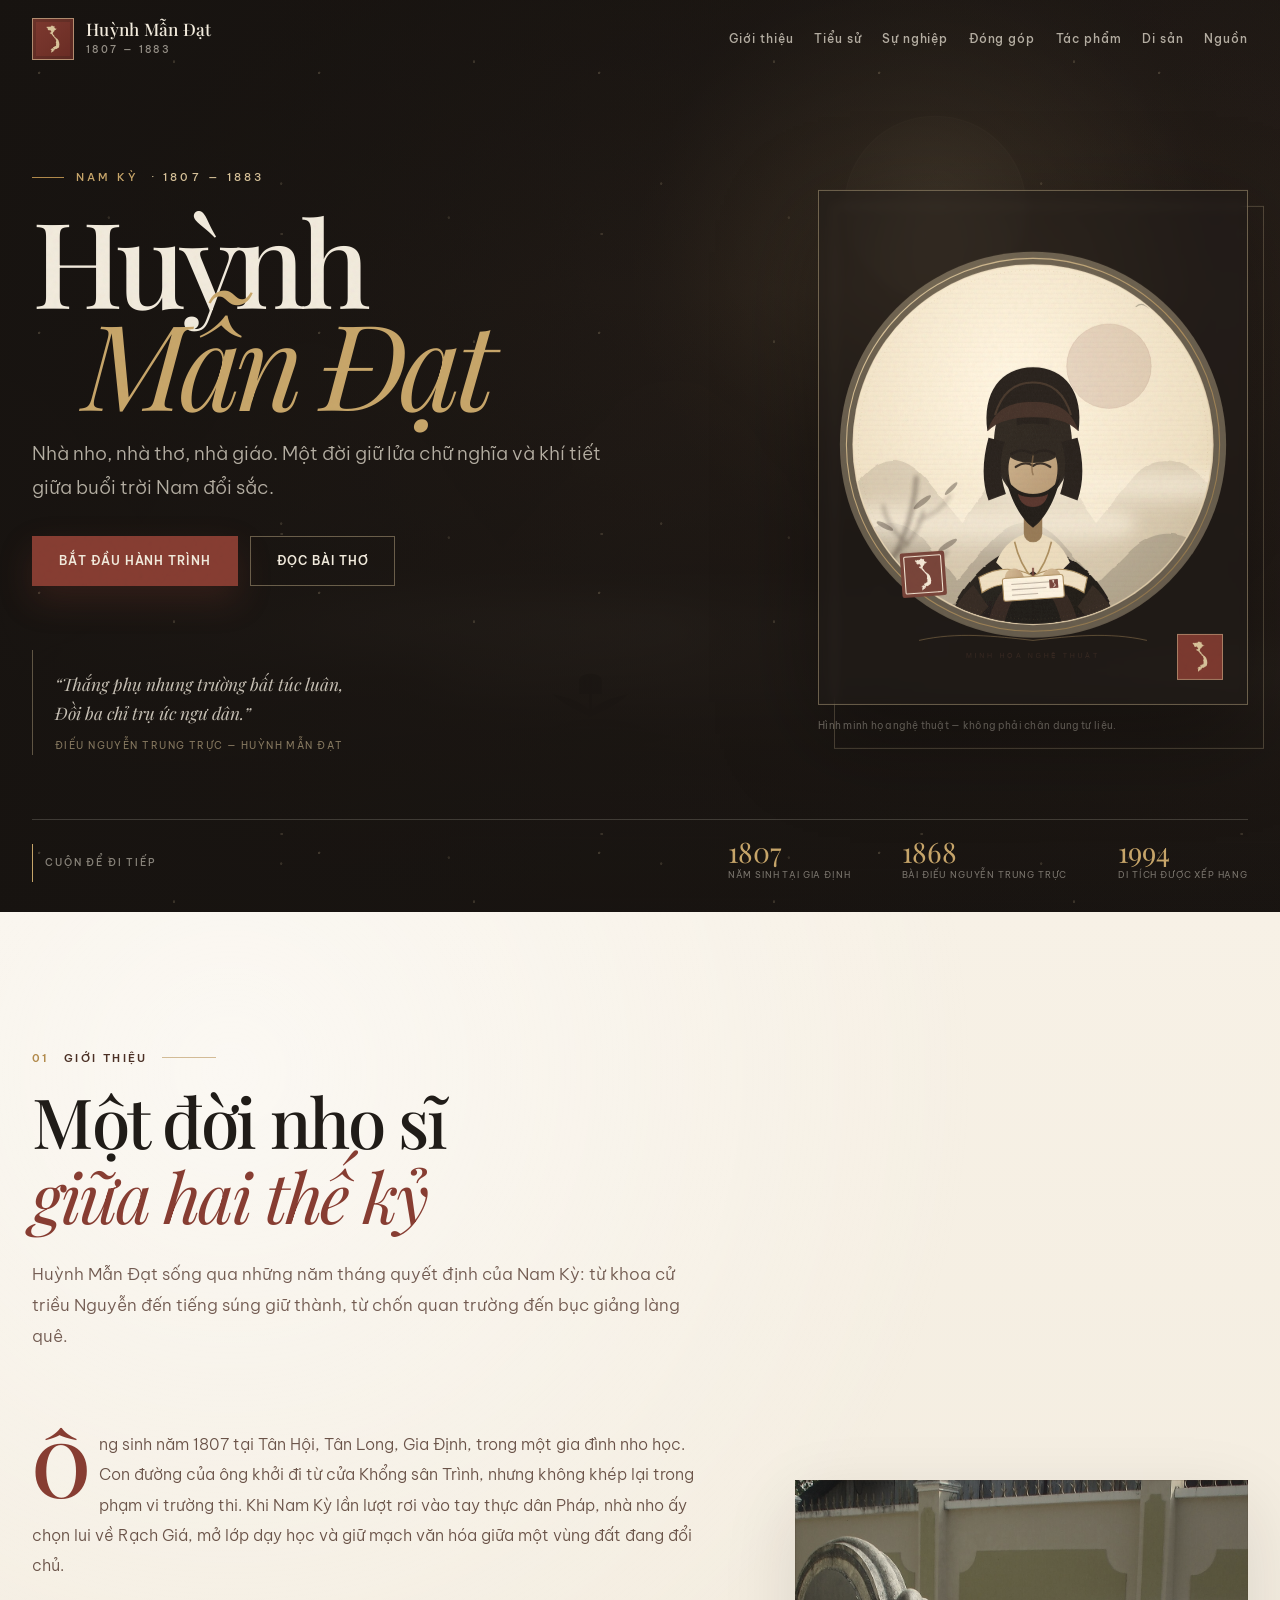
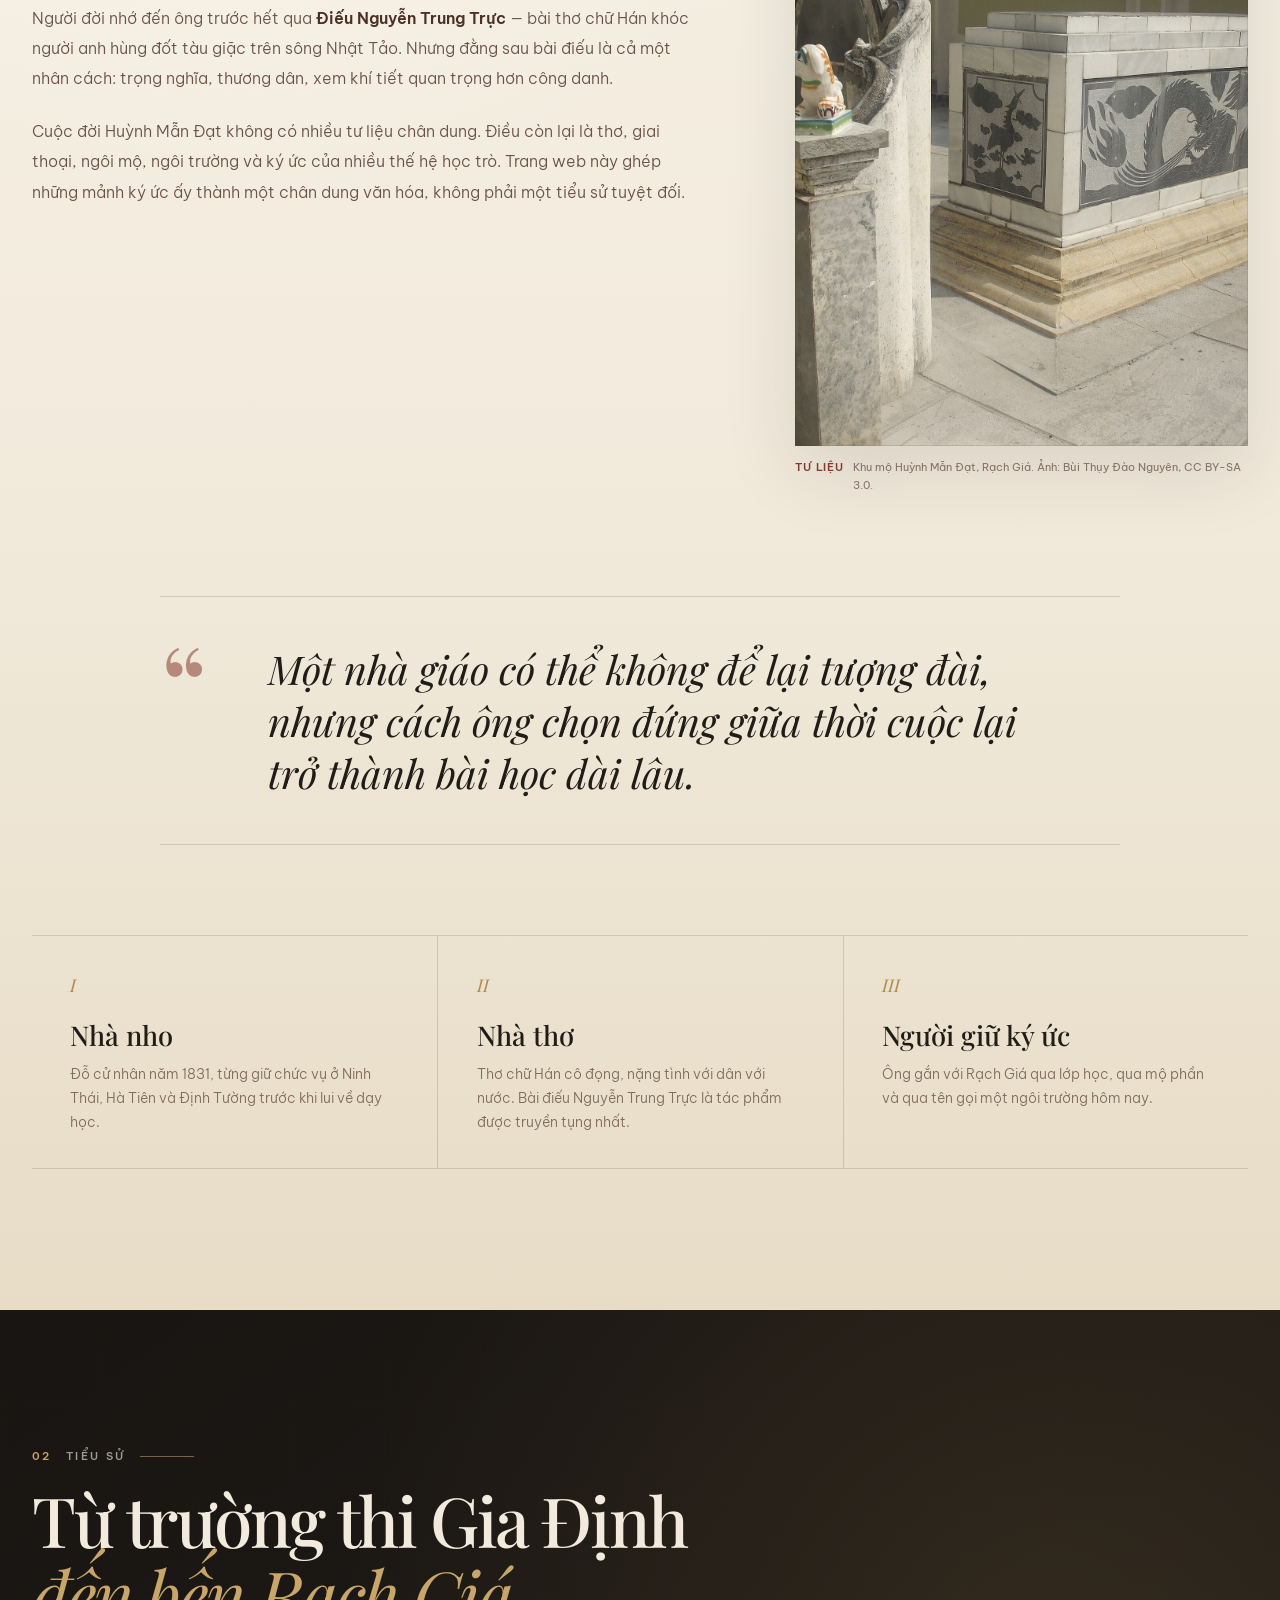
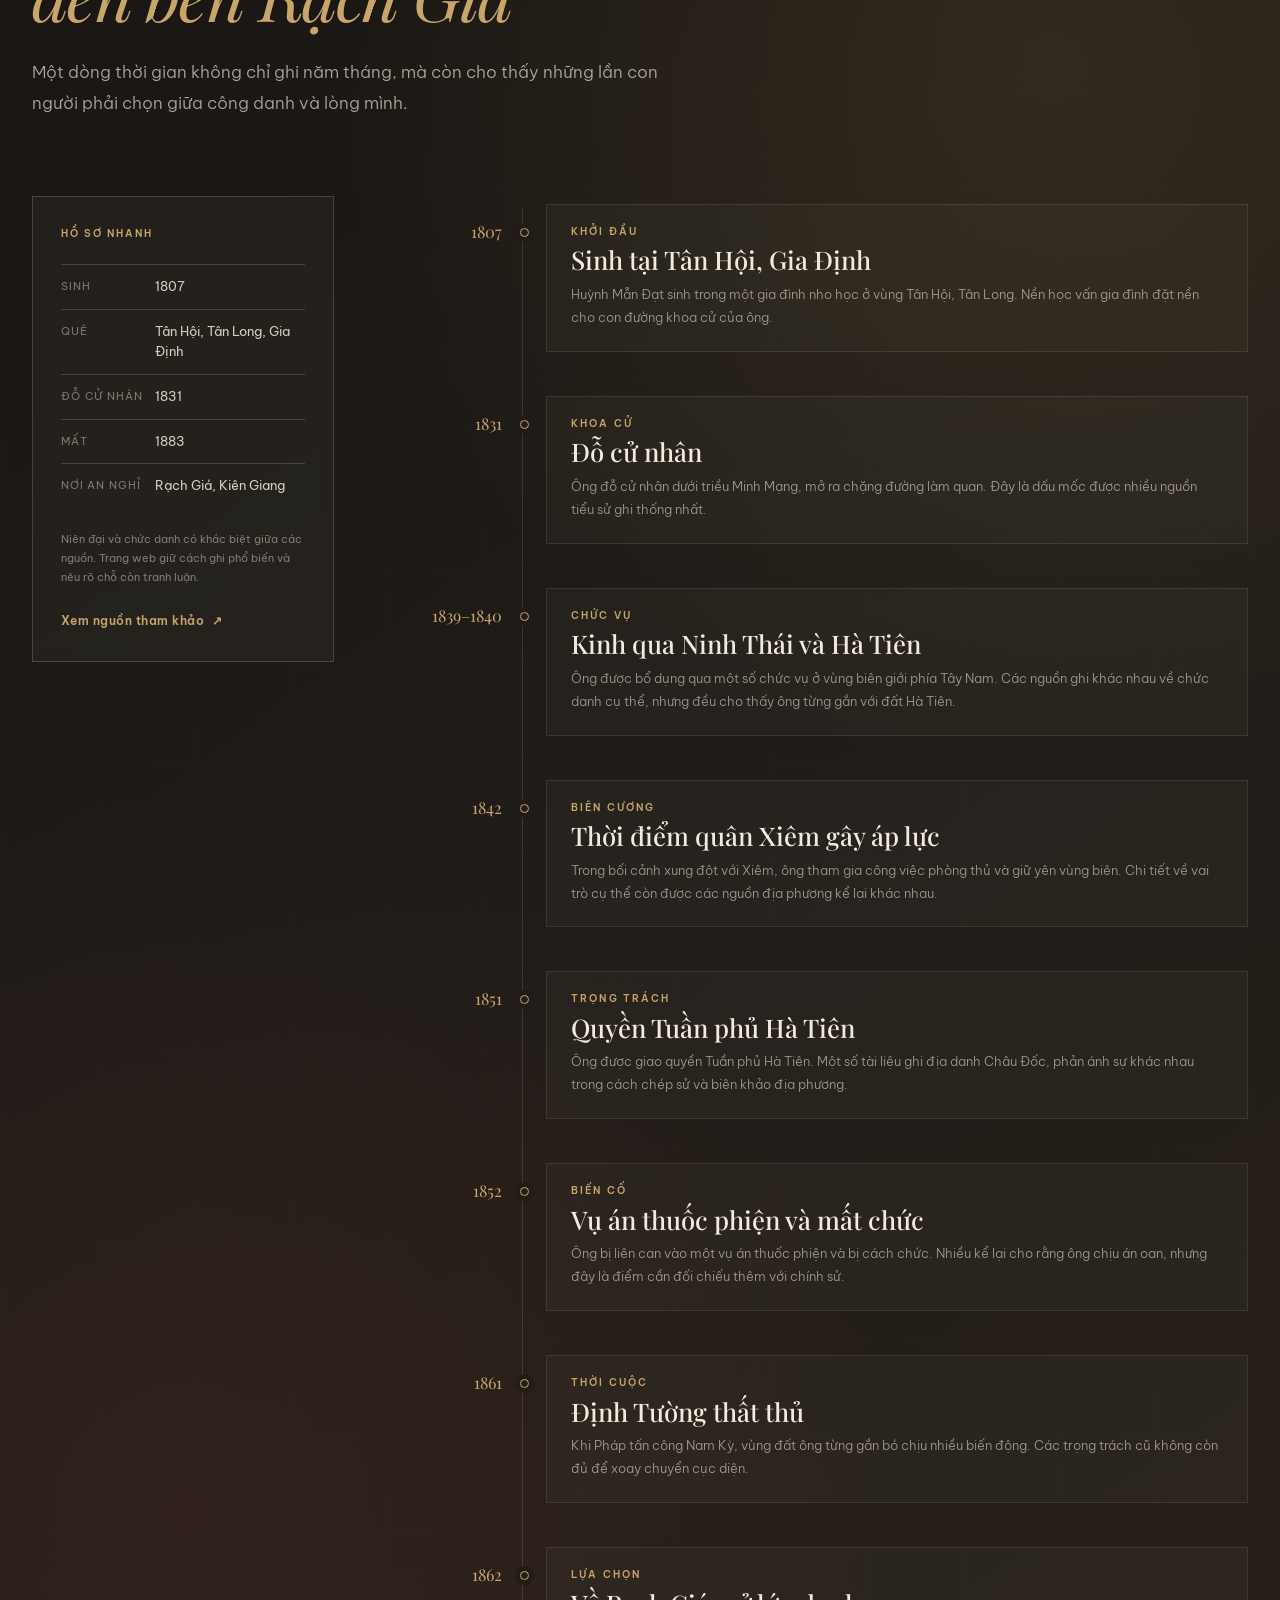
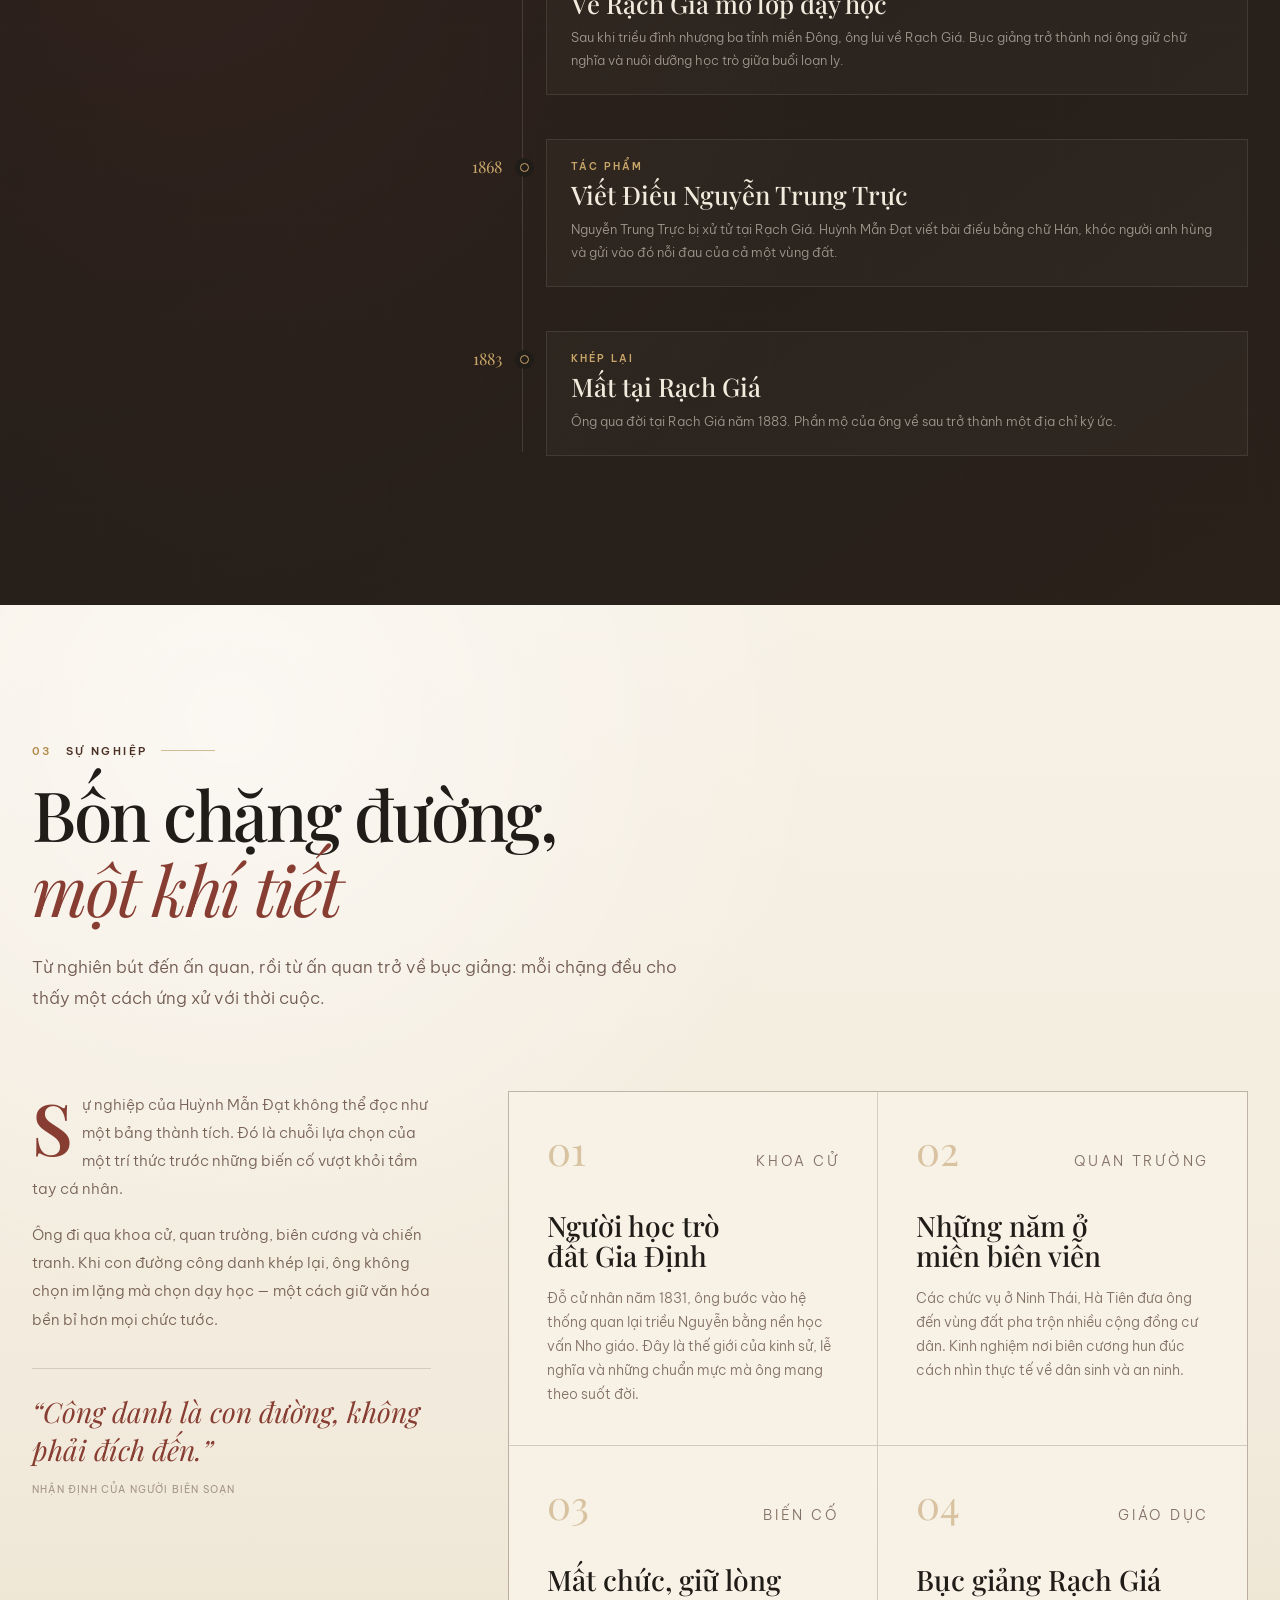
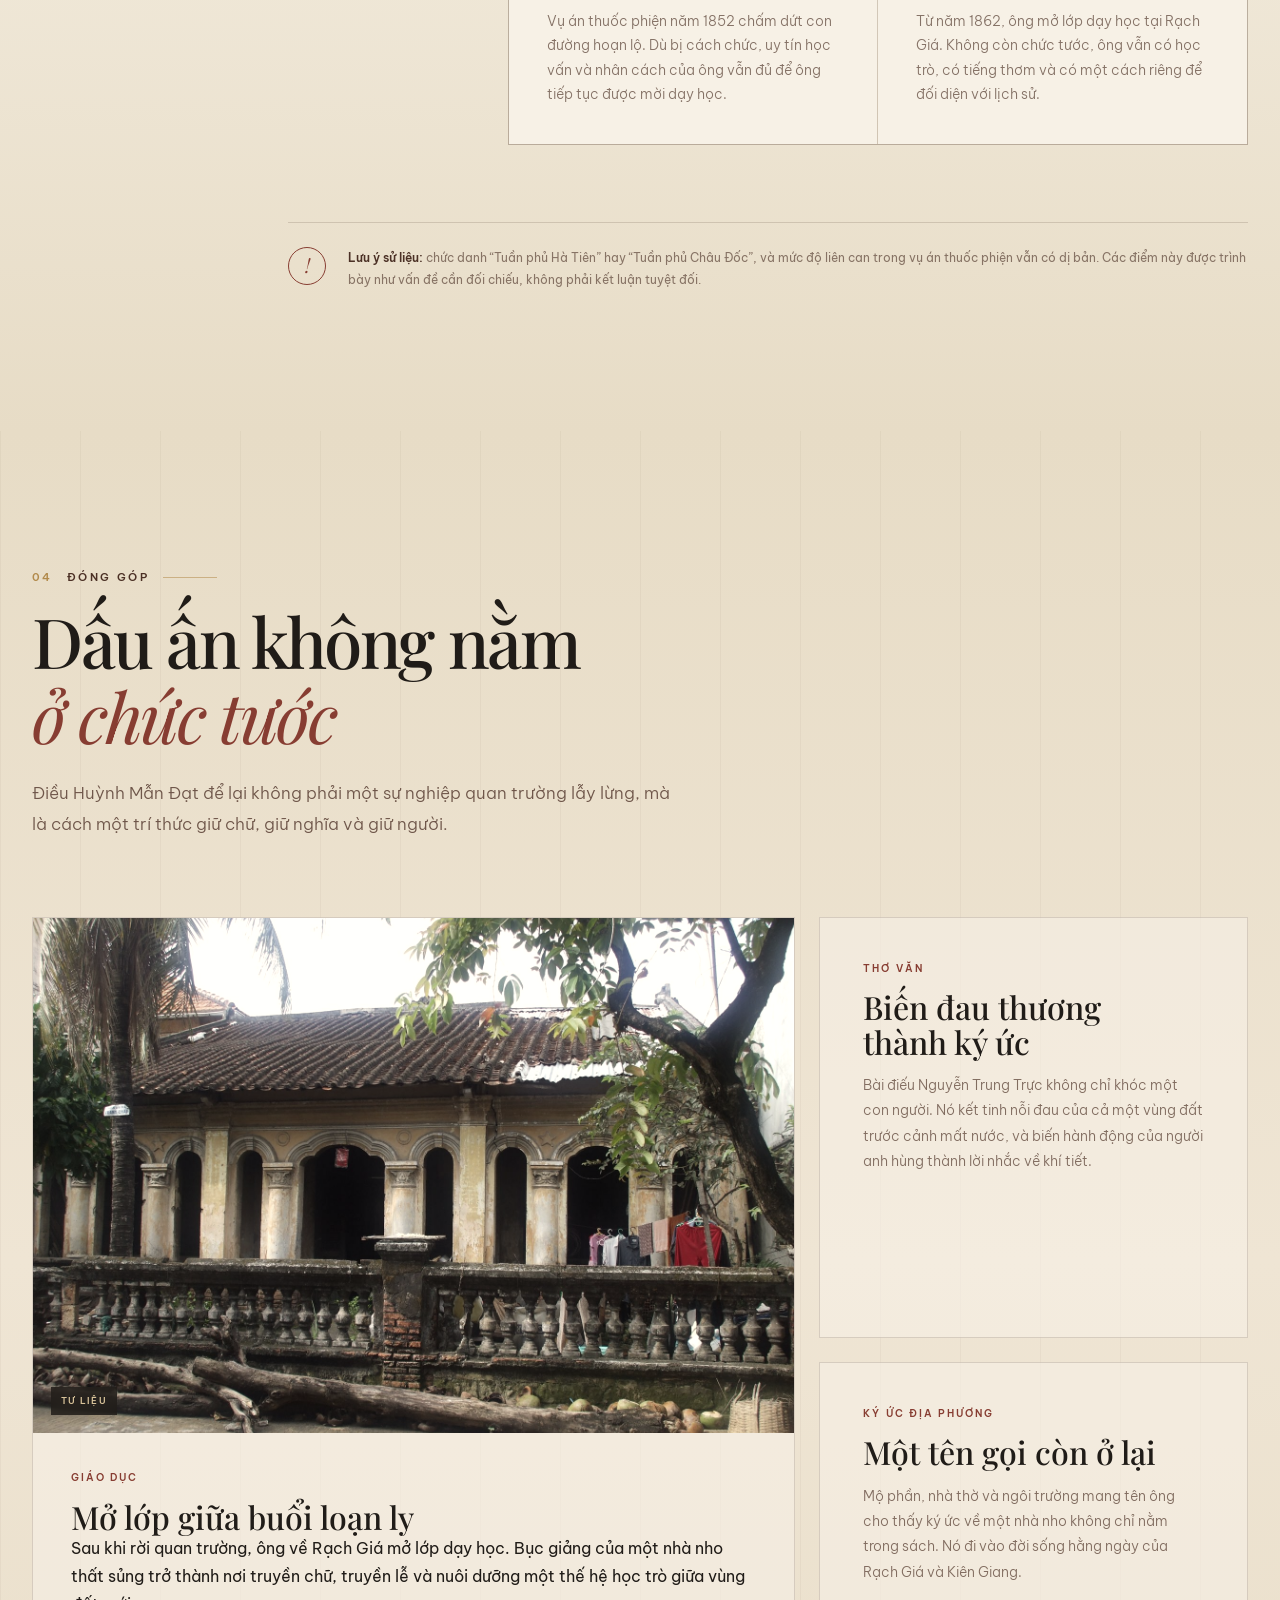
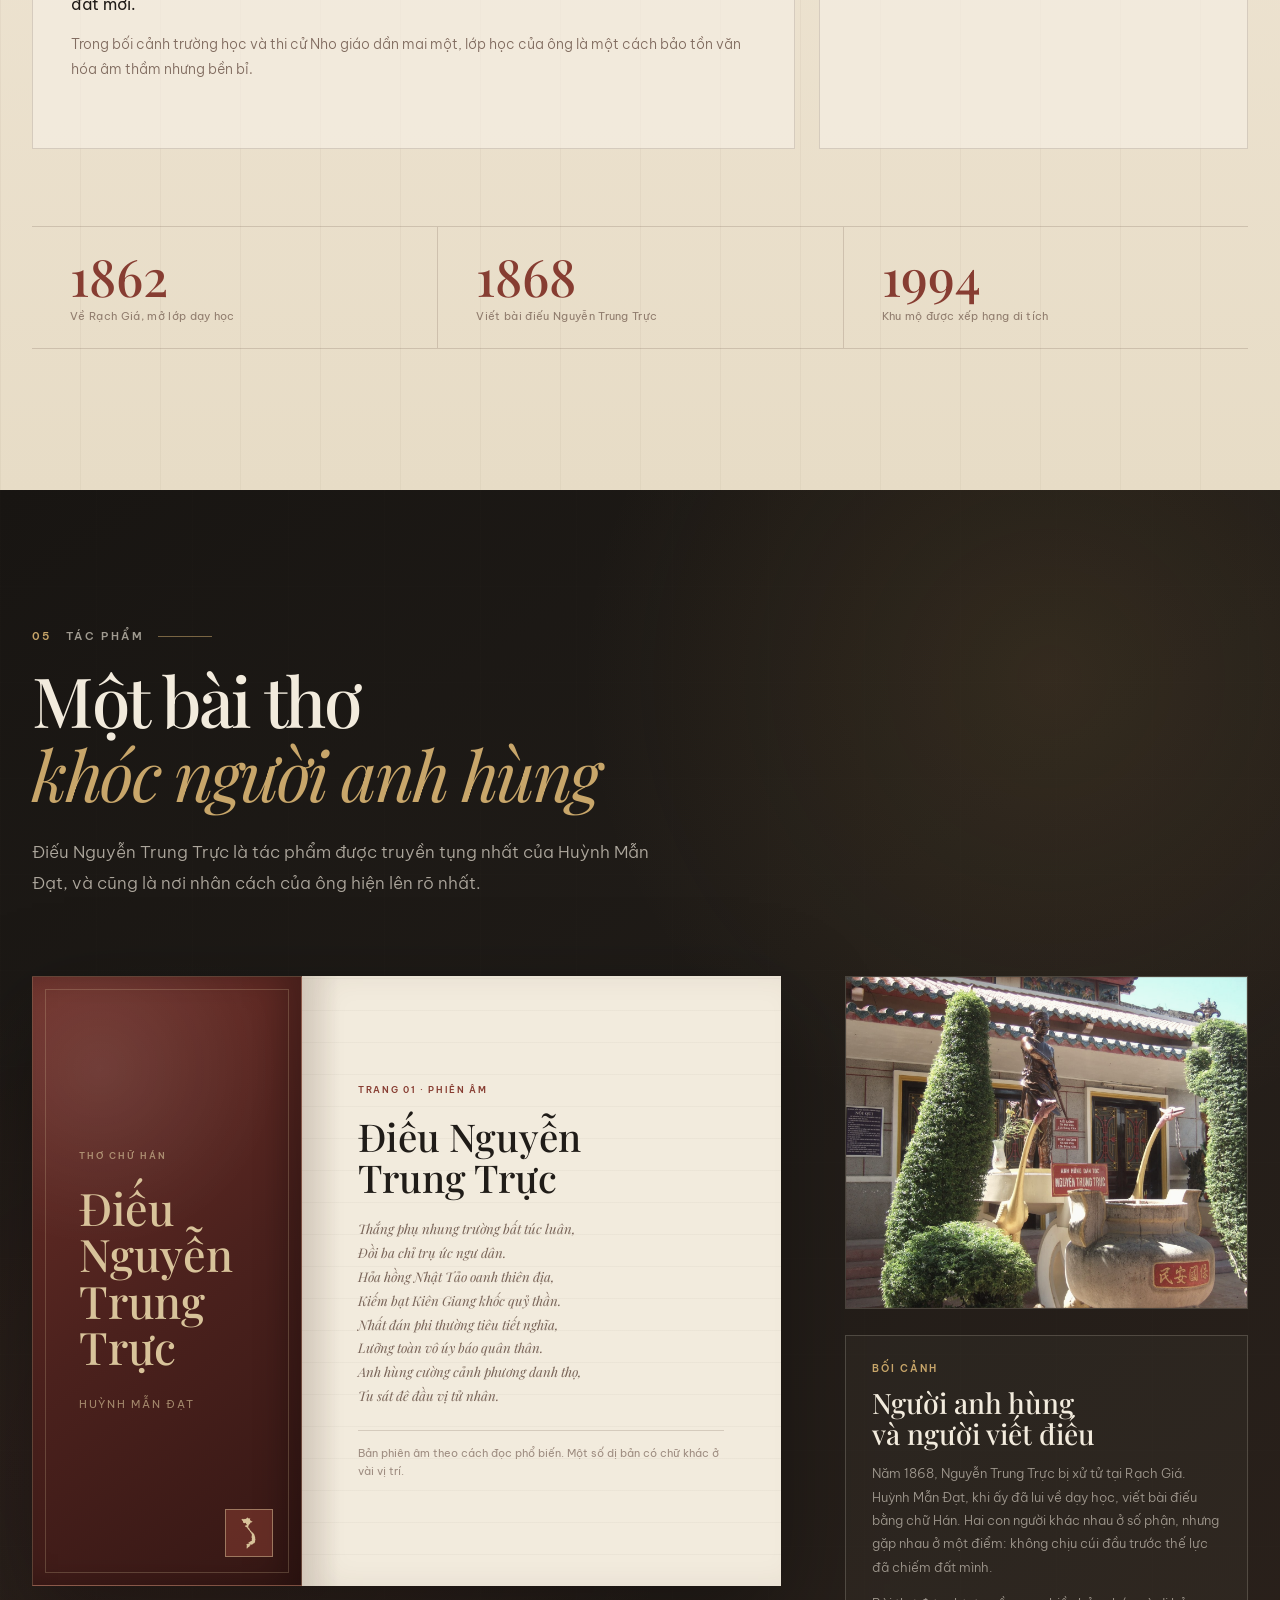
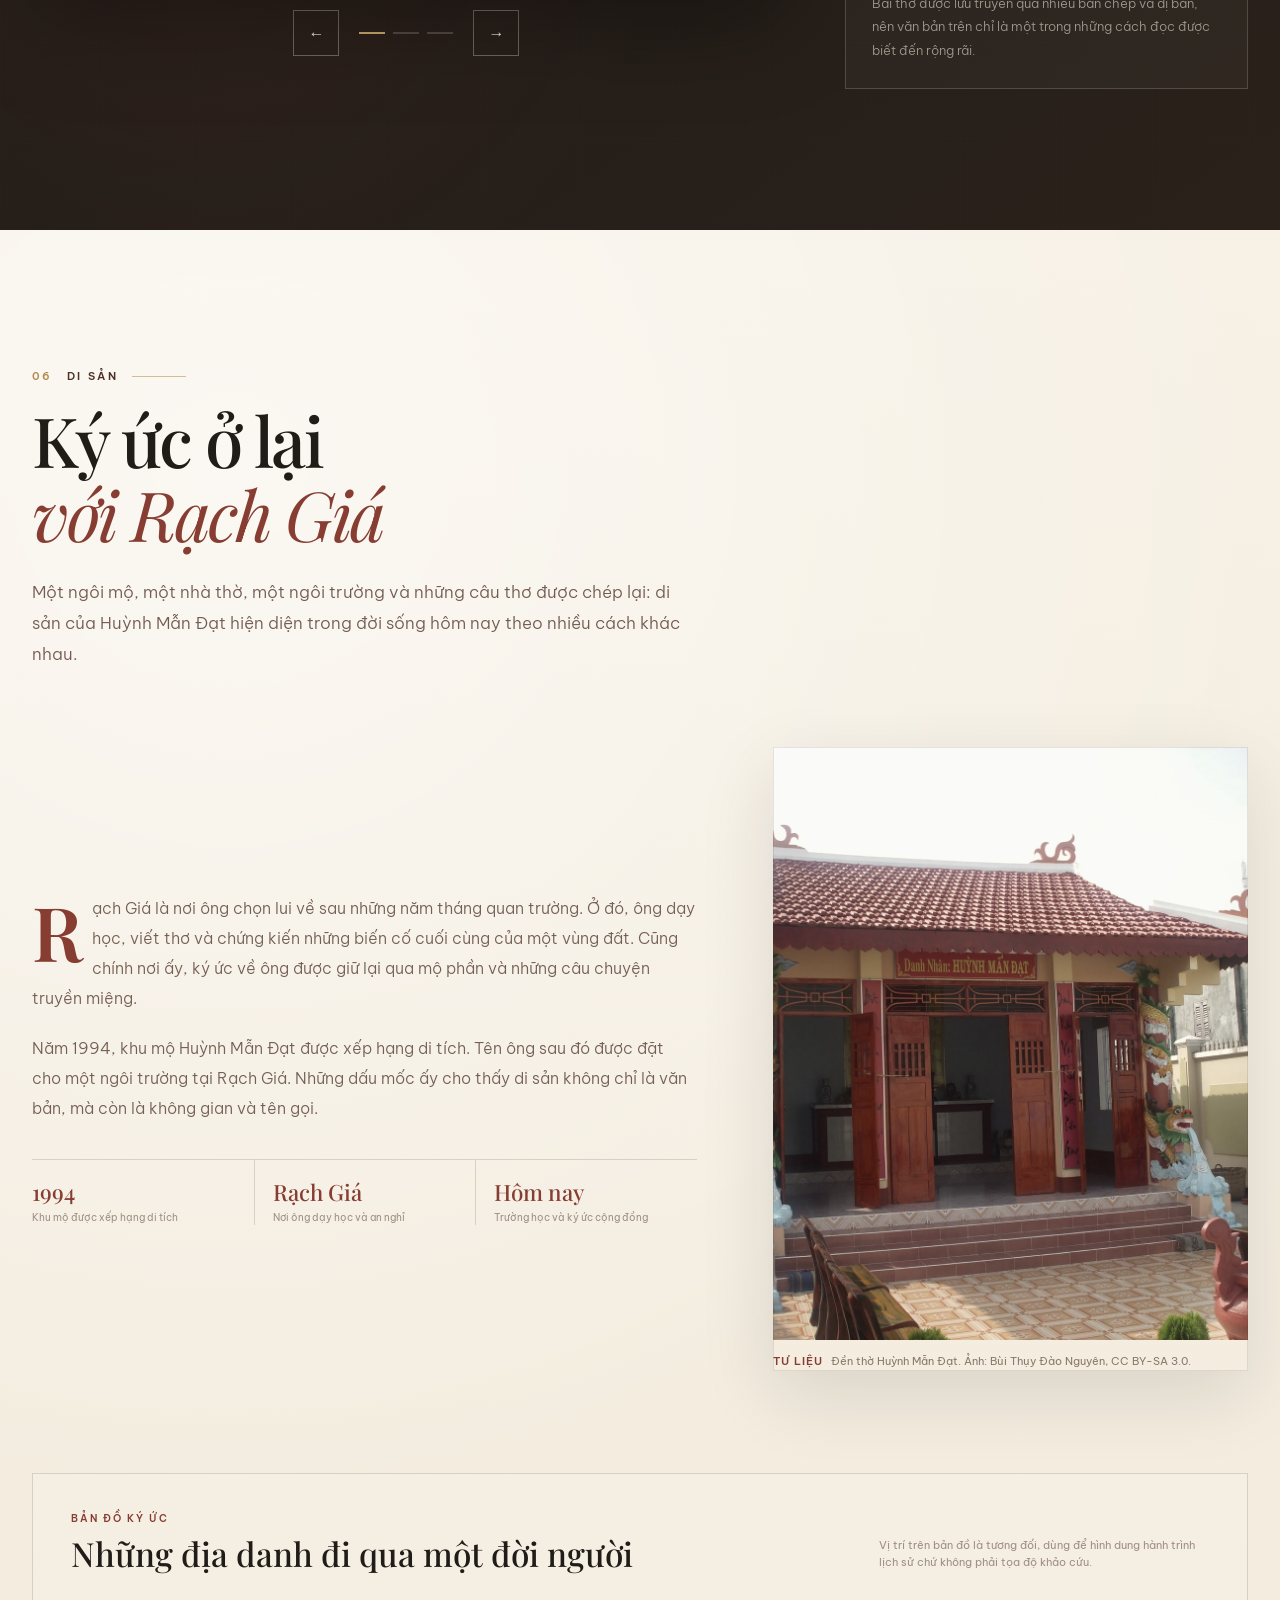
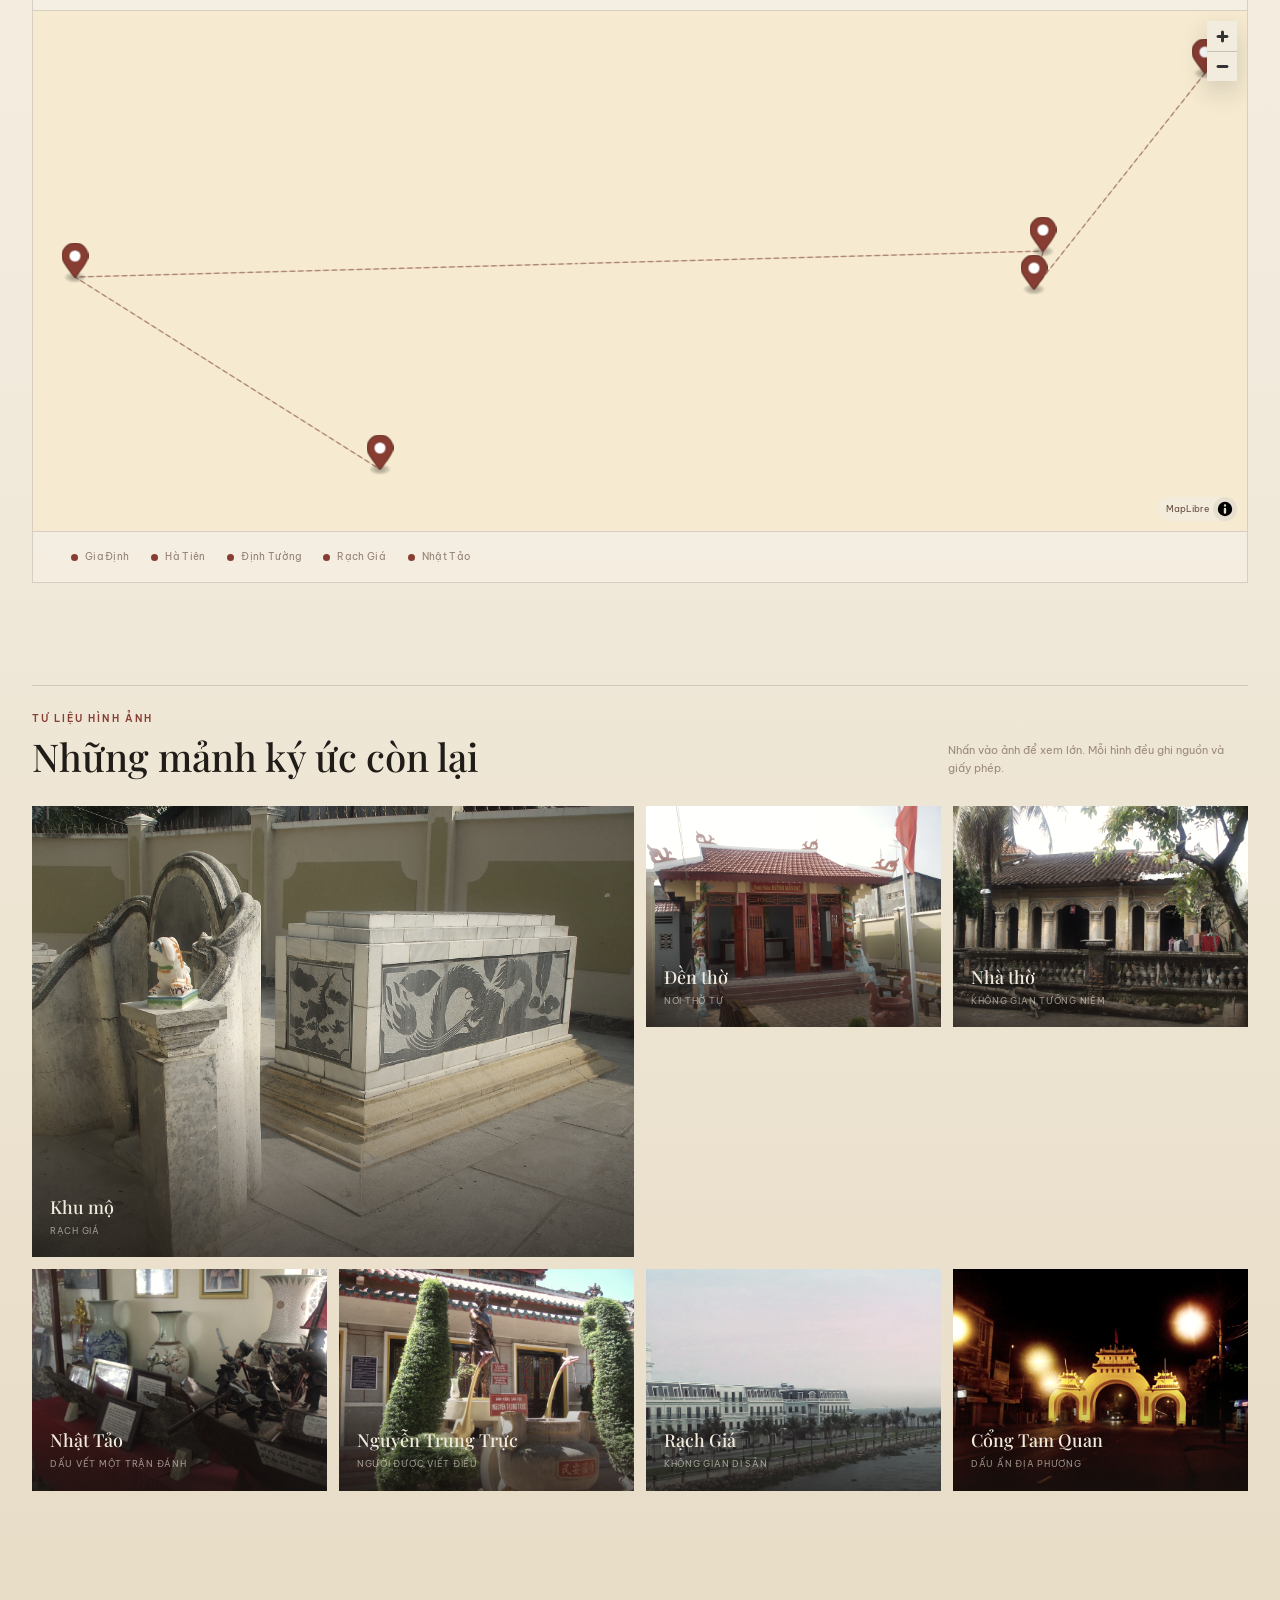
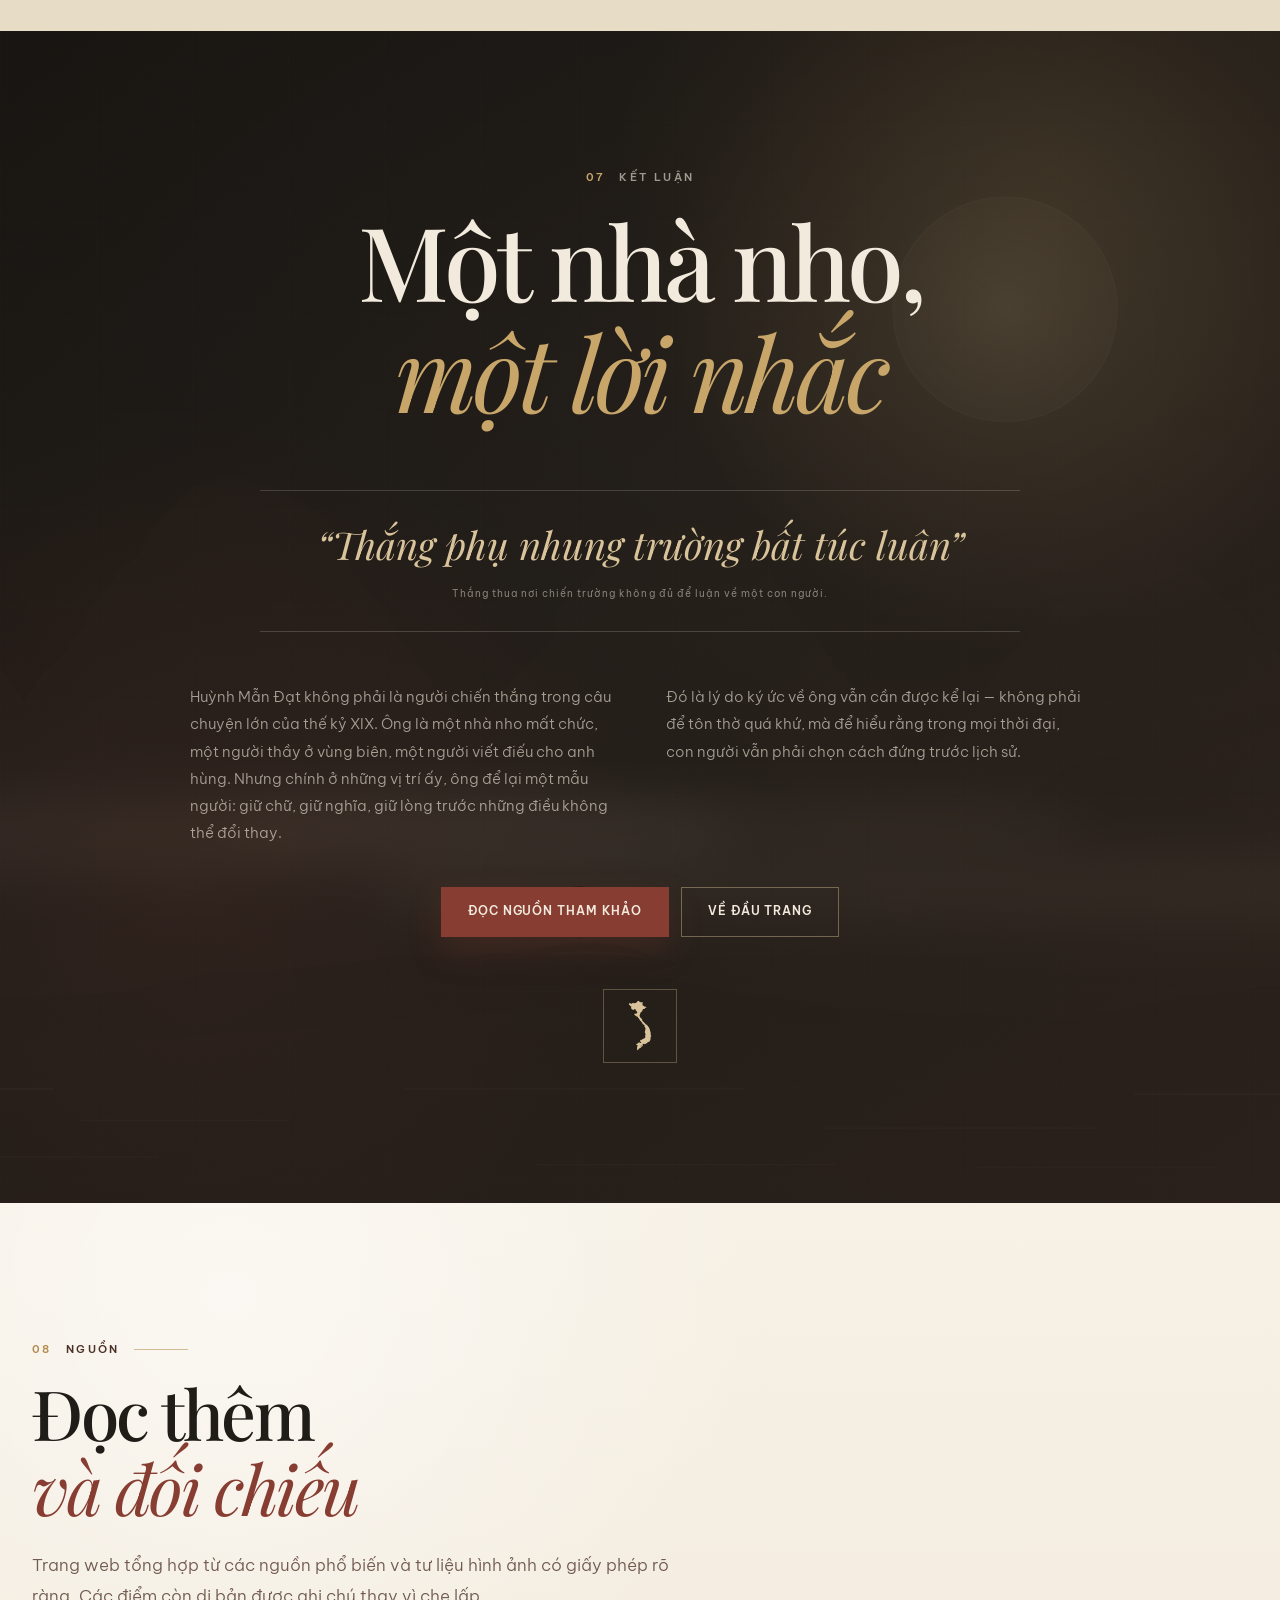
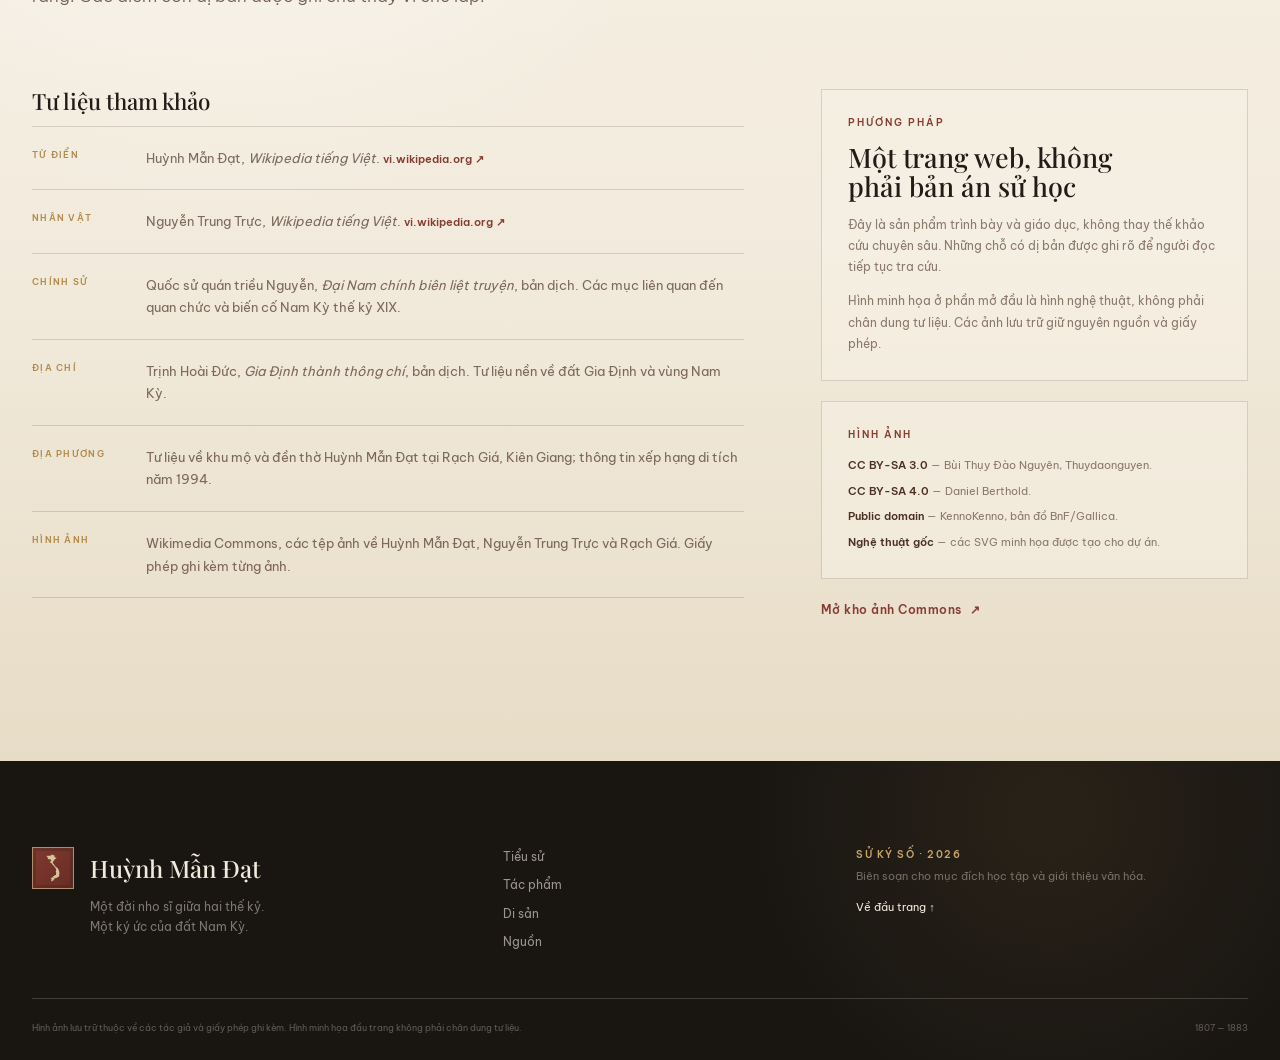
==== HuynhManDat/index.html @ 3e7072f7 "Update website" ====
<!DOCTYPE html>
<html lang="vi">
<head>
  <meta charset="utf-8">
  <meta name="viewport" content="width=device-width, initial-scale=1">
  <title>Huỳnh Mẫn Đạt (1807–1883) | Nhà nho, nhà thơ, người giữ hồn đất Nam Kỳ</title>
  <meta name="description" content="Hành trình về cuộc đời Huỳnh Mẫn Đạt: nhà nho, nhà thơ và nhà giáo đất Gia Định – Rạch Giá, tác giả bài điếu Nguyễn Trung Trực bất hủ.">
  <meta name="author" content="Sử ký số Nam Kỳ">
  <meta name="theme-color" content="#201c18">
  <meta property="og:type" content="website">
  <meta property="og:locale" content="vi_VN">
  <meta property="og:title" content="Huỳnh Mẫn Đạt — Một đời nho sĩ giữa hai thế kỷ">
  <meta property="og:description" content="Từ trường thi Gia Định đến bến Kiên Giang: cuộc đời, thơ văn và di sản của Huỳnh Mẫn Đạt (1807–1883).">
  <meta property="og:image" content="assets/images/og-cover.png">
  <meta property="og:image:width" content="1200">
  <meta property="og:image:height" content="630">
  <meta name="twitter:card" content="summary_large_image"> 
  <meta name="twitter:title" content="Huỳnh Mẫn Đạt — Một đời nho sĩ giữa hai thế kỷ">
  <meta name="twitter:description" content="Hành trình về cuộc đời nhà nho, nhà thơ, nhà giáo Huỳnh Mẫn Đạt.">
  <meta name="twitter:image" content="assets/images/og-cover.png">
  <link rel="icon" href="favicon.svg" type="image/svg+xml">
  <link rel="preload" href="assets/fonts/be-vietnam-pro-normal-400-vietnamese.woff2" as="font" type="font/woff2" crossorigin>
  <link rel="preload" href="assets/fonts/playfair-display-normal-400-900-vietnamese.woff2" as="font" type="font/woff2" crossorigin>
  <link rel="stylesheet" href="assets/fonts/fonts.css">
  <link rel="stylesheet" href="assets/vendor/maplibre/maplibre-gl.css" data-maplibre-css>
  <link rel="stylesheet" href="assets/css/base.css">
  <link rel="stylesheet" href="assets/css/components.css">
  <link rel="stylesheet" href="assets/css/sections.css">
  <script type="application/ld+json">
    {
      "@context": "https://schema.org",
      "@type": "Person",
      "name": "Huỳnh Mẫn Đạt",
      "birthDate": "1807",
      "deathDate": "1883",
      "birthPlace": "Tân Hội, Tân Long, Gia Định",
      "deathPlace": "Rạch Giá, Kiên Giang",
      "jobTitle": ["Nhà nho", "Nhà thơ", "Nhà giáo"],
      "description": "Nhà nho, nhà thơ và nhà giáo người Gia Định, nổi tiếng với bài điếu Nguyễn Trung Trực.",
      "knowsAbout": ["Nho học", "Thơ chữ Hán", "Giáo dục", "Lịch sử Nam Kỳ"]
    }
  </script>
</head>
<body>
  <a class="skip-link" href="#main">Bỏ qua điều hướng</a>
  <div class="page-grain" aria-hidden="true"></div>
  <div class="reading-progress" aria-hidden="true"><span></span></div>

  <header class="site-header" data-header>
    <div class="shell header-inner">
      <a class="brand" href="#trang-chu" aria-label="Huỳnh Mẫn Đạt — về đầu trang">
        <span class="brand-seal" aria-hidden="true"><img src="assets/images/art/vietnam-map.svg" alt=""></span>
        <span class="brand-text">
          <strong>Huỳnh Mẫn Đạt</strong>
          <small>1807 — 1883</small>
        </span>
      </a>
      <button class="menu-toggle" type="button" aria-expanded="false" aria-controls="site-nav" data-menu-toggle>
        <span></span><span></span>
        <span class="sr-only">Mở menu</span>
      </button>
      <nav class="site-nav" id="site-nav" aria-label="Điều hướng chính" data-nav>
        <a href="#gioi-thieu">Giới thiệu</a>
        <a href="#tieu-su">Tiểu sử</a>
        <a href="#su-nghiep">Sự nghiệp</a>
        <a href="#dong-gop">Đóng góp</a>
        <a href="#tac-pham">Tác phẩm</a>
        <a href="#di-san">Di sản</a>
        <a href="#nguon">Nguồn</a>
      </nav>
    </div>
  </header>

  <main id="main">
    <section class="hero" id="trang-chu" aria-labelledby="hero-title">
      <div class="hero-atmosphere" aria-hidden="true">
        <img src="assets/images/art/ink-landscape.svg" alt="">
        <span class="hero-wash"></span>
        <span class="hero-dust" data-dust></span>
      </div>
      <div class="shell hero-grid">
        <div class="hero-copy">
          <p class="eyebrow"><span>Nam Kỳ</span> · 1807 — 1883</p>
          <h1 id="hero-title"><span class="hero-name">Huỳnh</span> <span class="hero-name accent">Mẫn Đạt</span></h1>
          <p class="hero-lead">Nhà nho, nhà thơ, nhà giáo. Một đời giữ lửa chữ nghĩa và khí tiết giữa buổi trời Nam đổi sắc.</p>
          <div class="hero-actions">
            <a class="button button-primary" href="#gioi-thieu">Bắt đầu hành trình</a>
            <a class="button button-ghost" href="#tac-pham">Đọc bài thơ</a>
          </div>
          <blockquote class="hero-quote">
            <p>“Thắng phụ nhung trường bất túc luân,<br>Đồi ba chỉ trụ ức ngư dân.”</p>
            <cite>Điếu Nguyễn Trung Trực — Huỳnh Mẫn Đạt</cite>
          </blockquote>
        </div>
        <figure class="hero-figure" data-parallax>
          <span class="hero-figure-back" aria-hidden="true"></span>
          <div class="hero-frame">
            <img src="assets/images/art/hero-scholar.svg" alt="Hình minh họa một nhà nho Việt Nam bên nghiên mực và sách cổ" width="760" height="920" fetchpriority="high">
            <span class="hero-stamp" aria-hidden="true"><img src="assets/images/art/vietnam-map.svg" alt=""></span>
          </div>
          <figcaption>Hình minh họa nghệ thuật — không phải chân dung tư liệu.</figcaption>
        </figure>
      </div>
      <div class="shell hero-foot">
        <a class="scroll-cue" href="#gioi-thieu"><span></span>Cuộn để đi tiếp</a>
        <dl class="hero-facts">
          <div><dt>1807</dt><dd>Năm sinh tại Gia Định</dd></div>
          <div><dt>1868</dt><dd>Bài điếu Nguyễn Trung Trực</dd></div>
          <div><dt>1994</dt><dd>Di tích được xếp hạng</dd></div>
        </dl>
      </div>
    </section>

    <section class="section section-paper intro" id="gioi-thieu" aria-labelledby="intro-title">
      <div class="shell">
        <header class="section-heading reveal">
          <p class="section-index">01 <span>Giới thiệu</span></p>
          <h2 id="intro-title">Một đời nho sĩ<br><em>giữa hai thế kỷ</em></h2>
          <p class="section-lead">Huỳnh Mẫn Đạt sống qua những năm tháng quyết định của Nam Kỳ: từ khoa cử triều Nguyễn đến tiếng súng giữ thành, từ chốn quan trường đến bục giảng làng quê.</p>
        </header>

        <div class="intro-grid">
          <div class="intro-copy reveal">
            <p class="dropcap">Ông sinh năm 1807 tại Tân Hội, Tân Long, Gia Định, trong một gia đình nho học. Con đường của ông khởi đi từ cửa Khổng sân Trình, nhưng không khép lại trong phạm vi trường thi. Khi Nam Kỳ lần lượt rơi vào tay thực dân Pháp, nhà nho ấy chọn lui về Rạch Giá, mở lớp dạy học và giữ mạch văn hóa giữa một vùng đất đang đổi chủ.</p>
            <p>Người đời nhớ đến ông trước hết qua <strong>Điếu Nguyễn Trung Trực</strong> — bài thơ chữ Hán khóc người anh hùng đốt tàu giặc trên sông Nhật Tảo. Nhưng đằng sau bài điếu là cả một nhân cách: trọng nghĩa, thương dân, xem khí tiết quan trọng hơn công danh.</p>
            <p>Cuộc đời Huỳnh Mẫn Đạt không có nhiều tư liệu chân dung. Điều còn lại là thơ, giai thoại, ngôi mộ, ngôi trường và ký ức của nhiều thế hệ học trò. Trang web này ghép những mảnh ký ức ấy thành một chân dung văn hóa, không phải một tiểu sử tuyệt đối.</p>
          </div>
          <figure class="intro-figure reveal">
            <div class="image-plate">
              <img src="assets/images/archive/mo-hmd.jpg" alt="Khu mộ Huỳnh Mẫn Đạt tại Rạch Giá" width="1920" height="1440" loading="lazy">
            </div>
            <figcaption><span>Tư liệu</span> Khu mộ Huỳnh Mẫn Đạt, Rạch Giá. Ảnh: Bùi Thụy Đào Nguyên, CC BY-SA 3.0.</figcaption>
          </figure>
        </div>

        <div class="intro-quote reveal">
          <span class="quote-mark" aria-hidden="true">“</span>
          <p>Một nhà giáo có thể không để lại tượng đài, nhưng cách ông chọn đứng giữa thời cuộc lại trở thành bài học dài lâu.</p>
        </div>

        <div class="pillar-grid">
          <article class="pillar reveal">
            <span class="pillar-number">I</span>
            <h3>Nhà nho</h3>
            <p>Đỗ cử nhân năm 1831, từng giữ chức vụ ở Ninh Thái, Hà Tiên và Định Tường trước khi lui về dạy học.</p>
          </article>
          <article class="pillar reveal">
            <span class="pillar-number">II</span>
            <h3>Nhà thơ</h3>
            <p>Thơ chữ Hán cô đọng, nặng tình với dân với nước. Bài điếu Nguyễn Trung Trực là tác phẩm được truyền tụng nhất.</p>
          </article>
          <article class="pillar reveal">
            <span class="pillar-number">III</span>
            <h3>Người giữ ký ức</h3>
            <p>Ông gắn với Rạch Giá qua lớp học, qua mộ phần và qua tên gọi một ngôi trường hôm nay.</p>
          </article>
        </div>
      </div>
    </section>

    <section class="section section-dark biography" id="tieu-su" aria-labelledby="bio-title">
      <div class="shell">
        <header class="section-heading section-heading-light reveal">
          <p class="section-index">02 <span>Tiểu sử</span></p>
          <h2 id="bio-title">Từ trường thi Gia Định<br><em>đến bến Rạch Giá</em></h2>
          <p class="section-lead">Một dòng thời gian không chỉ ghi năm tháng, mà còn cho thấy những lần con người phải chọn giữa công danh và lòng mình.</p>
        </header>

        <div class="bio-layout">
          <aside class="bio-aside reveal" aria-label="Thông tin nhanh về Huỳnh Mẫn Đạt">
            <p class="aside-label">Hồ sơ nhanh</p>
            <dl class="bio-facts">
              <div><dt>Sinh</dt><dd>1807</dd></div>
              <div><dt>Quê</dt><dd>Tân Hội, Tân Long, Gia Định</dd></div>
              <div><dt>Đỗ cử nhân</dt><dd>1831</dd></div>
              <div><dt>Mất</dt><dd>1883</dd></div>
              <div><dt>Nơi an nghỉ</dt><dd>Rạch Giá, Kiên Giang</dd></div>
            </dl>
            <p class="aside-note">Niên đại và chức danh có khác biệt giữa các nguồn. Trang web giữ cách ghi phổ biến và nêu rõ chỗ còn tranh luận.</p>
            <a class="text-link" href="#nguon">Xem nguồn tham khảo <span aria-hidden="true">↗</span></a>
          </aside>

          <ol class="timeline" data-timeline>
            <span class="timeline-track" aria-hidden="true"><span data-timeline-progress></span></span>
            <li class="timeline-item reveal">
              <time datetime="1807">1807</time>
              <span class="timeline-dot" aria-hidden="true"></span>
              <article class="timeline-card">
                <p class="card-tag">Khởi đầu</p>
                <h3>Sinh tại Tân Hội, Gia Định</h3>
                <p>Huỳnh Mẫn Đạt sinh trong một gia đình nho học ở vùng Tân Hội, Tân Long. Nền học vấn gia đình đặt nền cho con đường khoa cử của ông.</p>
              </article>
            </li>
            <li class="timeline-item reveal">
              <time datetime="1831">1831</time>
              <span class="timeline-dot" aria-hidden="true"></span>
              <article class="timeline-card">
                <p class="card-tag">Khoa cử</p>
                <h3>Đỗ cử nhân</h3>
                <p>Ông đỗ cử nhân dưới triều Minh Mạng, mở ra chặng đường làm quan. Đây là dấu mốc được nhiều nguồn tiểu sử ghi thống nhất.</p>
              </article>
            </li>
            <li class="timeline-item reveal">
              <time datetime="1839">1839–1840</time>
              <span class="timeline-dot" aria-hidden="true"></span>
              <article class="timeline-card">
                <p class="card-tag">Chức vụ</p>
                <h3>Kinh qua Ninh Thái và Hà Tiên</h3>
                <p>Ông được bổ dụng qua một số chức vụ ở vùng biên giới phía Tây Nam. Các nguồn ghi khác nhau về chức danh cụ thể, nhưng đều cho thấy ông từng gắn với đất Hà Tiên.</p>
              </article>
            </li>
            <li class="timeline-item reveal">
              <time datetime="1842">1842</time>
              <span class="timeline-dot" aria-hidden="true"></span>
              <article class="timeline-card">
                <p class="card-tag">Biên cương</p>
                <h3>Thời điểm quân Xiêm gây áp lực</h3>
                <p>Trong bối cảnh xung đột với Xiêm, ông tham gia công việc phòng thủ và giữ yên vùng biên. Chi tiết về vai trò cụ thể còn được các nguồn địa phương kể lại khác nhau.</p>
              </article>
            </li>
            <li class="timeline-item reveal">
              <time datetime="1851">1851</time>
              <span class="timeline-dot" aria-hidden="true"></span>
              <article class="timeline-card">
                <p class="card-tag">Trọng trách</p>
                <h3>Quyền Tuần phủ Hà Tiên</h3>
                <p>Ông được giao quyền Tuần phủ Hà Tiên. Một số tài liệu ghi địa danh Châu Đốc, phản ánh sự khác nhau trong cách chép sử và biên khảo địa phương.</p>
              </article>
            </li>
            <li class="timeline-item reveal">
              <time datetime="1852">1852</time>
              <span class="timeline-dot" aria-hidden="true"></span>
              <article class="timeline-card">
                <p class="card-tag">Biến cố</p>
                <h3>Vụ án thuốc phiện và mất chức</h3>
                <p>Ông bị liên can vào một vụ án thuốc phiện và bị cách chức. Nhiều kể lại cho rằng ông chịu án oan, nhưng đây là điểm cần đối chiếu thêm với chính sử.</p>
              </article>
            </li>
            <li class="timeline-item reveal">
              <time datetime="1861">1861</time>
              <span class="timeline-dot" aria-hidden="true"></span>
              <article class="timeline-card">
                <p class="card-tag">Thời cuộc</p>
                <h3>Định Tường thất thủ</h3>
                <p>Khi Pháp tấn công Nam Kỳ, vùng đất ông từng gắn bó chịu nhiều biến động. Các trọng trách cũ không còn đủ để xoay chuyển cục diện.</p>
              </article>
            </li>
            <li class="timeline-item reveal">
              <time datetime="1862">1862</time>
              <span class="timeline-dot" aria-hidden="true"></span>
              <article class="timeline-card">
                <p class="card-tag">Lựa chọn</p>
                <h3>Về Rạch Giá mở lớp dạy học</h3>
                <p>Sau khi triều đình nhượng ba tỉnh miền Đông, ông lui về Rạch Giá. Bục giảng trở thành nơi ông giữ chữ nghĩa và nuôi dưỡng học trò giữa buổi loạn ly.</p>
              </article>
            </li>
            <li class="timeline-item reveal">
              <time datetime="1868">1868</time>
              <span class="timeline-dot" aria-hidden="true"></span>
              <article class="timeline-card">
                <p class="card-tag">Tác phẩm</p>
                <h3>Viết Điếu Nguyễn Trung Trực</h3>
                <p>Nguyễn Trung Trực bị xử tử tại Rạch Giá. Huỳnh Mẫn Đạt viết bài điếu bằng chữ Hán, khóc người anh hùng và gửi vào đó nỗi đau của cả một vùng đất.</p>
              </article>
            </li>
            <li class="timeline-item reveal">
              <time datetime="1883">1883</time>
              <span class="timeline-dot" aria-hidden="true"></span>
              <article class="timeline-card">
                <p class="card-tag">Khép lại</p>
                <h3>Mất tại Rạch Giá</h3>
                <p>Ông qua đời tại Rạch Giá năm 1883. Phần mộ của ông về sau trở thành một địa chỉ ký ức.</p>
              </article>
            </li>
          </ol>
        </div>
      </div>
    </section>

    <section class="section section-paper career" id="su-nghiep" aria-labelledby="career-title">
      <div class="shell">
        <header class="section-heading reveal">
          <p class="section-index">03 <span>Sự nghiệp</span></p>
          <h2 id="career-title">Bốn chặng đường,<br><em>một khí tiết</em></h2>
          <p class="section-lead">Từ nghiên bút đến ấn quan, rồi từ ấn quan trở về bục giảng: mỗi chặng đều cho thấy một cách ứng xử với thời cuộc.</p>
        </header>

        <div class="career-layout">
          <div class="career-intro reveal">
            <p class="dropcap">Sự nghiệp của Huỳnh Mẫn Đạt không thể đọc như một bảng thành tích. Đó là chuỗi lựa chọn của một trí thức trước những biến cố vượt khỏi tầm tay cá nhân.</p>
            <p>Ông đi qua khoa cử, quan trường, biên cương và chiến tranh. Khi con đường công danh khép lại, ông không chọn im lặng mà chọn dạy học — một cách giữ văn hóa bền bỉ hơn mọi chức tước.</p>
            <blockquote class="side-quote">
              <p>“Công danh là con đường, không phải đích đến.”</p>
              <cite>Nhận định của người biên soạn</cite>
            </blockquote>
          </div>

          <div class="career-cards">
            <article class="career-card reveal">
              <div class="career-card-head"><span>01</span><p class="card-tag">Khoa cử</p></div>
              <h3>Người học trò đất Gia Định</h3>
              <p>Đỗ cử nhân năm 1831, ông bước vào hệ thống quan lại triều Nguyễn bằng nền học vấn Nho giáo. Đây là thế giới của kinh sử, lễ nghĩa và những chuẩn mực mà ông mang theo suốt đời.</p>
            </article>
            <article class="career-card reveal">
              <div class="career-card-head"><span>02</span><p class="card-tag">Quan trường</p></div>
              <h3>Những năm ở miền biên viễn</h3>
              <p>Các chức vụ ở Ninh Thái, Hà Tiên đưa ông đến vùng đất pha trộn nhiều cộng đồng cư dân. Kinh nghiệm nơi biên cương hun đúc cách nhìn thực tế về dân sinh và an ninh.</p>
            </article>
            <article class="career-card reveal">
              <div class="career-card-head"><span>03</span><p class="card-tag">Biến cố</p></div>
              <h3>Mất chức, giữ lòng</h3>
              <p>Vụ án thuốc phiện năm 1852 chấm dứt con đường hoạn lộ. Dù bị cách chức, uy tín học vấn và nhân cách của ông vẫn đủ để ông tiếp tục được mời dạy học.</p>
            </article>
            <article class="career-card reveal">
              <div class="career-card-head"><span>04</span><p class="card-tag">Giáo dục</p></div>
              <h3>Bục giảng Rạch Giá</h3>
              <p>Từ năm 1862, ông mở lớp dạy học tại Rạch Giá. Không còn chức tước, ông vẫn có học trò, có tiếng thơm và có một cách riêng để đối diện với lịch sử.</p>
            </article>
          </div>
        </div>

        <div class="career-note reveal">
          <span class="note-mark" aria-hidden="true">!</span>
          <p><strong>Lưu ý sử liệu:</strong> chức danh “Tuần phủ Hà Tiên” hay “Tuần phủ Châu Đốc”, và mức độ liên can trong vụ án thuốc phiện vẫn có dị bản. Các điểm này được trình bày như vấn đề cần đối chiếu, không phải kết luận tuyệt đối.</p>
        </div>
      </div>
    </section>
    <section class="section section-tonal contributions" id="dong-gop" aria-labelledby="contrib-title">
      <div class="shell">
        <header class="section-heading reveal">
          <p class="section-index">04 <span>Đóng góp</span></p>
          <h2 id="contrib-title">Dấu ấn không nằm<br><em>ở chức tước</em></h2>
          <p class="section-lead">Điều Huỳnh Mẫn Đạt để lại không phải một sự nghiệp quan trường lẫy lừng, mà là cách một trí thức giữ chữ, giữ nghĩa và giữ người.</p>
        </header>

        <div class="contribution-grid">
          <article class="contribution-card contribution-card-large reveal">
            <div class="contribution-visual">
              <img src="assets/images/archive/nha-hmd.jpg" alt="Nhà thờ Huỳnh Mẫn Đạt tại Rạch Giá" width="1600" height="1200" loading="lazy">
              <span class="visual-label">Tư liệu</span>
            </div>
            <div class="contribution-copy">
              <p class="card-tag">Giáo dục</p>
              <h3>Mở lớp giữa buổi loạn ly</h3>
              <p>Sau khi rời quan trường, ông về Rạch Giá mở lớp dạy học. Bục giảng của một nhà nho thất sủng trở thành nơi truyền chữ, truyền lễ và nuôi dưỡng một thế hệ học trò giữa vùng đất mới.</p>
              <p>Trong bối cảnh trường học và thi cử Nho giáo dần mai một, lớp học của ông là một cách bảo tồn văn hóa âm thầm nhưng bền bỉ.</p>
            </div>
          </article>

          <article class="contribution-card reveal">
            <p class="card-tag">Thơ văn</p>
            <h3>Biến đau thương thành ký ức</h3>
            <p>Bài điếu Nguyễn Trung Trực không chỉ khóc một con người. Nó kết tinh nỗi đau của cả một vùng đất trước cảnh mất nước, và biến hành động của người anh hùng thành lời nhắc về khí tiết.</p>
          </article>

          <article class="contribution-card reveal">
            <p class="card-tag">Ký ức địa phương</p>
            <h3>Một tên gọi còn ở lại</h3>
            <p>Mộ phần, nhà thờ và ngôi trường mang tên ông cho thấy ký ức về một nhà nho không chỉ nằm trong sách. Nó đi vào đời sống hằng ngày của Rạch Giá và Kiên Giang.</p>
          </article>
        </div>

        <div class="contribution-stats reveal">
          <div><strong>1862</strong><span>Về Rạch Giá, mở lớp dạy học</span></div>
          <div><strong>1868</strong><span>Viết bài điếu Nguyễn Trung Trực</span></div>
          <div><strong>1994</strong><span>Khu mộ được xếp hạng di tích</span></div>
        </div>
      </div>
    </section>

    <section class="section section-dark works" id="tac-pham" aria-labelledby="works-title">
      <div class="shell">
        <header class="section-heading section-heading-light reveal">
          <p class="section-index">05 <span>Tác phẩm</span></p>
          <h2 id="works-title">Một bài thơ<br><em>khóc người anh hùng</em></h2>
          <p class="section-lead">Điếu Nguyễn Trung Trực là tác phẩm được truyền tụng nhất của Huỳnh Mẫn Đạt, và cũng là nơi nhân cách của ông hiện lên rõ nhất.</p>
        </header>

        <div class="works-layout">
          <div class="book-stage reveal" data-book>
            <div class="book-object">
              <div class="book-cover">
                <span class="book-kicker">Thơ chữ Hán</span>
                <h3>Điếu<br>Nguyễn Trung Trực</h3>
                <span class="book-author">Huỳnh Mẫn Đạt</span>
                <span class="book-seal" aria-hidden="true"><img src="assets/images/art/vietnam-map.svg" alt=""></span>
              </div>
              <div class="book-pages" id="poem-pages">
                <article class="book-page is-active" data-page="0">
                  <p class="page-label">Trang 01 · Phiên âm</p>
                  <h3>Điếu Nguyễn Trung Trực</h3>
                  <p class="poem">Thắng phụ nhung trường bất túc luân,<br>Đồi ba chỉ trụ ức ngư dân.<br>Hỏa hồng Nhật Tảo oanh thiên địa,<br>Kiếm bạt Kiên Giang khốc quỷ thần.<br>Nhất đán phi thường tiêu tiết nghĩa,<br>Lưỡng toàn vô úy báo quân thân.<br>Anh hùng cường cảnh phương danh thọ,<br>Tu sát đê đầu vị tử nhân.</p>
                  <p class="page-note">Bản phiên âm theo cách đọc phổ biến. Một số dị bản có chữ khác ở vài vị trí.</p>
                </article>
                <article class="book-page" data-page="1">
                  <p class="page-label">Trang 02 · Chú thích</p>
                  <h3>Những dấu chỉ trong bài thơ</h3>
                  <dl class="gloss-list">
                    <div><dt>Nhung trường</dt><dd>Chiến trường. Câu mở đầu đặt vấn đề thắng thua không đủ để cân đo một đời người.</dd></div>
                    <div><dt>Nhật Tảo</dt><dd>Nơi Nguyễn Trung Trực đốt tàu Hy Vọng của Pháp năm 1861.</dd></div>
                    <div><dt>Kiên Giang</dt><dd>Vùng đất gắn với những năm tháng cuối đời và cái chết của Nguyễn Trung Trực.</dd></div>
                    <div><dt>Tiết nghĩa</dt><dd>Phẩm giá và lòng trung nghĩa, điều nhà nho xem trọng hơn thành bại cá nhân.</dd></div>
                  </dl>
                </article>
                <article class="book-page" data-page="2">
                  <p class="page-label">Trang 03 · Di sản</p>
                  <h3>Vì sao bài thơ còn mãi</h3>
                  <p>Bài thơ đặt câu hỏi về thắng thua, nhưng không dừng ở chiến công. Nó chuyển từ chiến trường sang phẩm giá con người, từ cái chết của một anh hùng sang bài học về cách sống.</p>
                  <p>Chính vì thế, tác phẩm vượt khỏi giới hạn của một bài điếu. Nó trở thành lời nhắc rằng lịch sử không chỉ được viết bằng chiến thắng, mà còn bằng những người dám giữ lòng mình trước cường quyền.</p>
                  <p class="page-note">Các dị bản và cách hiểu câu cuối vẫn còn khác nhau; người đọc nên đối chiếu thêm với tư liệu Hán Nôm.</p>
                </article>
              </div>
            </div>
            <div class="book-controls">
              <button type="button" class="round-button" data-book-prev aria-label="Trang trước">←</button>
              <div class="book-dots" aria-label="Chọn trang">
                <button type="button" class="is-active" data-book-dot="0" aria-label="Trang 1"></button>
                <button type="button" data-book-dot="1" aria-label="Trang 2"></button>
                <button type="button" data-book-dot="2" aria-label="Trang 3"></button>
              </div>
              <button type="button" class="round-button" data-book-next aria-label="Trang sau">→</button>
            </div>
          </div>

          <aside class="works-aside reveal">
            <figure class="archive-figure">
              <img src="assets/images/archive/tuong-nguyen-trung-truc.jpg" alt="Tượng Nguyễn Trung Trực" width="1600" height="1200" loading="lazy">
              <figcaption><span>Tư liệu</span> Tượng Nguyễn Trung Trực. Ảnh: Daniel Berthold, CC BY-SA 4.0.</figcaption>
            </figure>
            <div class="context-card">
              <p class="card-tag">Bối cảnh</p>
              <h3>Người anh hùng và người viết điếu</h3>
              <p>Năm 1868, Nguyễn Trung Trực bị xử tử tại Rạch Giá. Huỳnh Mẫn Đạt, khi ấy đã lui về dạy học, viết bài điếu bằng chữ Hán. Hai con người khác nhau ở số phận, nhưng gặp nhau ở một điểm: không chịu cúi đầu trước thế lực đã chiếm đất mình.</p>
              <p class="small-note">Bài thơ được lưu truyền qua nhiều bản chép và dị bản, nên văn bản trên chỉ là một trong những cách đọc được biết đến rộng rãi.</p>
            </div>
          </aside>
        </div>
      </div>
    </section>
    <section class="section section-paper heritage" id="di-san" aria-labelledby="heritage-title">
      <div class="shell">
        <header class="section-heading reveal">
          <p class="section-index">06 <span>Di sản</span></p>
          <h2 id="heritage-title">Ký ức ở lại<br><em>với Rạch Giá</em></h2>
          <p class="section-lead">Một ngôi mộ, một nhà thờ, một ngôi trường và những câu thơ được chép lại: di sản của Huỳnh Mẫn Đạt hiện diện trong đời sống hôm nay theo nhiều cách khác nhau.</p>
        </header>

        <div class="heritage-grid">
          <div class="heritage-story reveal">
            <p class="dropcap">Rạch Giá là nơi ông chọn lui về sau những năm tháng quan trường. Ở đó, ông dạy học, viết thơ và chứng kiến những biến cố cuối cùng của một vùng đất. Cũng chính nơi ấy, ký ức về ông được giữ lại qua mộ phần và những câu chuyện truyền miệng.</p>
            <p>Năm 1994, khu mộ Huỳnh Mẫn Đạt được xếp hạng di tích. Tên ông sau đó được đặt cho một ngôi trường tại Rạch Giá. Những dấu mốc ấy cho thấy di sản không chỉ là văn bản, mà còn là không gian và tên gọi.</p>
            <div class="heritage-marks">
              <div><strong>1994</strong><span>Khu mộ được xếp hạng di tích</span></div>
              <div><strong>Rạch Giá</strong><span>Nơi ông dạy học và an nghỉ</span></div>
              <div><strong>Hôm nay</strong><span>Trường học và ký ức cộng đồng</span></div>
            </div>
          </div>
          <figure class="heritage-figure reveal">
            <img src="assets/images/archive/den-tho-hmd.jpg" alt="Đền thờ Huỳnh Mẫn Đạt" width="1600" height="1200" loading="lazy">
            <figcaption><span>Tư liệu</span> Đền thờ Huỳnh Mẫn Đạt. Ảnh: Bùi Thụy Đào Nguyên, CC BY-SA 3.0.</figcaption>
          </figure>
        </div>

        <div class="memory-map reveal" data-map>
          <div class="map-heading">
            <div>
              <p class="card-tag">Bản đồ ký ức</p>
              <h3>Những địa danh đi qua một đời người</h3>
            </div>
            <p>Vị trí trên bản đồ là tương đối, dùng để hình dung hành trình lịch sử chứ không phải tọa độ khảo cứu.</p>
          </div>
          <div class="map-frame">
            <div class="map-fallback">
              <img src="assets/images/maps/basse-cochinchine.jpg" alt="Bản đồ Nam Kỳ thế kỷ XIX" width="1280" height="1841" loading="lazy">
              <span>Bản đồ Nam Kỳ, tư liệu BnF/Gallica, phạm vi công cộng.</span>
            </div>
            <div id="heritage-map" class="map-canvas" data-map-canvas role="region" aria-label="Bản đồ tương tác các địa danh gắn với Huỳnh Mẫn Đạt"></div>
            <p class="map-status" data-map-status>Đang tải bản đồ tương tác…</p>
          </div>
          <div class="map-legend">
            <span><i class="legend-dot"></i>Gia Định</span>
            <span><i class="legend-dot"></i>Hà Tiên</span>
            <span><i class="legend-dot"></i>Định Tường</span>
            <span><i class="legend-dot"></i>Rạch Giá</span>
            <span><i class="legend-dot"></i>Nhật Tảo</span>
          </div>
        </div>

        <div class="gallery-heading reveal">
          <div>
            <p class="card-tag">Tư liệu hình ảnh</p>
            <h3>Những mảnh ký ức còn lại</h3>
          </div>
          <p>Nhấn vào ảnh để xem lớn. Mỗi hình đều ghi nguồn và giấy phép.</p>
        </div>

        <div class="gallery-grid" data-gallery>
          <button class="gallery-item gallery-item-wide reveal" type="button" data-full="assets/images/archive/mo-hmd.jpg" data-caption="Khu mộ Huỳnh Mẫn Đạt tại Rạch Giá." data-credit="Ảnh: Bùi Thụy Đào Nguyên, CC BY-SA 3.0.">
            <img src="assets/images/archive/mo-hmd.jpg" alt="Khu mộ Huỳnh Mẫn Đạt" width="1920" height="1440" loading="lazy">
            <span class="gallery-caption"><strong>Khu mộ</strong><small>Rạch Giá</small></span>
          </button>
          <button class="gallery-item reveal" type="button" data-full="assets/images/archive/den-tho-hmd.jpg" data-caption="Đền thờ Huỳnh Mẫn Đạt." data-credit="Ảnh: Bùi Thụy Đào Nguyên, CC BY-SA 3.0.">
            <img src="assets/images/archive/den-tho-hmd.jpg" alt="Đền thờ Huỳnh Mẫn Đạt" width="1600" height="1200" loading="lazy">
            <span class="gallery-caption"><strong>Đền thờ</strong><small>Nơi thờ tự</small></span>
          </button>
          <button class="gallery-item reveal" type="button" data-full="assets/images/archive/nha-hmd.jpg" data-caption="Nhà thờ Huỳnh Mẫn Đạt." data-credit="Ảnh: Thuydaonguyen, CC BY-SA 3.0.">
            <img src="assets/images/archive/nha-hmd.jpg" alt="Nhà thờ Huỳnh Mẫn Đạt" width="1600" height="1200" loading="lazy">
            <span class="gallery-caption"><strong>Nhà thờ</strong><small>Không gian tưởng niệm</small></span>
          </button>
          <button class="gallery-item reveal" type="button" data-full="assets/images/archive/van-tau-esperance.jpg" data-caption="Tàu Hy Vọng (Espérance) — tư liệu về trận Nhật Tảo." data-credit="Ảnh: Bùi Thụy Đào Nguyên, CC BY-SA 3.0.">
            <img src="assets/images/archive/van-tau-esperance.jpg" alt="Tàu Hy Vọng trong tư liệu lịch sử" width="1600" height="1200" loading="lazy">
            <span class="gallery-caption"><strong>Nhật Tảo</strong><small>Dấu vết một trận đánh</small></span>
          </button>
          <button class="gallery-item reveal" type="button" data-full="assets/images/archive/tuong-nguyen-trung-truc.jpg" data-caption="Tượng Nguyễn Trung Trực." data-credit="Ảnh: Daniel Berthold, CC BY-SA 4.0.">
            <img src="assets/images/archive/tuong-nguyen-trung-truc.jpg" alt="Tượng Nguyễn Trung Trực" width="1600" height="1200" loading="lazy">
            <span class="gallery-caption"><strong>Nguyễn Trung Trực</strong><small>Người được viết điếu</small></span>
          </button>
          <button class="gallery-item reveal" type="button" data-full="assets/images/archive/rach-gia-2018.jpg" data-caption="Rạch Giá, nơi Huỳnh Mẫn Đạt dạy học và an nghỉ." data-credit="Ảnh: KennoKenno, phạm vi công cộng.">
            <img src="assets/images/archive/rach-gia-2018.jpg" alt="Thành phố Rạch Giá" width="1600" height="986" loading="lazy">
            <span class="gallery-caption"><strong>Rạch Giá</strong><small>Không gian di sản</small></span>
          </button>
          <button class="gallery-item reveal" type="button" data-full="assets/images/archive/cong-tam-quan.jpg" data-caption="Cổng Tam Quan." data-credit="Ảnh: Bùi Thụy Đào Nguyên, CC BY-SA 3.0.">
            <img src="assets/images/archive/cong-tam-quan.jpg" alt="Cổng Tam Quan" width="1600" height="1200" loading="lazy">
            <span class="gallery-caption"><strong>Cổng Tam Quan</strong><small>Dấu ấn địa phương</small></span>
          </button>
        </div>
      </div>
    </section>

    <section class="section section-dark conclusion" id="ket-luan" aria-labelledby="conclusion-title">
      <div class="conclusion-art" aria-hidden="true">
        <img src="assets/images/art/ink-landscape.svg" alt="">
      </div>
      <div class="shell conclusion-inner">
        <p class="section-index reveal">07 <span>Kết luận</span></p>
        <h2 id="conclusion-title" class="reveal">Một nhà nho,<br><em>một lời nhắc</em></h2>
        <blockquote class="conclusion-quote reveal">
          <p>“Thắng phụ nhung trường bất túc luân”</p>
          <cite>Thắng thua nơi chiến trường không đủ để luận về một con người.</cite>
        </blockquote>
        <div class="conclusion-copy reveal">
          <p>Huỳnh Mẫn Đạt không phải là người chiến thắng trong câu chuyện lớn của thế kỷ XIX. Ông là một nhà nho mất chức, một người thầy ở vùng biên, một người viết điếu cho anh hùng. Nhưng chính ở những vị trí ấy, ông để lại một mẫu người: giữ chữ, giữ nghĩa, giữ lòng trước những điều không thể đổi thay.</p>
          <p>Đó là lý do ký ức về ông vẫn cần được kể lại — không phải để tôn thờ quá khứ, mà để hiểu rằng trong mọi thời đại, con người vẫn phải chọn cách đứng trước lịch sử.</p>
        </div>
        <div class="conclusion-actions reveal">
          <a class="button button-primary" href="#nguon">Đọc nguồn tham khảo</a>
          <a class="button button-ghost" href="#trang-chu">Về đầu trang</a>
        </div>
        <div class="conclusion-seal" aria-hidden="true"><img src="assets/images/art/vietnam-map.svg" alt=""></div>
      </div>
    </section>

    <section class="section section-paper sources" id="nguon" aria-labelledby="sources-title">
      <div class="shell">
        <header class="section-heading reveal">
          <p class="section-index">08 <span>Nguồn</span></p>
          <h2 id="sources-title">Đọc thêm<br><em>và đối chiếu</em></h2>
          <p class="section-lead">Trang web tổng hợp từ các nguồn phổ biến và tư liệu hình ảnh có giấy phép rõ ràng. Các điểm còn dị bản được ghi chú thay vì che lấp.</p>
        </header>

        <div class="sources-layout">
          <div class="source-list reveal">
            <h3>Tư liệu tham khảo</h3>
            <ol>
              <li>
                <span class="source-type">Từ điển</span>
                <p>Huỳnh Mẫn Đạt, <em>Wikipedia tiếng Việt</em>. <a href="https://vi.wikipedia.org/wiki/Hu%E1%BB%B3nh_M%E1%BA%ABn_%C4%90%E1%BA%A1t" target="_blank" rel="noopener noreferrer">vi.wikipedia.org <span aria-hidden="true">↗</span></a></p>
              </li>
              <li>
                <span class="source-type">Nhân vật</span>
                <p>Nguyễn Trung Trực, <em>Wikipedia tiếng Việt</em>. <a href="https://vi.wikipedia.org/wiki/Nguy%E1%BB%85n_Trung_Tr%E1%BB%B1c" target="_blank" rel="noopener noreferrer">vi.wikipedia.org <span aria-hidden="true">↗</span></a></p>
              </li>
              <li>
                <span class="source-type">Chính sử</span>
                <p>Quốc sử quán triều Nguyễn, <em>Đại Nam chính biên liệt truyện</em>, bản dịch. Các mục liên quan đến quan chức và biến cố Nam Kỳ thế kỷ XIX.</p>
              </li>
              <li>
                <span class="source-type">Địa chí</span>
                <p>Trịnh Hoài Đức, <em>Gia Định thành thông chí</em>, bản dịch. Tư liệu nền về đất Gia Định và vùng Nam Kỳ.</p>
              </li>
              <li>
                <span class="source-type">Địa phương</span>
                <p>Tư liệu về khu mộ và đền thờ Huỳnh Mẫn Đạt tại Rạch Giá, Kiên Giang; thông tin xếp hạng di tích năm 1994.</p>
              </li>
              <li>
                <span class="source-type">Hình ảnh</span>
                <p>Wikimedia Commons, các tệp ảnh về Huỳnh Mẫn Đạt, Nguyễn Trung Trực và Rạch Giá. Giấy phép ghi kèm từng ảnh.</p>
              </li>
            </ol>
          </div>

          <aside class="source-aside reveal">
            <div class="method-card">
              <p class="card-tag">Phương pháp</p>
              <h3>Một trang web, không phải bản án sử học</h3>
              <p>Đây là sản phẩm trình bày và giáo dục, không thay thế khảo cứu chuyên sâu. Những chỗ có dị bản được ghi rõ để người đọc tiếp tục tra cứu.</p>
              <p>Hình minh họa ở phần mở đầu là hình nghệ thuật, không phải chân dung tư liệu. Các ảnh lưu trữ giữ nguyên nguồn và giấy phép.</p>
            </div>
            <div class="license-card">
              <p class="card-tag">Hình ảnh</p>
              <ul>
                <li><strong>CC BY-SA 3.0</strong> — Bùi Thụy Đào Nguyên, Thuydaonguyen.</li>
                <li><strong>CC BY-SA 4.0</strong> — Daniel Berthold.</li>
                <li><strong>Public domain</strong> — KennoKenno, bản đồ BnF/Gallica.</li>
                <li><strong>Nghệ thuật gốc</strong> — các SVG minh họa được tạo cho dự án.</li>
              </ul>
            </div>
            <a class="text-link" href="https://commons.wikimedia.org/wiki/Category:Hu%E1%BB%B3nh_M%E1%BA%ABn_%C4%90%E1%BA%A1t" target="_blank" rel="noopener noreferrer">Mở kho ảnh Commons <span aria-hidden="true">↗</span></a>
          </aside>
        </div>
      </div>
    </section>
  </main>

  <footer class="site-footer">
    <div class="shell footer-grid">
      <div class="footer-brand">
        <span class="brand-seal" aria-hidden="true"><img src="assets/images/art/vietnam-map.svg" alt=""></span>
        <div>
          <strong>Huỳnh Mẫn Đạt</strong>
          <p>Một đời nho sĩ giữa hai thế kỷ.<br>Một ký ức của đất Nam Kỳ.</p>
        </div>
      </div>
      <nav class="footer-nav" aria-label="Điều hướng chân trang">
        <a href="#tieu-su">Tiểu sử</a>
        <a href="#tac-pham">Tác phẩm</a>
        <a href="#di-san">Di sản</a>
        <a href="#nguon">Nguồn</a>
      </nav>
      <div class="footer-meta">
        <p>Sử ký số · 2026</p>
        <p>Biên soạn cho mục đích học tập và giới thiệu văn hóa.</p>
        <a href="#trang-chu">Về đầu trang <span aria-hidden="true">↑</span></a>
      </div>
    </div>
    <div class="shell footer-bottom">
      <p>Hình ảnh lưu trữ thuộc về các tác giả và giấy phép ghi kèm. Hình minh họa đầu trang không phải chân dung tư liệu.</p>
      <p>1807 — 1883</p>
    </div>
  </footer>

  <button class="back-to-top" type="button" data-back-to-top aria-label="Về đầu trang">
    <span aria-hidden="true">↑</span>
  </button>

  <div class="lightbox" data-lightbox role="dialog" aria-modal="true" aria-hidden="true" aria-label="Xem ảnh tư liệu">
    <button class="lightbox-close" type="button" data-lightbox-close aria-label="Đóng">×</button>
    <button class="lightbox-nav lightbox-prev" type="button" data-lightbox-prev aria-label="Ảnh trước">←</button>
    <figure class="lightbox-figure">
      <img src="" alt="" data-lightbox-image>
      <figcaption>
        <span data-lightbox-caption></span>
        <small data-lightbox-credit></small>
      </figcaption>
    </figure>
    <button class="lightbox-nav lightbox-next" type="button" data-lightbox-next aria-label="Ảnh sau">→</button>
  </div>

  <script src="assets/js/core.js" defer></script>
  <script src="assets/js/timeline.js" defer></script>
  <script src="assets/js/book.js" defer></script>
  <script src="assets/js/gallery.js" defer></script>
  <script src="assets/js/map.js" defer></script>
</body>
</html>
---- HuynhManDat/assets/fonts/fonts.css ----
@font-face {
  font-family: 'Be Vietnam Pro';
  font-style: normal;
  font-weight: 300;
  font-display: swap;
  src: url('./be-vietnam-pro-normal-300-vietnamese.woff2') format('woff2');
  unicode-range: U+0102-0103, U+0110-0111, U+0128-0129, U+0168-0169, U+01A0-01A1, U+01AF-01B0, U+0300-0301, U+0303-0304, U+0308-0309, U+0323, U+0329, U+1EA0-1EF9, U+20AB;
}

@font-face {
  font-family: 'Be Vietnam Pro';
  font-style: normal;
  font-weight: 300;
  font-display: swap;
  src: url('./be-vietnam-pro-normal-300-latin.woff2') format('woff2');
  unicode-range: U+0000-00FF, U+0131, U+0152-0153, U+02BB-02BC, U+02C6, U+02DA, U+02DC, U+0304, U+0308, U+0329, U+2000-206F, U+20AC, U+2122, U+2191, U+2193, U+2212, U+2215, U+FEFF, U+FFFD;
}

@font-face {
  font-family: 'Be Vietnam Pro';
  font-style: normal;
  font-weight: 400;
  font-display: swap;
  src: url('./be-vietnam-pro-normal-400-vietnamese.woff2') format('woff2');
  unicode-range: U+0102-0103, U+0110-0111, U+0128-0129, U+0168-0169, U+01A0-01A1, U+01AF-01B0, U+0300-0301, U+0303-0304, U+0308-0309, U+0323, U+0329, U+1EA0-1EF9, U+20AB;
}

@font-face {
  font-family: 'Be Vietnam Pro';
  font-style: normal;
  font-weight: 400;
  font-display: swap;
  src: url('./be-vietnam-pro-normal-400-latin.woff2') format('woff2');
  unicode-range: U+0000-00FF, U+0131, U+0152-0153, U+02BB-02BC, U+02C6, U+02DA, U+02DC, U+0304, U+0308, U+0329, U+2000-206F, U+20AC, U+2122, U+2191, U+2193, U+2212, U+2215, U+FEFF, U+FFFD;
}

@font-face {
  font-family: 'Be Vietnam Pro';
  font-style: normal;
  font-weight: 500;
  font-display: swap;
  src: url('./be-vietnam-pro-normal-500-vietnamese.woff2') format('woff2');
  unicode-range: U+0102-0103, U+0110-0111, U+0128-0129, U+0168-0169, U+01A0-01A1, U+01AF-01B0, U+0300-0301, U+0303-0304, U+0308-0309, U+0323, U+0329, U+1EA0-1EF9, U+20AB;
}

@font-face {
  font-family: 'Be Vietnam Pro';
  font-style: normal;
  font-weight: 500;
  font-display: swap;
  src: url('./be-vietnam-pro-normal-500-latin.woff2') format('woff2');
  unicode-range: U+0000-00FF, U+0131, U+0152-0153, U+02BB-02BC, U+02C6, U+02DA, U+02DC, U+0304, U+0308, U+0329, U+2000-206F, U+20AC, U+2122, U+2191, U+2193, U+2212, U+2215, U+FEFF, U+FFFD;
}

@font-face {
  font-family: 'Be Vietnam Pro';
  font-style: normal;
  font-weight: 600;
  font-display: swap;
  src: url('./be-vietnam-pro-normal-600-vietnamese.woff2') format('woff2');
  unicode-range: U+0102-0103, U+0110-0111, U+0128-0129, U+0168-0169, U+01A0-01A1, U+01AF-01B0, U+0300-0301, U+0303-0304, U+0308-0309, U+0323, U+0329, U+1EA0-1EF9, U+20AB;
}

@font-face {
  font-family: 'Be Vietnam Pro';
  font-style: normal;
  font-weight: 600;
  font-display: swap;
  src: url('./be-vietnam-pro-normal-600-latin.woff2') format('woff2');
  unicode-range: U+0000-00FF, U+0131, U+0152-0153, U+02BB-02BC, U+02C6, U+02DA, U+02DC, U+0304, U+0308, U+0329, U+2000-206F, U+20AC, U+2122, U+2191, U+2193, U+2212, U+2215, U+FEFF, U+FFFD;
}

@font-face {
  font-family: 'Playfair Display';
  font-style: italic;
  font-weight: 400 900;
  font-display: swap;
  src: url('./playfair-display-italic-400-900-vietnamese.woff2') format('woff2');
  unicode-range: U+0102-0103, U+0110-0111, U+0128-0129, U+0168-0169, U+01A0-01A1, U+01AF-01B0, U+0300-0301, U+0303-0304, U+0308-0309, U+0323, U+0329, U+1EA0-1EF9, U+20AB;
}

@font-face {
  font-family: 'Playfair Display';
  font-style: italic;
  font-weight: 400 900;
  font-display: swap;
  src: url('./playfair-display-italic-400-900-latin.woff2') format('woff2');
  unicode-range: U+0000-00FF, U+0131, U+0152-0153, U+02BB-02BC, U+02C6, U+02DA, U+02DC, U+0304, U+0308, U+0329, U+2000-206F, U+20AC, U+2122, U+2191, U+2193, U+2212, U+2215, U+FEFF, U+FFFD;
}

@font-face {
  font-family: 'Playfair Display';
  font-style: normal;
  font-weight: 400 900;
  font-display: swap;
  src: url('./playfair-display-normal-400-900-vietnamese.woff2') format('woff2');
  unicode-range: U+0102-0103, U+0110-0111, U+0128-0129, U+0168-0169, U+01A0-01A1, U+01AF-01B0, U+0300-0301, U+0303-0304, U+0308-0309, U+0323, U+0329, U+1EA0-1EF9, U+20AB;
}

@font-face {
  font-family: 'Playfair Display';
  font-style: normal;
  font-weight: 400 900;
  font-display: swap;
  src: url('./playfair-display-normal-400-900-latin.woff2') format('woff2');
  unicode-range: U+0000-00FF, U+0131, U+0152-0153, U+02BB-02BC, U+02C6, U+02DA, U+02DC, U+0304, U+0308, U+0329, U+2000-206F, U+20AC, U+2122, U+2191, U+2193, U+2212, U+2215, U+FEFF, U+FFFD;
}
---- HuynhManDat/assets/vendor/maplibre/maplibre-gl.css ----
.maplibregl-map{font:12px/20px Helvetica Neue,Arial,Helvetica,sans-serif;overflow:hidden;position:relative;-webkit-tap-highlight-color:rgb(0 0 0/0)}.maplibregl-canvas{left:0;position:absolute;top:0}.maplibregl-map:fullscreen{height:100%;width:100%}.maplibregl-ctrl-group button.maplibregl-ctrl-compass{touch-action:none}.maplibregl-canvas-container.maplibregl-interactive,.maplibregl-ctrl-group button.maplibregl-ctrl-compass{cursor:grab;-webkit-user-select:none;-moz-user-select:none;user-select:none}.maplibregl-canvas-container.maplibregl-interactive.maplibregl-track-pointer{cursor:pointer}.maplibregl-canvas-container.maplibregl-interactive:active,.maplibregl-ctrl-group button.maplibregl-ctrl-compass:active{cursor:grabbing}.maplibregl-canvas-container.maplibregl-touch-zoom-rotate,.maplibregl-canvas-container.maplibregl-touch-zoom-rotate .maplibregl-canvas{touch-action:pan-x pan-y}.maplibregl-canvas-container.maplibregl-touch-drag-pan,.maplibregl-canvas-container.maplibregl-touch-drag-pan .maplibregl-canvas{touch-action:pinch-zoom}.maplibregl-canvas-container.maplibregl-touch-zoom-rotate.maplibregl-touch-drag-pan,.maplibregl-canvas-container.maplibregl-touch-zoom-rotate.maplibregl-touch-drag-pan .maplibregl-canvas{touch-action:none}.maplibregl-canvas-container.maplibregl-touch-drag-pan.maplibregl-cooperative-gestures,.maplibregl-canvas-container.maplibregl-touch-drag-pan.maplibregl-cooperative-gestures .maplibregl-canvas{touch-action:pan-x pan-y}.maplibregl-ctrl-bottom-left,.maplibregl-ctrl-bottom-right,.maplibregl-ctrl-top-left,.maplibregl-ctrl-top-right{pointer-events:none;position:absolute;z-index:2}.maplibregl-ctrl-top-left{left:0;top:0}.maplibregl-ctrl-top-right{right:0;top:0}.maplibregl-ctrl-bottom-left{bottom:0;left:0}.maplibregl-ctrl-bottom-right{bottom:0;right:0}.maplibregl-ctrl{clear:both;pointer-events:auto;transform:translate(0)}.maplibregl-ctrl-top-left .maplibregl-ctrl{float:left;margin:10px 0 0 10px}.maplibregl-ctrl-top-right .maplibregl-ctrl{float:right;margin:10px 10px 0 0}.maplibregl-ctrl-bottom-left .maplibregl-ctrl{float:left;margin:0 0 10px 10px}.maplibregl-ctrl-bottom-right .maplibregl-ctrl{float:right;margin:0 10px 10px 0}.maplibregl-ctrl-group{background:#fff;border-radius:4px}.maplibregl-ctrl-group:not(:empty){box-shadow:0 0 0 2px rgba(0,0,0,.1)}@media (forced-colors:active){.maplibregl-ctrl-group:not(:empty){box-shadow:0 0 0 2px ButtonText}}.maplibregl-ctrl-group button{background-color:transparent;border:0;box-sizing:border-box;cursor:pointer;display:block;height:29px;outline:none;padding:0;width:29px}.maplibregl-ctrl-group button+button{border-top:1px solid #ddd}.maplibregl-ctrl button .maplibregl-ctrl-icon{background-position:50%;background-repeat:no-repeat;display:block;height:100%;width:100%}@media (forced-colors:active){.maplibregl-ctrl-icon{background-color:transparent}.maplibregl-ctrl-group button+button{border-top:1px solid ButtonText}}.maplibregl-ctrl button::-moz-focus-inner{border:0;padding:0}.maplibregl-ctrl-attrib-button:focus,.maplibregl-ctrl-group button:focus{box-shadow:0 0 2px 2px #0096ff}.maplibregl-ctrl button:disabled{cursor:not-allowed}.maplibregl-ctrl button:disabled .maplibregl-ctrl-icon{opacity:.25}@media (hover:hover){.maplibregl-ctrl button:not(:disabled):hover{background-color:rgba(0,0,0,.05)}}.maplibregl-ctrl button:not(:disabled):active{background-color:rgba(0,0,0,.05)}.maplibregl-ctrl-group button:focus:focus-visible{box-shadow:0 0 2px 2px #0096ff}.maplibregl-ctrl-group button:focus:not(:focus-visible){box-shadow:none}.maplibregl-ctrl-group button:focus:first-child{border-radius:4px 4px 0 0}.maplibregl-ctrl-group button:focus:last-child{border-radius:0 0 4px 4px}.maplibregl-ctrl-group button:focus:only-child{border-radius:inherit}.maplibregl-ctrl button.maplibregl-ctrl-zoom-out .maplibregl-ctrl-icon{background-image:url("data:image/svg+xml;charset=utf-8,%3Csvg xmlns='http://www.w3.org/2000/svg' width='29' height='29' fill='%23333' viewBox='0 0 29 29'%3E%3Cpath d='M10 13c-.75 0-1.5.75-1.5 1.5S9.25 16 10 16h9c.75 0 1.5-.75 1.5-1.5S19.75 13 19 13z'/%3E%3C/svg%3E")}.maplibregl-ctrl button.maplibregl-ctrl-zoom-in .maplibregl-ctrl-icon{background-image:url("data:image/svg+xml;charset=utf-8,%3Csvg xmlns='http://www.w3.org/2000/svg' width='29' height='29' fill='%23333' viewBox='0 0 29 29'%3E%3Cpath d='M14.5 8.5c-.75 0-1.5.75-1.5 1.5v3h-3c-.75 0-1.5.75-1.5 1.5S9.25 16 10 16h3v3c0 .75.75 1.5 1.5 1.5S16 19.75 16 19v-3h3c.75 0 1.5-.75 1.5-1.5S19.75 13 19 13h-3v-3c0-.75-.75-1.5-1.5-1.5'/%3E%3C/svg%3E")}@media (forced-colors:active){.maplibregl-ctrl button.maplibregl-ctrl-zoom-out .maplibregl-ctrl-icon{background-image:url("data:image/svg+xml;charset=utf-8,%3Csvg xmlns='http://www.w3.org/2000/svg' width='29' height='29' fill='%23fff' viewBox='0 0 29 29'%3E%3Cpath d='M10 13c-.75 0-1.5.75-1.5 1.5S9.25 16 10 16h9c.75 0 1.5-.75 1.5-1.5S19.75 13 19 13z'/%3E%3C/svg%3E")}.maplibregl-ctrl button.maplibregl-ctrl-zoom-in .maplibregl-ctrl-icon{background-image:url("data:image/svg+xml;charset=utf-8,%3Csvg xmlns='http://www.w3.org/2000/svg' width='29' height='29' fill='%23fff' viewBox='0 0 29 29'%3E%3Cpath d='M14.5 8.5c-.75 0-1.5.75-1.5 1.5v3h-3c-.75 0-1.5.75-1.5 1.5S9.25 16 10 16h3v3c0 .75.75 1.5 1.5 1.5S16 19.75 16 19v-3h3c.75 0 1.5-.75 1.5-1.5S19.75 13 19 13h-3v-3c0-.75-.75-1.5-1.5-1.5'/%3E%3C/svg%3E")}}@media (forced-colors:active) and (prefers-color-scheme:light){.maplibregl-ctrl button.maplibregl-ctrl-zoom-out .maplibregl-ctrl-icon{background-image:url("data:image/svg+xml;charset=utf-8,%3Csvg xmlns='http://www.w3.org/2000/svg' width='29' height='29' viewBox='0 0 29 29'%3E%3Cpath d='M10 13c-.75 0-1.5.75-1.5 1.5S9.25 16 10 16h9c.75 0 1.5-.75 1.5-1.5S19.75 13 19 13z'/%3E%3C/svg%3E")}.maplibregl-ctrl button.maplibregl-ctrl-zoom-in .maplibregl-ctrl-icon{background-image:url("data:image/svg+xml;charset=utf-8,%3Csvg xmlns='http://www.w3.org/2000/svg' width='29' height='29' viewBox='0 0 29 29'%3E%3Cpath d='M14.5 8.5c-.75 0-1.5.75-1.5 1.5v3h-3c-.75 0-1.5.75-1.5 1.5S9.25 16 10 16h3v3c0 .75.75 1.5 1.5 1.5S16 19.75 16 19v-3h3c.75 0 1.5-.75 1.5-1.5S19.75 13 19 13h-3v-3c0-.75-.75-1.5-1.5-1.5'/%3E%3C/svg%3E")}}.maplibregl-ctrl button.maplibregl-ctrl-fullscreen .maplibregl-ctrl-icon{background-image:url("data:image/svg+xml;charset=utf-8,%3Csvg xmlns='http://www.w3.org/2000/svg' width='29' height='29' fill='%23333' viewBox='0 0 29 29'%3E%3Cpath d='M24 16v5.5c0 1.75-.75 2.5-2.5 2.5H16v-1l3-1.5-4-5.5 1-1 5.5 4 1.5-3zM6 16l1.5 3 5.5-4 1 1-4 5.5 3 1.5v1H7.5C5.75 24 5 23.25 5 21.5V16zm7-11v1l-3 1.5 4 5.5-1 1-5.5-4L6 13H5V7.5C5 5.75 5.75 5 7.5 5zm11 2.5c0-1.75-.75-2.5-2.5-2.5H16v1l3 1.5-4 5.5 1 1 5.5-4 1.5 3h1z'/%3E%3C/svg%3E")}.maplibregl-ctrl button.maplibregl-ctrl-shrink .maplibregl-ctrl-icon{background-image:url("data:image/svg+xml;charset=utf-8,%3Csvg xmlns='http://www.w3.org/2000/svg' width='29' height='29' viewBox='0 0 29 29'%3E%3Cpath d='M18.5 16c-1.75 0-2.5.75-2.5 2.5V24h1l1.5-3 5.5 4 1-1-4-5.5 3-1.5v-1zM13 18.5c0-1.75-.75-2.5-2.5-2.5H5v1l3 1.5L4 24l1 1 5.5-4 1.5 3h1zm3-8c0 1.75.75 2.5 2.5 2.5H24v-1l-3-1.5L25 5l-1-1-5.5 4L17 5h-1zM10.5 13c1.75 0 2.5-.75 2.5-2.5V5h-1l-1.5 3L5 4 4 5l4 5.5L5 12v1z'/%3E%3C/svg%3E")}@media (forced-colors:active){.maplibregl-ctrl button.maplibregl-ctrl-fullscreen .maplibregl-ctrl-icon{background-image:url("data:image/svg+xml;charset=utf-8,%3Csvg xmlns='http://www.w3.org/2000/svg' width='29' height='29' fill='%23fff' viewBox='0 0 29 29'%3E%3Cpath d='M24 16v5.5c0 1.75-.75 2.5-2.5 2.5H16v-1l3-1.5-4-5.5 1-1 5.5 4 1.5-3zM6 16l1.5 3 5.5-4 1 1-4 5.5 3 1.5v1H7.5C5.75 24 5 23.25 5 21.5V16zm7-11v1l-3 1.5 4 5.5-1 1-5.5-4L6 13H5V7.5C5 5.75 5.75 5 7.5 5zm11 2.5c0-1.75-.75-2.5-2.5-2.5H16v1l3 1.5-4 5.5 1 1 5.5-4 1.5 3h1z'/%3E%3C/svg%3E")}.maplibregl-ctrl button.maplibregl-ctrl-shrink .maplibregl-ctrl-icon{background-image:url("data:image/svg+xml;charset=utf-8,%3Csvg xmlns='http://www.w3.org/2000/svg' width='29' height='29' fill='%23fff' viewBox='0 0 29 29'%3E%3Cpath d='M18.5 16c-1.75 0-2.5.75-2.5 2.5V24h1l1.5-3 5.5 4 1-1-4-5.5 3-1.5v-1zM13 18.5c0-1.75-.75-2.5-2.5-2.5H5v1l3 1.5L4 24l1 1 5.5-4 1.5 3h1zm3-8c0 1.75.75 2.5 2.5 2.5H24v-1l-3-1.5L25 5l-1-1-5.5 4L17 5h-1zM10.5 13c1.75 0 2.5-.75 2.5-2.5V5h-1l-1.5 3L5 4 4 5l4 5.5L5 12v1z'/%3E%3C/svg%3E")}}@media (forced-colors:active) and (prefers-color-scheme:light){.maplibregl-ctrl button.maplibregl-ctrl-fullscreen .maplibregl-ctrl-icon{background-image:url("data:image/svg+xml;charset=utf-8,%3Csvg xmlns='http://www.w3.org/2000/svg' width='29' height='29' viewBox='0 0 29 29'%3E%3Cpath d='M24 16v5.5c0 1.75-.75 2.5-2.5 2.5H16v-1l3-1.5-4-5.5 1-1 5.5 4 1.5-3zM6 16l1.5 3 5.5-4 1 1-4 5.5 3 1.5v1H7.5C5.75 24 5 23.25 5 21.5V16zm7-11v1l-3 1.5 4 5.5-1 1-5.5-4L6 13H5V7.5C5 5.75 5.75 5 7.5 5zm11 2.5c0-1.75-.75-2.5-2.5-2.5H16v1l3 1.5-4 5.5 1 1 5.5-4 1.5 3h1z'/%3E%3C/svg%3E")}.maplibregl-ctrl button.maplibregl-ctrl-shrink .maplibregl-ctrl-icon{background-image:url("data:image/svg+xml;charset=utf-8,%3Csvg xmlns='http://www.w3.org/2000/svg' width='29' height='29' viewBox='0 0 29 29'%3E%3Cpath d='M18.5 16c-1.75 0-2.5.75-2.5 2.5V24h1l1.5-3 5.5 4 1-1-4-5.5 3-1.5v-1zM13 18.5c0-1.75-.75-2.5-2.5-2.5H5v1l3 1.5L4 24l1 1 5.5-4 1.5 3h1zm3-8c0 1.75.75 2.5 2.5 2.5H24v-1l-3-1.5L25 5l-1-1-5.5 4L17 5h-1zM10.5 13c1.75 0 2.5-.75 2.5-2.5V5h-1l-1.5 3L5 4 4 5l4 5.5L5 12v1z'/%3E%3C/svg%3E")}}.maplibregl-ctrl button.maplibregl-ctrl-compass .maplibregl-ctrl-icon{background-image:url("data:image/svg+xml;charset=utf-8,%3Csvg xmlns='http://www.w3.org/2000/svg' width='29' height='29' fill='%23333' viewBox='0 0 29 29'%3E%3Cpath d='m10.5 14 4-8 4 8z'/%3E%3Cpath fill='%23ccc' d='m10.5 16 4 8 4-8z'/%3E%3C/svg%3E")}@media (forced-colors:active){.maplibregl-ctrl button.maplibregl-ctrl-compass .maplibregl-ctrl-icon{background-image:url("data:image/svg+xml;charset=utf-8,%3Csvg xmlns='http://www.w3.org/2000/svg' width='29' height='29' fill='%23fff' viewBox='0 0 29 29'%3E%3Cpath d='m10.5 14 4-8 4 8z'/%3E%3Cpath fill='%23ccc' d='m10.5 16 4 8 4-8z'/%3E%3C/svg%3E")}}@media (forced-colors:active) and (prefers-color-scheme:light){.maplibregl-ctrl button.maplibregl-ctrl-compass .maplibregl-ctrl-icon{background-image:url("data:image/svg+xml;charset=utf-8,%3Csvg xmlns='http://www.w3.org/2000/svg' width='29' height='29' viewBox='0 0 29 29'%3E%3Cpath d='m10.5 14 4-8 4 8z'/%3E%3Cpath fill='%23ccc' d='m10.5 16 4 8 4-8z'/%3E%3C/svg%3E")}}.maplibregl-ctrl button.maplibregl-ctrl-globe .maplibregl-ctrl-icon{background-image:url("data:image/svg+xml;charset=utf-8,%3Csvg xmlns='http://www.w3.org/2000/svg' width='22' height='22' fill='none' stroke='%23333' viewBox='0 0 22 22'%3E%3Ccircle cx='11' cy='11' r='8.5'/%3E%3Cpath d='M17.5 11c0 4.819-3.02 8.5-6.5 8.5S4.5 15.819 4.5 11 7.52 2.5 11 2.5s6.5 3.681 6.5 8.5Z'/%3E%3Cpath d='M13.5 11c0 2.447-.331 4.64-.853 6.206-.262.785-.562 1.384-.872 1.777-.314.399-.58.517-.775.517s-.461-.118-.775-.517c-.31-.393-.61-.992-.872-1.777C8.831 15.64 8.5 13.446 8.5 11s.331-4.64.853-6.206c.262-.785.562-1.384.872-1.777.314-.399.58-.517.775-.517s.461.118.775.517c.31.393.61.992.872 1.777.522 1.565.853 3.76.853 6.206Z'/%3E%3Cpath d='M11 7.5c-1.909 0-3.622-.166-4.845-.428-.616-.132-1.08-.283-1.379-.434a1.3 1.3 0 0 1-.224-.138q.07-.058.224-.138c.299-.151.763-.302 1.379-.434C7.378 5.666 9.091 5.5 11 5.5s3.622.166 4.845.428c.616.132 1.08.283 1.379.434.105.053.177.1.224.138q-.07.058-.224.138c-.299.151-.763.302-1.379.434-1.223.262-2.936.428-4.845.428ZM4.486 6.436ZM11 16.5c-1.909 0-3.622-.166-4.845-.428-.616-.132-1.08-.283-1.379-.434a1.3 1.3 0 0 1-.224-.138 1.3 1.3 0 0 1 .224-.138c.299-.151.763-.302 1.379-.434C7.378 14.666 9.091 14.5 11 14.5s3.622.166 4.845.428c.616.132 1.08.283 1.379.434.105.053.177.1.224.138a1.3 1.3 0 0 1-.224.138c-.299.151-.763.302-1.379.434-1.223.262-2.936.428-4.845.428Zm-6.514-1.064ZM11 12.5c-2.46 0-4.672-.222-6.255-.574-.796-.177-1.406-.38-1.805-.59a1.5 1.5 0 0 1-.39-.272.3.3 0 0 1-.047-.064.3.3 0 0 1 .048-.064c.066-.073.189-.167.389-.272.399-.21 1.009-.413 1.805-.59C6.328 9.722 8.54 9.5 11 9.5s4.672.222 6.256.574c.795.177 1.405.38 1.804.59.2.105.323.2.39.272a.3.3 0 0 1 .047.064.3.3 0 0 1-.048.064 1.4 1.4 0 0 1-.389.272c-.399.21-1.009.413-1.804.59-1.584.352-3.796.574-6.256.574Zm-8.501-1.51v.002zm0 .018v.002zm17.002.002v-.002zm0-.018v-.002z'/%3E%3C/svg%3E")}.maplibregl-ctrl button.maplibregl-ctrl-globe-enabled .maplibregl-ctrl-icon{background-image:url("data:image/svg+xml;charset=utf-8,%3Csvg xmlns='http://www.w3.org/2000/svg' width='22' height='22' fill='none' stroke='%2333b5e5' viewBox='0 0 22 22'%3E%3Ccircle cx='11' cy='11' r='8.5'/%3E%3Cpath d='M17.5 11c0 4.819-3.02 8.5-6.5 8.5S4.5 15.819 4.5 11 7.52 2.5 11 2.5s6.5 3.681 6.5 8.5Z'/%3E%3Cpath d='M13.5 11c0 2.447-.331 4.64-.853 6.206-.262.785-.562 1.384-.872 1.777-.314.399-.58.517-.775.517s-.461-.118-.775-.517c-.31-.393-.61-.992-.872-1.777C8.831 15.64 8.5 13.446 8.5 11s.331-4.64.853-6.206c.262-.785.562-1.384.872-1.777.314-.399.58-.517.775-.517s.461.118.775.517c.31.393.61.992.872 1.777.522 1.565.853 3.76.853 6.206Z'/%3E%3Cpath d='M11 7.5c-1.909 0-3.622-.166-4.845-.428-.616-.132-1.08-.283-1.379-.434a1.3 1.3 0 0 1-.224-.138q.07-.058.224-.138c.299-.151.763-.302 1.379-.434C7.378 5.666 9.091 5.5 11 5.5s3.622.166 4.845.428c.616.132 1.08.283 1.379.434.105.053.177.1.224.138q-.07.058-.224.138c-.299.151-.763.302-1.379.434-1.223.262-2.936.428-4.845.428ZM4.486 6.436ZM11 16.5c-1.909 0-3.622-.166-4.845-.428-.616-.132-1.08-.283-1.379-.434a1.3 1.3 0 0 1-.224-.138 1.3 1.3 0 0 1 .224-.138c.299-.151.763-.302 1.379-.434C7.378 14.666 9.091 14.5 11 14.5s3.622.166 4.845.428c.616.132 1.08.283 1.379.434.105.053.177.1.224.138a1.3 1.3 0 0 1-.224.138c-.299.151-.763.302-1.379.434-1.223.262-2.936.428-4.845.428Zm-6.514-1.064ZM11 12.5c-2.46 0-4.672-.222-6.255-.574-.796-.177-1.406-.38-1.805-.59a1.5 1.5 0 0 1-.39-.272.3.3 0 0 1-.047-.064.3.3 0 0 1 .048-.064c.066-.073.189-.167.389-.272.399-.21 1.009-.413 1.805-.59C6.328 9.722 8.54 9.5 11 9.5s4.672.222 6.256.574c.795.177 1.405.38 1.804.59.2.105.323.2.39.272a.3.3 0 0 1 .047.064.3.3 0 0 1-.048.064 1.4 1.4 0 0 1-.389.272c-.399.21-1.009.413-1.804.59-1.584.352-3.796.574-6.256.574Zm-8.501-1.51v.002zm0 .018v.002zm17.002.002v-.002zm0-.018v-.002z'/%3E%3C/svg%3E")}.maplibregl-ctrl button.maplibregl-ctrl-terrain .maplibregl-ctrl-icon{background-image:url("data:image/svg+xml;charset=utf-8,%3Csvg xmlns='http://www.w3.org/2000/svg' width='22' height='22' fill='%23333' viewBox='0 0 22 22'%3E%3Cpath d='m1.754 13.406 4.453-4.851 3.09 3.09 3.281 3.277.969-.969-3.309-3.312 3.844-4.121 6.148 6.886h1.082v-.855l-7.207-8.07-4.84 5.187L6.169 6.57l-5.48 5.965v.871ZM.688 16.844h20.625v1.375H.688Zm0 0'/%3E%3C/svg%3E")}.maplibregl-ctrl button.maplibregl-ctrl-terrain-enabled .maplibregl-ctrl-icon{background-image:url("data:image/svg+xml;charset=utf-8,%3Csvg xmlns='http://www.w3.org/2000/svg' width='22' height='22' fill='%2333b5e5' viewBox='0 0 22 22'%3E%3Cpath d='m1.754 13.406 4.453-4.851 3.09 3.09 3.281 3.277.969-.969-3.309-3.312 3.844-4.121 6.148 6.886h1.082v-.855l-7.207-8.07-4.84 5.187L6.169 6.57l-5.48 5.965v.871ZM.688 16.844h20.625v1.375H.688Zm0 0'/%3E%3C/svg%3E")}.maplibregl-ctrl button.maplibregl-ctrl-geolocate .maplibregl-ctrl-icon{background-image:url("data:image/svg+xml;charset=utf-8,%3Csvg xmlns='http://www.w3.org/2000/svg' width='29' height='29' fill='%23333' viewBox='0 0 20 20'%3E%3Cpath d='M10 4C9 4 9 5 9 5v.1A5 5 0 0 0 5.1 9H5s-1 0-1 1 1 1 1 1h.1A5 5 0 0 0 9 14.9v.1s0 1 1 1 1-1 1-1v-.1a5 5 0 0 0 3.9-3.9h.1s1 0 1-1-1-1-1-1h-.1A5 5 0 0 0 11 5.1V5s0-1-1-1m0 2.5a3.5 3.5 0 1 1 0 7 3.5 3.5 0 1 1 0-7'/%3E%3Ccircle cx='10' cy='10' r='2'/%3E%3C/svg%3E")}.maplibregl-ctrl button.maplibregl-ctrl-geolocate:disabled .maplibregl-ctrl-icon{background-image:url("data:image/svg+xml;charset=utf-8,%3Csvg xmlns='http://www.w3.org/2000/svg' width='29' height='29' fill='%23aaa' viewBox='0 0 20 20'%3E%3Cpath d='M10 4C9 4 9 5 9 5v.1A5 5 0 0 0 5.1 9H5s-1 0-1 1 1 1 1 1h.1A5 5 0 0 0 9 14.9v.1s0 1 1 1 1-1 1-1v-.1a5 5 0 0 0 3.9-3.9h.1s1 0 1-1-1-1-1-1h-.1A5 5 0 0 0 11 5.1V5s0-1-1-1m0 2.5a3.5 3.5 0 1 1 0 7 3.5 3.5 0 1 1 0-7'/%3E%3Ccircle cx='10' cy='10' r='2'/%3E%3Cpath fill='red' d='m14 5 1 1-9 9-1-1z'/%3E%3C/svg%3E")}.maplibregl-ctrl button.maplibregl-ctrl-geolocate.maplibregl-ctrl-geolocate-active .maplibregl-ctrl-icon{background-image:url("data:image/svg+xml;charset=utf-8,%3Csvg xmlns='http://www.w3.org/2000/svg' width='29' height='29' fill='%2333b5e5' viewBox='0 0 20 20'%3E%3Cpath d='M10 4C9 4 9 5 9 5v.1A5 5 0 0 0 5.1 9H5s-1 0-1 1 1 1 1 1h.1A5 5 0 0 0 9 14.9v.1s0 1 1 1 1-1 1-1v-.1a5 5 0 0 0 3.9-3.9h.1s1 0 1-1-1-1-1-1h-.1A5 5 0 0 0 11 5.1V5s0-1-1-1m0 2.5a3.5 3.5 0 1 1 0 7 3.5 3.5 0 1 1 0-7'/%3E%3Ccircle cx='10' cy='10' r='2'/%3E%3C/svg%3E")}.maplibregl-ctrl button.maplibregl-ctrl-geolocate.maplibregl-ctrl-geolocate-active-error .maplibregl-ctrl-icon{background-image:url("data:image/svg+xml;charset=utf-8,%3Csvg xmlns='http://www.w3.org/2000/svg' width='29' height='29' fill='%23e58978' viewBox='0 0 20 20'%3E%3Cpath d='M10 4C9 4 9 5 9 5v.1A5 5 0 0 0 5.1 9H5s-1 0-1 1 1 1 1 1h.1A5 5 0 0 0 9 14.9v.1s0 1 1 1 1-1 1-1v-.1a5 5 0 0 0 3.9-3.9h.1s1 0 1-1-1-1-1-1h-.1A5 5 0 0 0 11 5.1V5s0-1-1-1m0 2.5a3.5 3.5 0 1 1 0 7 3.5 3.5 0 1 1 0-7'/%3E%3Ccircle cx='10' cy='10' r='2'/%3E%3C/svg%3E")}.maplibregl-ctrl button.maplibregl-ctrl-geolocate.maplibregl-ctrl-geolocate-background .maplibregl-ctrl-icon{background-image:url("data:image/svg+xml;charset=utf-8,%3Csvg xmlns='http://www.w3.org/2000/svg' width='29' height='29' fill='%2333b5e5' viewBox='0 0 20 20'%3E%3Cpath d='M10 4C9 4 9 5 9 5v.1A5 5 0 0 0 5.1 9H5s-1 0-1 1 1 1 1 1h.1A5 5 0 0 0 9 14.9v.1s0 1 1 1 1-1 1-1v-.1a5 5 0 0 0 3.9-3.9h.1s1 0 1-1-1-1-1-1h-.1A5 5 0 0 0 11 5.1V5s0-1-1-1m0 2.5a3.5 3.5 0 1 1 0 7 3.5 3.5 0 1 1 0-7'/%3E%3C/svg%3E")}.maplibregl-ctrl button.maplibregl-ctrl-geolocate.maplibregl-ctrl-geolocate-background-error .maplibregl-ctrl-icon{background-image:url("data:image/svg+xml;charset=utf-8,%3Csvg xmlns='http://www.w3.org/2000/svg' width='29' height='29' fill='%23e54e33' viewBox='0 0 20 20'%3E%3Cpath d='M10 4C9 4 9 5 9 5v.1A5 5 0 0 0 5.1 9H5s-1 0-1 1 1 1 1 1h.1A5 5 0 0 0 9 14.9v.1s0 1 1 1 1-1 1-1v-.1a5 5 0 0 0 3.9-3.9h.1s1 0 1-1-1-1-1-1h-.1A5 5 0 0 0 11 5.1V5s0-1-1-1m0 2.5a3.5 3.5 0 1 1 0 7 3.5 3.5 0 1 1 0-7'/%3E%3C/svg%3E")}.maplibregl-ctrl button.maplibregl-ctrl-geolocate.maplibregl-ctrl-geolocate-waiting .maplibregl-ctrl-icon{animation:maplibregl-spin 2s linear infinite}@media (forced-colors:active){.maplibregl-ctrl button.maplibregl-ctrl-geolocate .maplibregl-ctrl-icon{background-image:url("data:image/svg+xml;charset=utf-8,%3Csvg xmlns='http://www.w3.org/2000/svg' width='29' height='29' fill='%23fff' viewBox='0 0 20 20'%3E%3Cpath d='M10 4C9 4 9 5 9 5v.1A5 5 0 0 0 5.1 9H5s-1 0-1 1 1 1 1 1h.1A5 5 0 0 0 9 14.9v.1s0 1 1 1 1-1 1-1v-.1a5 5 0 0 0 3.9-3.9h.1s1 0 1-1-1-1-1-1h-.1A5 5 0 0 0 11 5.1V5s0-1-1-1m0 2.5a3.5 3.5 0 1 1 0 7 3.5 3.5 0 1 1 0-7'/%3E%3Ccircle cx='10' cy='10' r='2'/%3E%3C/svg%3E")}.maplibregl-ctrl button.maplibregl-ctrl-geolocate:disabled .maplibregl-ctrl-icon{background-image:url("data:image/svg+xml;charset=utf-8,%3Csvg xmlns='http://www.w3.org/2000/svg' width='29' height='29' fill='%23999' viewBox='0 0 20 20'%3E%3Cpath d='M10 4C9 4 9 5 9 5v.1A5 5 0 0 0 5.1 9H5s-1 0-1 1 1 1 1 1h.1A5 5 0 0 0 9 14.9v.1s0 1 1 1 1-1 1-1v-.1a5 5 0 0 0 3.9-3.9h.1s1 0 1-1-1-1-1-1h-.1A5 5 0 0 0 11 5.1V5s0-1-1-1m0 2.5a3.5 3.5 0 1 1 0 7 3.5 3.5 0 1 1 0-7'/%3E%3Ccircle cx='10' cy='10' r='2'/%3E%3Cpath fill='red' d='m14 5 1 1-9 9-1-1z'/%3E%3C/svg%3E")}.maplibregl-ctrl button.maplibregl-ctrl-geolocate.maplibregl-ctrl-geolocate-active .maplibregl-ctrl-icon{background-image:url("data:image/svg+xml;charset=utf-8,%3Csvg xmlns='http://www.w3.org/2000/svg' width='29' height='29' fill='%2333b5e5' viewBox='0 0 20 20'%3E%3Cpath d='M10 4C9 4 9 5 9 5v.1A5 5 0 0 0 5.1 9H5s-1 0-1 1 1 1 1 1h.1A5 5 0 0 0 9 14.9v.1s0 1 1 1 1-1 1-1v-.1a5 5 0 0 0 3.9-3.9h.1s1 0 1-1-1-1-1-1h-.1A5 5 0 0 0 11 5.1V5s0-1-1-1m0 2.5a3.5 3.5 0 1 1 0 7 3.5 3.5 0 1 1 0-7'/%3E%3Ccircle cx='10' cy='10' r='2'/%3E%3C/svg%3E")}.maplibregl-ctrl button.maplibregl-ctrl-geolocate.maplibregl-ctrl-geolocate-active-error .maplibregl-ctrl-icon{background-image:url("data:image/svg+xml;charset=utf-8,%3Csvg xmlns='http://www.w3.org/2000/svg' width='29' height='29' fill='%23e58978' viewBox='0 0 20 20'%3E%3Cpath d='M10 4C9 4 9 5 9 5v.1A5 5 0 0 0 5.1 9H5s-1 0-1 1 1 1 1 1h.1A5 5 0 0 0 9 14.9v.1s0 1 1 1 1-1 1-1v-.1a5 5 0 0 0 3.9-3.9h.1s1 0 1-1-1-1-1-1h-.1A5 5 0 0 0 11 5.1V5s0-1-1-1m0 2.5a3.5 3.5 0 1 1 0 7 3.5 3.5 0 1 1 0-7'/%3E%3Ccircle cx='10' cy='10' r='2'/%3E%3C/svg%3E")}.maplibregl-ctrl button.maplibregl-ctrl-geolocate.maplibregl-ctrl-geolocate-background .maplibregl-ctrl-icon{background-image:url("data:image/svg+xml;charset=utf-8,%3Csvg xmlns='http://www.w3.org/2000/svg' width='29' height='29' fill='%2333b5e5' viewBox='0 0 20 20'%3E%3Cpath d='M10 4C9 4 9 5 9 5v.1A5 5 0 0 0 5.1 9H5s-1 0-1 1 1 1 1 1h.1A5 5 0 0 0 9 14.9v.1s0 1 1 1 1-1 1-1v-.1a5 5 0 0 0 3.9-3.9h.1s1 0 1-1-1-1-1-1h-.1A5 5 0 0 0 11 5.1V5s0-1-1-1m0 2.5a3.5 3.5 0 1 1 0 7 3.5 3.5 0 1 1 0-7'/%3E%3C/svg%3E")}.maplibregl-ctrl button.maplibregl-ctrl-geolocate.maplibregl-ctrl-geolocate-background-error .maplibregl-ctrl-icon{background-image:url("data:image/svg+xml;charset=utf-8,%3Csvg xmlns='http://www.w3.org/2000/svg' width='29' height='29' fill='%23e54e33' viewBox='0 0 20 20'%3E%3Cpath d='M10 4C9 4 9 5 9 5v.1A5 5 0 0 0 5.1 9H5s-1 0-1 1 1 1 1 1h.1A5 5 0 0 0 9 14.9v.1s0 1 1 1 1-1 1-1v-.1a5 5 0 0 0 3.9-3.9h.1s1 0 1-1-1-1-1-1h-.1A5 5 0 0 0 11 5.1V5s0-1-1-1m0 2.5a3.5 3.5 0 1 1 0 7 3.5 3.5 0 1 1 0-7'/%3E%3C/svg%3E")}}@media (forced-colors:active) and (prefers-color-scheme:light){.maplibregl-ctrl button.maplibregl-ctrl-geolocate .maplibregl-ctrl-icon{background-image:url("data:image/svg+xml;charset=utf-8,%3Csvg xmlns='http://www.w3.org/2000/svg' width='29' height='29' viewBox='0 0 20 20'%3E%3Cpath d='M10 4C9 4 9 5 9 5v.1A5 5 0 0 0 5.1 9H5s-1 0-1 1 1 1 1 1h.1A5 5 0 0 0 9 14.9v.1s0 1 1 1 1-1 1-1v-.1a5 5 0 0 0 3.9-3.9h.1s1 0 1-1-1-1-1-1h-.1A5 5 0 0 0 11 5.1V5s0-1-1-1m0 2.5a3.5 3.5 0 1 1 0 7 3.5 3.5 0 1 1 0-7'/%3E%3Ccircle cx='10' cy='10' r='2'/%3E%3C/svg%3E")}.maplibregl-ctrl button.maplibregl-ctrl-geolocate:disabled .maplibregl-ctrl-icon{background-image:url("data:image/svg+xml;charset=utf-8,%3Csvg xmlns='http://www.w3.org/2000/svg' width='29' height='29' fill='%23666' viewBox='0 0 20 20'%3E%3Cpath d='M10 4C9 4 9 5 9 5v.1A5 5 0 0 0 5.1 9H5s-1 0-1 1 1 1 1 1h.1A5 5 0 0 0 9 14.9v.1s0 1 1 1 1-1 1-1v-.1a5 5 0 0 0 3.9-3.9h.1s1 0 1-1-1-1-1-1h-.1A5 5 0 0 0 11 5.1V5s0-1-1-1m0 2.5a3.5 3.5 0 1 1 0 7 3.5 3.5 0 1 1 0-7'/%3E%3Ccircle cx='10' cy='10' r='2'/%3E%3Cpath fill='red' d='m14 5 1 1-9 9-1-1z'/%3E%3C/svg%3E")}}@keyframes maplibregl-spin{0%{transform:rotate(0deg)}to{transform:rotate(1turn)}}a.maplibregl-ctrl-logo{background-image:url("data:image/svg+xml;charset=utf-8,%3Csvg xmlns='http://www.w3.org/2000/svg' width='88' height='23' fill='none'%3E%3Cpath fill='%23000' fill-opacity='.4' fill-rule='evenodd' d='M17.408 16.796h-1.827l2.501-12.095h.198l3.324 6.533.988 2.19.988-2.19 3.258-6.533h.181l2.6 12.095h-1.81l-1.218-5.644-.362-1.71-.658 1.71-2.929 5.644h-.098l-2.914-5.644-.757-1.71-.345 1.71zm1.958-3.42-.726 3.663a1.255 1.255 0 0 1-1.232 1.011h-1.827a1.255 1.255 0 0 1-1.229-1.509l2.501-12.095a1.255 1.255 0 0 1 1.23-1.001h.197a1.25 1.25 0 0 1 1.12.685l3.19 6.273 3.125-6.263a1.25 1.25 0 0 1 1.123-.695h.181a1.255 1.255 0 0 1 1.227.991l1.443 6.71a5 5 0 0 1 .314-.787l.009-.016a4.6 4.6 0 0 1 1.777-1.887c.782-.46 1.668-.667 2.611-.667a4.6 4.6 0 0 1 1.7.32l.306.134c.21-.16.474-.256.759-.256h1.694a1.255 1.255 0 0 1 1.212.925 1.255 1.255 0 0 1 1.212-.925h1.711c.284 0 .545.094.755.252.613-.3 1.312-.45 2.075-.45 1.356 0 2.557.445 3.482 1.4q.47.48.763 1.064V4.701a1.255 1.255 0 0 1 1.255-1.255h1.86A1.255 1.255 0 0 1 54.44 4.7v9.194h2.217c.19 0 .37.043.532.118v-4.77c0-.356.147-.678.385-.906a2.42 2.42 0 0 1-.682-1.71c0-.665.267-1.253.735-1.7a2.45 2.45 0 0 1 1.722-.674 2.43 2.43 0 0 1 1.705.675q.318.302.504.683V4.7a1.255 1.255 0 0 1 1.255-1.255h1.744A1.255 1.255 0 0 1 65.812 4.7v3.335a4.8 4.8 0 0 1 1.526-.246c.938 0 1.817.214 2.59.69a4.47 4.47 0 0 1 1.67 1.743v-.98a1.255 1.255 0 0 1 1.256-1.256h1.777c.233 0 .451.064.639.174a3.4 3.4 0 0 1 1.567-.372c.346 0 .861.02 1.285.232a1.25 1.25 0 0 1 .689 1.004 4.7 4.7 0 0 1 .853-.588c.795-.44 1.675-.647 2.61-.647 1.385 0 2.65.39 3.525 1.396.836.938 1.168 2.173 1.168 3.528q-.001.515-.056 1.051a1.255 1.255 0 0 1-.947 1.09l.408.952a1.255 1.255 0 0 1-.477 1.552c-.418.268-.92.463-1.458.612-.613.171-1.304.244-2.049.244-1.06 0-2.043-.207-2.886-.698l-.015-.008c-.798-.48-1.419-1.135-1.818-1.963l-.004-.008a5.8 5.8 0 0 1-.548-2.512q0-.429.053-.843a1.3 1.3 0 0 1-.333-.086l-.166-.004c-.223 0-.426.062-.643.228-.03.024-.142.139-.142.59v3.883a1.255 1.255 0 0 1-1.256 1.256h-1.777a1.255 1.255 0 0 1-1.256-1.256V15.69l-.032.057a4.8 4.8 0 0 1-1.86 1.833 5.04 5.04 0 0 1-2.484.634 4.5 4.5 0 0 1-1.935-.424 1.25 1.25 0 0 1-.764.258h-1.71a1.255 1.255 0 0 1-1.256-1.255V7.687a2.4 2.4 0 0 1-.428.625c.253.23.412.561.412.93v7.553a1.255 1.255 0 0 1-1.256 1.255h-1.843a1.25 1.25 0 0 1-.894-.373c-.228.23-.544.373-.894.373H51.32a1.255 1.255 0 0 1-1.256-1.255v-1.251l-.061.117a4.7 4.7 0 0 1-1.782 1.884 4.77 4.77 0 0 1-2.485.67 5.6 5.6 0 0 1-1.485-.188l.009 2.764a1.255 1.255 0 0 1-1.255 1.259h-1.729a1.255 1.255 0 0 1-1.255-1.255v-3.537a1.255 1.255 0 0 1-1.167.793h-1.679a1.25 1.25 0 0 1-.77-.263 4.5 4.5 0 0 1-1.945.429c-.885 0-1.724-.21-2.495-.632l-.017-.01a5 5 0 0 1-1.081-.836 1.255 1.255 0 0 1-1.254 1.312h-1.81a1.255 1.255 0 0 1-1.228-.99l-.782-3.625-2.044 3.939a1.25 1.25 0 0 1-1.115.676h-.098a1.25 1.25 0 0 1-1.116-.68l-2.061-3.994zM35.92 16.63l.207-.114.223-.15q.493-.356.735-.785l.061-.118.033 1.332h1.678V9.242h-1.694l-.033 1.267q-.133-.329-.526-.658l-.032-.028a3.2 3.2 0 0 0-.668-.428l-.27-.12a3.3 3.3 0 0 0-1.235-.23q-1.136-.001-1.974.493a3.36 3.36 0 0 0-1.3 1.382q-.445.89-.444 2.074 0 1.2.51 2.107a3.8 3.8 0 0 0 1.382 1.381 3.9 3.9 0 0 0 1.893.477q.795 0 1.455-.33zm-2.789-5.38q-.576.675-.575 1.762 0 1.102.559 1.794.576.675 1.645.675a2.25 2.25 0 0 0 .934-.19 2.2 2.2 0 0 0 .468-.29l.178-.161a2.2 2.2 0 0 0 .397-.561q.244-.5.244-1.15v-.115q0-.708-.296-1.267l-.043-.077a2.2 2.2 0 0 0-.633-.709l-.13-.086-.047-.028a2.1 2.1 0 0 0-1.073-.285q-1.052 0-1.629.692zm2.316 2.706c.163-.17.28-.407.28-.83v-.114c0-.292-.06-.508-.15-.68a.96.96 0 0 0-.353-.389.85.85 0 0 0-.464-.127c-.4 0-.56.114-.664.239l-.01.012c-.148.174-.275.45-.275.945 0 .506.122.801.27.99.097.11.266.224.68.224.303 0 .504-.09.687-.269zm7.545 1.705a2.6 2.6 0 0 0 .331.423q.319.33.755.548l.173.074q.65.255 1.49.255 1.02 0 1.844-.493a3.45 3.45 0 0 0 1.316-1.4q.493-.904.493-2.089 0-1.909-.988-2.913-.988-1.02-2.584-1.02-.898 0-1.575.347a3 3 0 0 0-.415.262l-.199.166a3.4 3.4 0 0 0-.64.82V9.242h-1.712v11.553h1.729l-.017-5.134zm.53-1.138q.206.29.48.5l.155.11.053.034q.51.296 1.119.297 1.07 0 1.645-.675.577-.69.576-1.762 0-1.119-.576-1.777-.558-.675-1.645-.675-.435 0-.835.16a2 2 0 0 0-.284.136 2 2 0 0 0-.363.254 2.2 2.2 0 0 0-.46.569l-.082.162a2.6 2.6 0 0 0-.213 1.072v.115q0 .707.296 1.267l.135.211zm.964-.818a1.1 1.1 0 0 0 .367.385.94.94 0 0 0 .476.118c.423 0 .59-.117.687-.23.159-.194.28-.478.28-.95 0-.53-.133-.8-.266-.952l-.021-.025c-.078-.094-.231-.221-.68-.221a1 1 0 0 0-.503.135l-.012.007a.86.86 0 0 0-.335.343c-.073.133-.132.324-.132.614v.115a1.4 1.4 0 0 0 .14.66zm15.7-6.222q.347-.346.346-.856a1.05 1.05 0 0 0-.345-.79 1.18 1.18 0 0 0-.84-.329q-.51 0-.855.33a1.05 1.05 0 0 0-.346.79q0 .51.346.855.345.346.856.346.51 0 .839-.346zm4.337 9.314.033-1.332q.191.403.59.747l.098.081a4 4 0 0 0 .316.224l.223.122a3.2 3.2 0 0 0 1.44.322 3.8 3.8 0 0 0 1.875-.477 3.5 3.5 0 0 0 1.382-1.366q.527-.89.526-2.09 0-1.184-.444-2.073a3.24 3.24 0 0 0-1.283-1.399q-.823-.51-1.942-.51a3.5 3.5 0 0 0-1.527.344l-.086.043-.165.09a3 3 0 0 0-.33.214q-.432.315-.656.707a2 2 0 0 0-.099.198l.082-1.283V4.701h-1.744v12.095zm.473-2.509a2.5 2.5 0 0 0 .566.7q.117.098.245.18l.144.08a2.1 2.1 0 0 0 .975.232q1.07 0 1.645-.675.576-.69.576-1.778 0-1.102-.576-1.777-.56-.691-1.645-.692a2.2 2.2 0 0 0-1.015.235q-.22.113-.415.282l-.15.142a2.1 2.1 0 0 0-.42.594q-.223.479-.223 1.1v.115q0 .705.293 1.26zm2.616-.293c.157-.191.28-.479.28-.967 0-.51-.13-.79-.276-.961l-.021-.026c-.082-.1-.232-.225-.67-.225a.87.87 0 0 0-.681.279l-.012.011c-.154.155-.274.38-.274.807v.115c0 .285.057.499.144.669a1.1 1.1 0 0 0 .367.405c.137.082.28.123.455.123.423 0 .59-.118.686-.23zm8.266-3.013q.345-.13.724-.14l.069-.002q.493 0 .642.099l.247-1.794q-.196-.099-.717-.099a2.3 2.3 0 0 0-.545.063 2 2 0 0 0-.411.148 2.2 2.2 0 0 0-.4.249 2.5 2.5 0 0 0-.485.499 2.7 2.7 0 0 0-.32.581l-.05.137v-1.48h-1.778v7.553h1.777v-3.884q0-.546.159-.943a1.5 1.5 0 0 1 .466-.636 2.5 2.5 0 0 1 .399-.253 2 2 0 0 1 .224-.099zm9.784 2.656.05-.922q0-1.743-.856-2.698-.838-.97-2.584-.97-1.119-.001-2.007.493a3.46 3.46 0 0 0-1.4 1.382q-.493.906-.493 2.106 0 1.07.428 1.975.428.89 1.332 1.432.906.526 2.255.526.973 0 1.668-.185l.044-.012.135-.04q.613-.184.984-.421l-.542-1.267q-.3.162-.642.274l-.297.087q-.51.131-1.3.131-.954 0-1.497-.444a1.6 1.6 0 0 1-.192-.193q-.366-.44-.512-1.234l-.004-.021zm-5.427-1.256-.003.022h3.752v-.138q-.011-.727-.288-1.118a1 1 0 0 0-.156-.176q-.46-.428-1.316-.428-.986 0-1.494.604-.379.45-.494 1.234zm-27.053 2.77V4.7h-1.86v12.095h5.333V15.15zm7.103-5.908v7.553h-1.843V9.242h1.843z'/%3E%3Cpath fill='%23fff' d='m19.63 11.151-.757-1.71-.345 1.71-1.12 5.644h-1.827L18.083 4.7h.197l3.325 6.533.988 2.19.988-2.19L26.839 4.7h.181l2.6 12.095h-1.81l-1.218-5.644-.362-1.71-.658 1.71-2.93 5.644h-.098l-2.913-5.644zm14.836 5.81q-1.02 0-1.893-.478a3.8 3.8 0 0 1-1.381-1.382q-.51-.906-.51-2.106 0-1.185.444-2.074a3.36 3.36 0 0 1 1.3-1.382q.839-.494 1.974-.494a3.3 3.3 0 0 1 1.234.231 3.3 3.3 0 0 1 .97.575q.396.33.527.659l.033-1.267h1.694v7.553H37.18l-.033-1.332q-.279.593-1.02 1.053a3.17 3.17 0 0 1-1.662.444zm.296-1.482q.938 0 1.58-.642.642-.66.642-1.711v-.115q0-.708-.296-1.267a2.2 2.2 0 0 0-.807-.872 2.1 2.1 0 0 0-1.119-.313q-1.053 0-1.629.692-.575.675-.575 1.76 0 1.103.559 1.795.577.675 1.645.675zm6.521-6.237h1.711v1.4q.906-1.597 2.83-1.597 1.596 0 2.584 1.02.988 1.005.988 2.914 0 1.185-.493 2.09a3.46 3.46 0 0 1-1.316 1.399 3.5 3.5 0 0 1-1.844.493q-.954 0-1.662-.329a2.67 2.67 0 0 1-1.086-.97l.017 5.134h-1.728zm4.048 6.22q1.07 0 1.645-.674.577-.69.576-1.762 0-1.119-.576-1.777-.558-.675-1.645-.675-.592 0-1.12.296-.51.28-.822.823-.296.527-.296 1.234v.115q0 .708.296 1.267.313.543.823.855.51.296 1.119.297z'/%3E%3Cpath fill='%23e1e3e9' d='M51.325 4.7h1.86v10.45h3.473v1.646h-5.333zm7.12 4.542h1.843v7.553h-1.843zm.905-1.415a1.16 1.16 0 0 1-.856-.346 1.17 1.17 0 0 1-.346-.856 1.05 1.05 0 0 1 .346-.79q.346-.329.856-.329.494 0 .839.33a1.05 1.05 0 0 1 .345.79 1.16 1.16 0 0 1-.345.855q-.33.346-.84.346zm7.875 9.133a3.17 3.17 0 0 1-1.662-.444q-.723-.46-1.004-1.053l-.033 1.332h-1.71V4.701h1.743v4.657l-.082 1.283q.279-.658 1.086-1.119a3.5 3.5 0 0 1 1.778-.477q1.119 0 1.942.51a3.24 3.24 0 0 1 1.283 1.4q.445.888.444 2.072 0 1.201-.526 2.09a3.5 3.5 0 0 1-1.382 1.366 3.8 3.8 0 0 1-1.876.477zm-.296-1.481q1.069 0 1.645-.675.577-.69.577-1.778 0-1.102-.577-1.776-.56-.691-1.645-.692a2.12 2.12 0 0 0-1.58.659q-.642.641-.642 1.694v.115q0 .71.296 1.267a2.4 2.4 0 0 0 .807.872 2.1 2.1 0 0 0 1.119.313zm5.927-6.237h1.777v1.481q.263-.757.856-1.217a2.14 2.14 0 0 1 1.349-.46q.527 0 .724.098l-.247 1.794q-.149-.099-.642-.099-.774 0-1.416.494-.626.493-.626 1.58v3.883h-1.777V9.242zm9.534 7.718q-1.35 0-2.255-.526-.904-.543-1.332-1.432a4.6 4.6 0 0 1-.428-1.975q0-1.2.493-2.106a3.46 3.46 0 0 1 1.4-1.382q.889-.495 2.007-.494 1.744 0 2.584.97.855.956.856 2.7 0 .444-.05.92h-5.43q.18 1.005.708 1.45.542.443 1.497.443.79 0 1.3-.131a4 4 0 0 0 .938-.362l.542 1.267q-.411.263-1.119.46-.708.198-1.711.197zm1.596-4.558q.016-1.02-.444-1.432-.46-.428-1.316-.428-1.728 0-1.991 1.86z'/%3E%3Cpath d='M5.074 15.948a.484.657 0 0 0-.486.659v1.84a.484.657 0 0 0 .486.659h4.101a.484.657 0 0 0 .486-.659v-1.84a.484.657 0 0 0-.486-.659zm3.56 1.16H5.617v.838h3.017z' style='fill:%23fff;fill-rule:evenodd;stroke-width:1.03600001'/%3E%3Cg style='stroke-width:1.12603545'%3E%3Cpath d='M-9.408-1.416c-3.833-.025-7.056 2.912-7.08 6.615-.02 3.08 1.653 4.832 3.107 6.268.903.892 1.721 1.74 2.32 2.902l-.525-.004c-.543-.003-.992.304-1.24.639a1.87 1.87 0 0 0-.362 1.121l-.011 1.877c-.003.402.104.787.347 1.125.244.338.688.653 1.23.656l4.142.028c.542.003.99-.306 1.238-.641a1.87 1.87 0 0 0 .363-1.121l.012-1.875a1.87 1.87 0 0 0-.348-1.127c-.243-.338-.688-.653-1.23-.656l-.518-.004c.597-1.145 1.425-1.983 2.348-2.87 1.473-1.414 3.18-3.149 3.2-6.226-.016-3.59-2.923-6.684-6.993-6.707m-.006 1.1v.002c3.274.02 5.92 2.532 5.9 5.6-.017 2.706-1.39 4.026-2.863 5.44-1.034.994-2.118 2.033-2.814 3.633-.018.041-.052.055-.075.065q-.013.004-.02.01a.34.34 0 0 1-.226.084.34.34 0 0 1-.224-.086l-.092-.077c-.699-1.615-1.768-2.669-2.781-3.67-1.454-1.435-2.797-2.762-2.78-5.478.02-3.067 2.7-5.545 5.975-5.523m-.02 2.826c-1.62-.01-2.944 1.315-2.955 2.96-.01 1.646 1.295 2.988 2.916 2.999h.002c1.621.01 2.943-1.316 2.953-2.961.011-1.646-1.294-2.988-2.916-2.998m-.005 1.1c1.017.006 1.829.83 1.822 1.89s-.83 1.874-1.848 1.867c-1.018-.006-1.829-.83-1.822-1.89s.83-1.874 1.848-1.868m-2.155 11.857 4.14.025c.271.002.49.305.487.676l-.013 1.875c-.003.37-.224.67-.495.668l-4.14-.025c-.27-.002-.487-.306-.485-.676l.012-1.875c.003-.37.224-.67.494-.668' style='color:%23000;font-style:normal;font-variant:normal;font-weight:400;font-stretch:normal;font-size:medium;line-height:normal;font-family:sans-serif;font-variant-ligatures:normal;font-variant-position:normal;font-variant-caps:normal;font-variant-numeric:normal;font-variant-alternates:normal;font-feature-settings:normal;text-indent:0;text-align:start;text-decoration:none;text-decoration-line:none;text-decoration-style:solid;text-decoration-color:%23000;letter-spacing:normal;word-spacing:normal;text-transform:none;writing-mode:lr-tb;direction:ltr;text-orientation:mixed;dominant-baseline:auto;baseline-shift:baseline;text-anchor:start;white-space:normal;shape-padding:0;clip-rule:evenodd;display:inline;overflow:visible;visibility:visible;opacity:1;isolation:auto;mix-blend-mode:normal;color-interpolation:sRGB;color-interpolation-filters:linearRGB;solid-color:%23000;solid-opacity:1;vector-effect:none;fill:%23000;fill-opacity:.4;fill-rule:evenodd;stroke:none;stroke-width:2.47727823;stroke-linecap:butt;stroke-linejoin:miter;stroke-miterlimit:4;stroke-dasharray:none;stroke-dashoffset:0;stroke-opacity:1;color-rendering:auto;image-rendering:auto;shape-rendering:auto;text-rendering:auto' transform='translate(15.553 2.85)scale(.88807)'/%3E%3Cpath d='M-9.415-.316C-12.69-.338-15.37 2.14-15.39 5.207c-.017 2.716 1.326 4.041 2.78 5.477 1.013 1 2.081 2.055 2.78 3.67l.092.076a.34.34 0 0 0 .225.086.34.34 0 0 0 .227-.083l.019-.01c.022-.009.057-.024.074-.064.697-1.6 1.78-2.64 2.814-3.634 1.473-1.414 2.847-2.733 2.864-5.44.02-3.067-2.627-5.58-5.901-5.601m-.057 8.784c1.621.011 2.944-1.315 2.955-2.96.01-1.646-1.295-2.988-2.916-2.999-1.622-.01-2.945 1.315-2.955 2.96s1.295 2.989 2.916 3' style='clip-rule:evenodd;fill:%23e1e3e9;fill-opacity:1;fill-rule:evenodd;stroke:none;stroke-width:2.47727823;stroke-miterlimit:4;stroke-dasharray:none;stroke-opacity:.4' transform='translate(15.553 2.85)scale(.88807)'/%3E%3Cpath d='M-11.594 15.465c-.27-.002-.492.297-.494.668l-.012 1.876c-.003.371.214.673.485.675l4.14.027c.271.002.492-.298.495-.668l.012-1.877c.003-.37-.215-.672-.485-.674z' style='clip-rule:evenodd;fill:%23fff;fill-opacity:1;fill-rule:evenodd;stroke:none;stroke-width:2.47727823;stroke-miterlimit:4;stroke-dasharray:none;stroke-opacity:.4' transform='translate(15.553 2.85)scale(.88807)'/%3E%3C/g%3E%3C/svg%3E");background-repeat:no-repeat;cursor:pointer;display:block;height:23px;margin:0 0 -4px -4px;overflow:hidden;width:88px}a.maplibregl-ctrl-logo.maplibregl-compact{width:14px}@media (forced-colors:active){a.maplibregl-ctrl-logo{background-color:transparent;background-image:url("data:image/svg+xml;charset=utf-8,%3Csvg xmlns='http://www.w3.org/2000/svg' width='88' height='23' fill='none'%3E%3Cpath fill='%23000' fill-opacity='.4' fill-rule='evenodd' d='M17.408 16.796h-1.827l2.501-12.095h.198l3.324 6.533.988 2.19.988-2.19 3.258-6.533h.181l2.6 12.095h-1.81l-1.218-5.644-.362-1.71-.658 1.71-2.929 5.644h-.098l-2.914-5.644-.757-1.71-.345 1.71zm1.958-3.42-.726 3.663a1.255 1.255 0 0 1-1.232 1.011h-1.827a1.255 1.255 0 0 1-1.229-1.509l2.501-12.095a1.255 1.255 0 0 1 1.23-1.001h.197a1.25 1.25 0 0 1 1.12.685l3.19 6.273 3.125-6.263a1.25 1.25 0 0 1 1.123-.695h.181a1.255 1.255 0 0 1 1.227.991l1.443 6.71a5 5 0 0 1 .314-.787l.009-.016a4.6 4.6 0 0 1 1.777-1.887c.782-.46 1.668-.667 2.611-.667a4.6 4.6 0 0 1 1.7.32l.306.134c.21-.16.474-.256.759-.256h1.694a1.255 1.255 0 0 1 1.212.925 1.255 1.255 0 0 1 1.212-.925h1.711c.284 0 .545.094.755.252.613-.3 1.312-.45 2.075-.45 1.356 0 2.557.445 3.482 1.4q.47.48.763 1.064V4.701a1.255 1.255 0 0 1 1.255-1.255h1.86A1.255 1.255 0 0 1 54.44 4.7v9.194h2.217c.19 0 .37.043.532.118v-4.77c0-.356.147-.678.385-.906a2.42 2.42 0 0 1-.682-1.71c0-.665.267-1.253.735-1.7a2.45 2.45 0 0 1 1.722-.674 2.43 2.43 0 0 1 1.705.675q.318.302.504.683V4.7a1.255 1.255 0 0 1 1.255-1.255h1.744A1.255 1.255 0 0 1 65.812 4.7v3.335a4.8 4.8 0 0 1 1.526-.246c.938 0 1.817.214 2.59.69a4.47 4.47 0 0 1 1.67 1.743v-.98a1.255 1.255 0 0 1 1.256-1.256h1.777c.233 0 .451.064.639.174a3.4 3.4 0 0 1 1.567-.372c.346 0 .861.02 1.285.232a1.25 1.25 0 0 1 .689 1.004 4.7 4.7 0 0 1 .853-.588c.795-.44 1.675-.647 2.61-.647 1.385 0 2.65.39 3.525 1.396.836.938 1.168 2.173 1.168 3.528q-.001.515-.056 1.051a1.255 1.255 0 0 1-.947 1.09l.408.952a1.255 1.255 0 0 1-.477 1.552c-.418.268-.92.463-1.458.612-.613.171-1.304.244-2.049.244-1.06 0-2.043-.207-2.886-.698l-.015-.008c-.798-.48-1.419-1.135-1.818-1.963l-.004-.008a5.8 5.8 0 0 1-.548-2.512q0-.429.053-.843a1.3 1.3 0 0 1-.333-.086l-.166-.004c-.223 0-.426.062-.643.228-.03.024-.142.139-.142.59v3.883a1.255 1.255 0 0 1-1.256 1.256h-1.777a1.255 1.255 0 0 1-1.256-1.256V15.69l-.032.057a4.8 4.8 0 0 1-1.86 1.833 5.04 5.04 0 0 1-2.484.634 4.5 4.5 0 0 1-1.935-.424 1.25 1.25 0 0 1-.764.258h-1.71a1.255 1.255 0 0 1-1.256-1.255V7.687a2.4 2.4 0 0 1-.428.625c.253.23.412.561.412.93v7.553a1.255 1.255 0 0 1-1.256 1.255h-1.843a1.25 1.25 0 0 1-.894-.373c-.228.23-.544.373-.894.373H51.32a1.255 1.255 0 0 1-1.256-1.255v-1.251l-.061.117a4.7 4.7 0 0 1-1.782 1.884 4.77 4.77 0 0 1-2.485.67 5.6 5.6 0 0 1-1.485-.188l.009 2.764a1.255 1.255 0 0 1-1.255 1.259h-1.729a1.255 1.255 0 0 1-1.255-1.255v-3.537a1.255 1.255 0 0 1-1.167.793h-1.679a1.25 1.25 0 0 1-.77-.263 4.5 4.5 0 0 1-1.945.429c-.885 0-1.724-.21-2.495-.632l-.017-.01a5 5 0 0 1-1.081-.836 1.255 1.255 0 0 1-1.254 1.312h-1.81a1.255 1.255 0 0 1-1.228-.99l-.782-3.625-2.044 3.939a1.25 1.25 0 0 1-1.115.676h-.098a1.25 1.25 0 0 1-1.116-.68l-2.061-3.994zM35.92 16.63l.207-.114.223-.15q.493-.356.735-.785l.061-.118.033 1.332h1.678V9.242h-1.694l-.033 1.267q-.133-.329-.526-.658l-.032-.028a3.2 3.2 0 0 0-.668-.428l-.27-.12a3.3 3.3 0 0 0-1.235-.23q-1.136-.001-1.974.493a3.36 3.36 0 0 0-1.3 1.382q-.445.89-.444 2.074 0 1.2.51 2.107a3.8 3.8 0 0 0 1.382 1.381 3.9 3.9 0 0 0 1.893.477q.795 0 1.455-.33zm-2.789-5.38q-.576.675-.575 1.762 0 1.102.559 1.794.576.675 1.645.675a2.25 2.25 0 0 0 .934-.19 2.2 2.2 0 0 0 .468-.29l.178-.161a2.2 2.2 0 0 0 .397-.561q.244-.5.244-1.15v-.115q0-.708-.296-1.267l-.043-.077a2.2 2.2 0 0 0-.633-.709l-.13-.086-.047-.028a2.1 2.1 0 0 0-1.073-.285q-1.052 0-1.629.692zm2.316 2.706c.163-.17.28-.407.28-.83v-.114c0-.292-.06-.508-.15-.68a.96.96 0 0 0-.353-.389.85.85 0 0 0-.464-.127c-.4 0-.56.114-.664.239l-.01.012c-.148.174-.275.45-.275.945 0 .506.122.801.27.99.097.11.266.224.68.224.303 0 .504-.09.687-.269zm7.545 1.705a2.6 2.6 0 0 0 .331.423q.319.33.755.548l.173.074q.65.255 1.49.255 1.02 0 1.844-.493a3.45 3.45 0 0 0 1.316-1.4q.493-.904.493-2.089 0-1.909-.988-2.913-.988-1.02-2.584-1.02-.898 0-1.575.347a3 3 0 0 0-.415.262l-.199.166a3.4 3.4 0 0 0-.64.82V9.242h-1.712v11.553h1.729l-.017-5.134zm.53-1.138q.206.29.48.5l.155.11.053.034q.51.296 1.119.297 1.07 0 1.645-.675.577-.69.576-1.762 0-1.119-.576-1.777-.558-.675-1.645-.675-.435 0-.835.16a2 2 0 0 0-.284.136 2 2 0 0 0-.363.254 2.2 2.2 0 0 0-.46.569l-.082.162a2.6 2.6 0 0 0-.213 1.072v.115q0 .707.296 1.267l.135.211zm.964-.818a1.1 1.1 0 0 0 .367.385.94.94 0 0 0 .476.118c.423 0 .59-.117.687-.23.159-.194.28-.478.28-.95 0-.53-.133-.8-.266-.952l-.021-.025c-.078-.094-.231-.221-.68-.221a1 1 0 0 0-.503.135l-.012.007a.86.86 0 0 0-.335.343c-.073.133-.132.324-.132.614v.115a1.4 1.4 0 0 0 .14.66zm15.7-6.222q.347-.346.346-.856a1.05 1.05 0 0 0-.345-.79 1.18 1.18 0 0 0-.84-.329q-.51 0-.855.33a1.05 1.05 0 0 0-.346.79q0 .51.346.855.345.346.856.346.51 0 .839-.346zm4.337 9.314.033-1.332q.191.403.59.747l.098.081a4 4 0 0 0 .316.224l.223.122a3.2 3.2 0 0 0 1.44.322 3.8 3.8 0 0 0 1.875-.477 3.5 3.5 0 0 0 1.382-1.366q.527-.89.526-2.09 0-1.184-.444-2.073a3.24 3.24 0 0 0-1.283-1.399q-.823-.51-1.942-.51a3.5 3.5 0 0 0-1.527.344l-.086.043-.165.09a3 3 0 0 0-.33.214q-.432.315-.656.707a2 2 0 0 0-.099.198l.082-1.283V4.701h-1.744v12.095zm.473-2.509a2.5 2.5 0 0 0 .566.7q.117.098.245.18l.144.08a2.1 2.1 0 0 0 .975.232q1.07 0 1.645-.675.576-.69.576-1.778 0-1.102-.576-1.777-.56-.691-1.645-.692a2.2 2.2 0 0 0-1.015.235q-.22.113-.415.282l-.15.142a2.1 2.1 0 0 0-.42.594q-.223.479-.223 1.1v.115q0 .705.293 1.26zm2.616-.293c.157-.191.28-.479.28-.967 0-.51-.13-.79-.276-.961l-.021-.026c-.082-.1-.232-.225-.67-.225a.87.87 0 0 0-.681.279l-.012.011c-.154.155-.274.38-.274.807v.115c0 .285.057.499.144.669a1.1 1.1 0 0 0 .367.405c.137.082.28.123.455.123.423 0 .59-.118.686-.23zm8.266-3.013q.345-.13.724-.14l.069-.002q.493 0 .642.099l.247-1.794q-.196-.099-.717-.099a2.3 2.3 0 0 0-.545.063 2 2 0 0 0-.411.148 2.2 2.2 0 0 0-.4.249 2.5 2.5 0 0 0-.485.499 2.7 2.7 0 0 0-.32.581l-.05.137v-1.48h-1.778v7.553h1.777v-3.884q0-.546.159-.943a1.5 1.5 0 0 1 .466-.636 2.5 2.5 0 0 1 .399-.253 2 2 0 0 1 .224-.099zm9.784 2.656.05-.922q0-1.743-.856-2.698-.838-.97-2.584-.97-1.119-.001-2.007.493a3.46 3.46 0 0 0-1.4 1.382q-.493.906-.493 2.106 0 1.07.428 1.975.428.89 1.332 1.432.906.526 2.255.526.973 0 1.668-.185l.044-.012.135-.04q.613-.184.984-.421l-.542-1.267q-.3.162-.642.274l-.297.087q-.51.131-1.3.131-.954 0-1.497-.444a1.6 1.6 0 0 1-.192-.193q-.366-.44-.512-1.234l-.004-.021zm-5.427-1.256-.003.022h3.752v-.138q-.011-.727-.288-1.118a1 1 0 0 0-.156-.176q-.46-.428-1.316-.428-.986 0-1.494.604-.379.45-.494 1.234zm-27.053 2.77V4.7h-1.86v12.095h5.333V15.15zm7.103-5.908v7.553h-1.843V9.242h1.843z'/%3E%3Cpath fill='%23fff' d='m19.63 11.151-.757-1.71-.345 1.71-1.12 5.644h-1.827L18.083 4.7h.197l3.325 6.533.988 2.19.988-2.19L26.839 4.7h.181l2.6 12.095h-1.81l-1.218-5.644-.362-1.71-.658 1.71-2.93 5.644h-.098l-2.913-5.644zm14.836 5.81q-1.02 0-1.893-.478a3.8 3.8 0 0 1-1.381-1.382q-.51-.906-.51-2.106 0-1.185.444-2.074a3.36 3.36 0 0 1 1.3-1.382q.839-.494 1.974-.494a3.3 3.3 0 0 1 1.234.231 3.3 3.3 0 0 1 .97.575q.396.33.527.659l.033-1.267h1.694v7.553H37.18l-.033-1.332q-.279.593-1.02 1.053a3.17 3.17 0 0 1-1.662.444zm.296-1.482q.938 0 1.58-.642.642-.66.642-1.711v-.115q0-.708-.296-1.267a2.2 2.2 0 0 0-.807-.872 2.1 2.1 0 0 0-1.119-.313q-1.053 0-1.629.692-.575.675-.575 1.76 0 1.103.559 1.795.577.675 1.645.675zm6.521-6.237h1.711v1.4q.906-1.597 2.83-1.597 1.596 0 2.584 1.02.988 1.005.988 2.914 0 1.185-.493 2.09a3.46 3.46 0 0 1-1.316 1.399 3.5 3.5 0 0 1-1.844.493q-.954 0-1.662-.329a2.67 2.67 0 0 1-1.086-.97l.017 5.134h-1.728zm4.048 6.22q1.07 0 1.645-.674.577-.69.576-1.762 0-1.119-.576-1.777-.558-.675-1.645-.675-.592 0-1.12.296-.51.28-.822.823-.296.527-.296 1.234v.115q0 .708.296 1.267.313.543.823.855.51.296 1.119.297z'/%3E%3Cpath fill='%23e1e3e9' d='M51.325 4.7h1.86v10.45h3.473v1.646h-5.333zm7.12 4.542h1.843v7.553h-1.843zm.905-1.415a1.16 1.16 0 0 1-.856-.346 1.17 1.17 0 0 1-.346-.856 1.05 1.05 0 0 1 .346-.79q.346-.329.856-.329.494 0 .839.33a1.05 1.05 0 0 1 .345.79 1.16 1.16 0 0 1-.345.855q-.33.346-.84.346zm7.875 9.133a3.17 3.17 0 0 1-1.662-.444q-.723-.46-1.004-1.053l-.033 1.332h-1.71V4.701h1.743v4.657l-.082 1.283q.279-.658 1.086-1.119a3.5 3.5 0 0 1 1.778-.477q1.119 0 1.942.51a3.24 3.24 0 0 1 1.283 1.4q.445.888.444 2.072 0 1.201-.526 2.09a3.5 3.5 0 0 1-1.382 1.366 3.8 3.8 0 0 1-1.876.477zm-.296-1.481q1.069 0 1.645-.675.577-.69.577-1.778 0-1.102-.577-1.776-.56-.691-1.645-.692a2.12 2.12 0 0 0-1.58.659q-.642.641-.642 1.694v.115q0 .71.296 1.267a2.4 2.4 0 0 0 .807.872 2.1 2.1 0 0 0 1.119.313zm5.927-6.237h1.777v1.481q.263-.757.856-1.217a2.14 2.14 0 0 1 1.349-.46q.527 0 .724.098l-.247 1.794q-.149-.099-.642-.099-.774 0-1.416.494-.626.493-.626 1.58v3.883h-1.777V9.242zm9.534 7.718q-1.35 0-2.255-.526-.904-.543-1.332-1.432a4.6 4.6 0 0 1-.428-1.975q0-1.2.493-2.106a3.46 3.46 0 0 1 1.4-1.382q.889-.495 2.007-.494 1.744 0 2.584.97.855.956.856 2.7 0 .444-.05.92h-5.43q.18 1.005.708 1.45.542.443 1.497.443.79 0 1.3-.131a4 4 0 0 0 .938-.362l.542 1.267q-.411.263-1.119.46-.708.198-1.711.197zm1.596-4.558q.016-1.02-.444-1.432-.46-.428-1.316-.428-1.728 0-1.991 1.86z'/%3E%3Cpath d='M5.074 15.948a.484.657 0 0 0-.486.659v1.84a.484.657 0 0 0 .486.659h4.101a.484.657 0 0 0 .486-.659v-1.84a.484.657 0 0 0-.486-.659zm3.56 1.16H5.617v.838h3.017z' style='fill:%23fff;fill-rule:evenodd;stroke-width:1.03600001'/%3E%3Cg style='stroke-width:1.12603545'%3E%3Cpath d='M-9.408-1.416c-3.833-.025-7.056 2.912-7.08 6.615-.02 3.08 1.653 4.832 3.107 6.268.903.892 1.721 1.74 2.32 2.902l-.525-.004c-.543-.003-.992.304-1.24.639a1.87 1.87 0 0 0-.362 1.121l-.011 1.877c-.003.402.104.787.347 1.125.244.338.688.653 1.23.656l4.142.028c.542.003.99-.306 1.238-.641a1.87 1.87 0 0 0 .363-1.121l.012-1.875a1.87 1.87 0 0 0-.348-1.127c-.243-.338-.688-.653-1.23-.656l-.518-.004c.597-1.145 1.425-1.983 2.348-2.87 1.473-1.414 3.18-3.149 3.2-6.226-.016-3.59-2.923-6.684-6.993-6.707m-.006 1.1v.002c3.274.02 5.92 2.532 5.9 5.6-.017 2.706-1.39 4.026-2.863 5.44-1.034.994-2.118 2.033-2.814 3.633-.018.041-.052.055-.075.065q-.013.004-.02.01a.34.34 0 0 1-.226.084.34.34 0 0 1-.224-.086l-.092-.077c-.699-1.615-1.768-2.669-2.781-3.67-1.454-1.435-2.797-2.762-2.78-5.478.02-3.067 2.7-5.545 5.975-5.523m-.02 2.826c-1.62-.01-2.944 1.315-2.955 2.96-.01 1.646 1.295 2.988 2.916 2.999h.002c1.621.01 2.943-1.316 2.953-2.961.011-1.646-1.294-2.988-2.916-2.998m-.005 1.1c1.017.006 1.829.83 1.822 1.89s-.83 1.874-1.848 1.867c-1.018-.006-1.829-.83-1.822-1.89s.83-1.874 1.848-1.868m-2.155 11.857 4.14.025c.271.002.49.305.487.676l-.013 1.875c-.003.37-.224.67-.495.668l-4.14-.025c-.27-.002-.487-.306-.485-.676l.012-1.875c.003-.37.224-.67.494-.668' style='color:%23000;font-style:normal;font-variant:normal;font-weight:400;font-stretch:normal;font-size:medium;line-height:normal;font-family:sans-serif;font-variant-ligatures:normal;font-variant-position:normal;font-variant-caps:normal;font-variant-numeric:normal;font-variant-alternates:normal;font-feature-settings:normal;text-indent:0;text-align:start;text-decoration:none;text-decoration-line:none;text-decoration-style:solid;text-decoration-color:%23000;letter-spacing:normal;word-spacing:normal;text-transform:none;writing-mode:lr-tb;direction:ltr;text-orientation:mixed;dominant-baseline:auto;baseline-shift:baseline;text-anchor:start;white-space:normal;shape-padding:0;clip-rule:evenodd;display:inline;overflow:visible;visibility:visible;opacity:1;isolation:auto;mix-blend-mode:normal;color-interpolation:sRGB;color-interpolation-filters:linearRGB;solid-color:%23000;solid-opacity:1;vector-effect:none;fill:%23000;fill-opacity:.4;fill-rule:evenodd;stroke:none;stroke-width:2.47727823;stroke-linecap:butt;stroke-linejoin:miter;stroke-miterlimit:4;stroke-dasharray:none;stroke-dashoffset:0;stroke-opacity:1;color-rendering:auto;image-rendering:auto;shape-rendering:auto;text-rendering:auto' transform='translate(15.553 2.85)scale(.88807)'/%3E%3Cpath d='M-9.415-.316C-12.69-.338-15.37 2.14-15.39 5.207c-.017 2.716 1.326 4.041 2.78 5.477 1.013 1 2.081 2.055 2.78 3.67l.092.076a.34.34 0 0 0 .225.086.34.34 0 0 0 .227-.083l.019-.01c.022-.009.057-.024.074-.064.697-1.6 1.78-2.64 2.814-3.634 1.473-1.414 2.847-2.733 2.864-5.44.02-3.067-2.627-5.58-5.901-5.601m-.057 8.784c1.621.011 2.944-1.315 2.955-2.96.01-1.646-1.295-2.988-2.916-2.999-1.622-.01-2.945 1.315-2.955 2.96s1.295 2.989 2.916 3' style='clip-rule:evenodd;fill:%23e1e3e9;fill-opacity:1;fill-rule:evenodd;stroke:none;stroke-width:2.47727823;stroke-miterlimit:4;stroke-dasharray:none;stroke-opacity:.4' transform='translate(15.553 2.85)scale(.88807)'/%3E%3Cpath d='M-11.594 15.465c-.27-.002-.492.297-.494.668l-.012 1.876c-.003.371.214.673.485.675l4.14.027c.271.002.492-.298.495-.668l.012-1.877c.003-.37-.215-.672-.485-.674z' style='clip-rule:evenodd;fill:%23fff;fill-opacity:1;fill-rule:evenodd;stroke:none;stroke-width:2.47727823;stroke-miterlimit:4;stroke-dasharray:none;stroke-opacity:.4' transform='translate(15.553 2.85)scale(.88807)'/%3E%3C/g%3E%3C/svg%3E")}}@media (forced-colors:active) and (prefers-color-scheme:light){a.maplibregl-ctrl-logo{background-image:url("data:image/svg+xml;charset=utf-8,%3Csvg xmlns='http://www.w3.org/2000/svg' width='88' height='23' fill='none'%3E%3Cpath fill='%23000' fill-opacity='.4' fill-rule='evenodd' d='M17.408 16.796h-1.827l2.501-12.095h.198l3.324 6.533.988 2.19.988-2.19 3.258-6.533h.181l2.6 12.095h-1.81l-1.218-5.644-.362-1.71-.658 1.71-2.929 5.644h-.098l-2.914-5.644-.757-1.71-.345 1.71zm1.958-3.42-.726 3.663a1.255 1.255 0 0 1-1.232 1.011h-1.827a1.255 1.255 0 0 1-1.229-1.509l2.501-12.095a1.255 1.255 0 0 1 1.23-1.001h.197a1.25 1.25 0 0 1 1.12.685l3.19 6.273 3.125-6.263a1.25 1.25 0 0 1 1.123-.695h.181a1.255 1.255 0 0 1 1.227.991l1.443 6.71a5 5 0 0 1 .314-.787l.009-.016a4.6 4.6 0 0 1 1.777-1.887c.782-.46 1.668-.667 2.611-.667a4.6 4.6 0 0 1 1.7.32l.306.134c.21-.16.474-.256.759-.256h1.694a1.255 1.255 0 0 1 1.212.925 1.255 1.255 0 0 1 1.212-.925h1.711c.284 0 .545.094.755.252.613-.3 1.312-.45 2.075-.45 1.356 0 2.557.445 3.482 1.4q.47.48.763 1.064V4.701a1.255 1.255 0 0 1 1.255-1.255h1.86A1.255 1.255 0 0 1 54.44 4.7v9.194h2.217c.19 0 .37.043.532.118v-4.77c0-.356.147-.678.385-.906a2.42 2.42 0 0 1-.682-1.71c0-.665.267-1.253.735-1.7a2.45 2.45 0 0 1 1.722-.674 2.43 2.43 0 0 1 1.705.675q.318.302.504.683V4.7a1.255 1.255 0 0 1 1.255-1.255h1.744A1.255 1.255 0 0 1 65.812 4.7v3.335a4.8 4.8 0 0 1 1.526-.246c.938 0 1.817.214 2.59.69a4.47 4.47 0 0 1 1.67 1.743v-.98a1.255 1.255 0 0 1 1.256-1.256h1.777c.233 0 .451.064.639.174a3.4 3.4 0 0 1 1.567-.372c.346 0 .861.02 1.285.232a1.25 1.25 0 0 1 .689 1.004 4.7 4.7 0 0 1 .853-.588c.795-.44 1.675-.647 2.61-.647 1.385 0 2.65.39 3.525 1.396.836.938 1.168 2.173 1.168 3.528q-.001.515-.056 1.051a1.255 1.255 0 0 1-.947 1.09l.408.952a1.255 1.255 0 0 1-.477 1.552c-.418.268-.92.463-1.458.612-.613.171-1.304.244-2.049.244-1.06 0-2.043-.207-2.886-.698l-.015-.008c-.798-.48-1.419-1.135-1.818-1.963l-.004-.008a5.8 5.8 0 0 1-.548-2.512q0-.429.053-.843a1.3 1.3 0 0 1-.333-.086l-.166-.004c-.223 0-.426.062-.643.228-.03.024-.142.139-.142.59v3.883a1.255 1.255 0 0 1-1.256 1.256h-1.777a1.255 1.255 0 0 1-1.256-1.256V15.69l-.032.057a4.8 4.8 0 0 1-1.86 1.833 5.04 5.04 0 0 1-2.484.634 4.5 4.5 0 0 1-1.935-.424 1.25 1.25 0 0 1-.764.258h-1.71a1.255 1.255 0 0 1-1.256-1.255V7.687a2.4 2.4 0 0 1-.428.625c.253.23.412.561.412.93v7.553a1.255 1.255 0 0 1-1.256 1.255h-1.843a1.25 1.25 0 0 1-.894-.373c-.228.23-.544.373-.894.373H51.32a1.255 1.255 0 0 1-1.256-1.255v-1.251l-.061.117a4.7 4.7 0 0 1-1.782 1.884 4.77 4.77 0 0 1-2.485.67 5.6 5.6 0 0 1-1.485-.188l.009 2.764a1.255 1.255 0 0 1-1.255 1.259h-1.729a1.255 1.255 0 0 1-1.255-1.255v-3.537a1.255 1.255 0 0 1-1.167.793h-1.679a1.25 1.25 0 0 1-.77-.263 4.5 4.5 0 0 1-1.945.429c-.885 0-1.724-.21-2.495-.632l-.017-.01a5 5 0 0 1-1.081-.836 1.255 1.255 0 0 1-1.254 1.312h-1.81a1.255 1.255 0 0 1-1.228-.99l-.782-3.625-2.044 3.939a1.25 1.25 0 0 1-1.115.676h-.098a1.25 1.25 0 0 1-1.116-.68l-2.061-3.994zM35.92 16.63l.207-.114.223-.15q.493-.356.735-.785l.061-.118.033 1.332h1.678V9.242h-1.694l-.033 1.267q-.133-.329-.526-.658l-.032-.028a3.2 3.2 0 0 0-.668-.428l-.27-.12a3.3 3.3 0 0 0-1.235-.23q-1.136-.001-1.974.493a3.36 3.36 0 0 0-1.3 1.382q-.445.89-.444 2.074 0 1.2.51 2.107a3.8 3.8 0 0 0 1.382 1.381 3.9 3.9 0 0 0 1.893.477q.795 0 1.455-.33zm-2.789-5.38q-.576.675-.575 1.762 0 1.102.559 1.794.576.675 1.645.675a2.25 2.25 0 0 0 .934-.19 2.2 2.2 0 0 0 .468-.29l.178-.161a2.2 2.2 0 0 0 .397-.561q.244-.5.244-1.15v-.115q0-.708-.296-1.267l-.043-.077a2.2 2.2 0 0 0-.633-.709l-.13-.086-.047-.028a2.1 2.1 0 0 0-1.073-.285q-1.052 0-1.629.692zm2.316 2.706c.163-.17.28-.407.28-.83v-.114c0-.292-.06-.508-.15-.68a.96.96 0 0 0-.353-.389.85.85 0 0 0-.464-.127c-.4 0-.56.114-.664.239l-.01.012c-.148.174-.275.45-.275.945 0 .506.122.801.27.99.097.11.266.224.68.224.303 0 .504-.09.687-.269zm7.545 1.705a2.6 2.6 0 0 0 .331.423q.319.33.755.548l.173.074q.65.255 1.49.255 1.02 0 1.844-.493a3.45 3.45 0 0 0 1.316-1.4q.493-.904.493-2.089 0-1.909-.988-2.913-.988-1.02-2.584-1.02-.898 0-1.575.347a3 3 0 0 0-.415.262l-.199.166a3.4 3.4 0 0 0-.64.82V9.242h-1.712v11.553h1.729l-.017-5.134zm.53-1.138q.206.29.48.5l.155.11.053.034q.51.296 1.119.297 1.07 0 1.645-.675.577-.69.576-1.762 0-1.119-.576-1.777-.558-.675-1.645-.675-.435 0-.835.16a2 2 0 0 0-.284.136 2 2 0 0 0-.363.254 2.2 2.2 0 0 0-.46.569l-.082.162a2.6 2.6 0 0 0-.213 1.072v.115q0 .707.296 1.267l.135.211zm.964-.818a1.1 1.1 0 0 0 .367.385.94.94 0 0 0 .476.118c.423 0 .59-.117.687-.23.159-.194.28-.478.28-.95 0-.53-.133-.8-.266-.952l-.021-.025c-.078-.094-.231-.221-.68-.221a1 1 0 0 0-.503.135l-.012.007a.86.86 0 0 0-.335.343c-.073.133-.132.324-.132.614v.115a1.4 1.4 0 0 0 .14.66zm15.7-6.222q.347-.346.346-.856a1.05 1.05 0 0 0-.345-.79 1.18 1.18 0 0 0-.84-.329q-.51 0-.855.33a1.05 1.05 0 0 0-.346.79q0 .51.346.855.345.346.856.346.51 0 .839-.346zm4.337 9.314.033-1.332q.191.403.59.747l.098.081a4 4 0 0 0 .316.224l.223.122a3.2 3.2 0 0 0 1.44.322 3.8 3.8 0 0 0 1.875-.477 3.5 3.5 0 0 0 1.382-1.366q.527-.89.526-2.09 0-1.184-.444-2.073a3.24 3.24 0 0 0-1.283-1.399q-.823-.51-1.942-.51a3.5 3.5 0 0 0-1.527.344l-.086.043-.165.09a3 3 0 0 0-.33.214q-.432.315-.656.707a2 2 0 0 0-.099.198l.082-1.283V4.701h-1.744v12.095zm.473-2.509a2.5 2.5 0 0 0 .566.7q.117.098.245.18l.144.08a2.1 2.1 0 0 0 .975.232q1.07 0 1.645-.675.576-.69.576-1.778 0-1.102-.576-1.777-.56-.691-1.645-.692a2.2 2.2 0 0 0-1.015.235q-.22.113-.415.282l-.15.142a2.1 2.1 0 0 0-.42.594q-.223.479-.223 1.1v.115q0 .705.293 1.26zm2.616-.293c.157-.191.28-.479.28-.967 0-.51-.13-.79-.276-.961l-.021-.026c-.082-.1-.232-.225-.67-.225a.87.87 0 0 0-.681.279l-.012.011c-.154.155-.274.38-.274.807v.115c0 .285.057.499.144.669a1.1 1.1 0 0 0 .367.405c.137.082.28.123.455.123.423 0 .59-.118.686-.23zm8.266-3.013q.345-.13.724-.14l.069-.002q.493 0 .642.099l.247-1.794q-.196-.099-.717-.099a2.3 2.3 0 0 0-.545.063 2 2 0 0 0-.411.148 2.2 2.2 0 0 0-.4.249 2.5 2.5 0 0 0-.485.499 2.7 2.7 0 0 0-.32.581l-.05.137v-1.48h-1.778v7.553h1.777v-3.884q0-.546.159-.943a1.5 1.5 0 0 1 .466-.636 2.5 2.5 0 0 1 .399-.253 2 2 0 0 1 .224-.099zm9.784 2.656.05-.922q0-1.743-.856-2.698-.838-.97-2.584-.97-1.119-.001-2.007.493a3.46 3.46 0 0 0-1.4 1.382q-.493.906-.493 2.106 0 1.07.428 1.975.428.89 1.332 1.432.906.526 2.255.526.973 0 1.668-.185l.044-.012.135-.04q.613-.184.984-.421l-.542-1.267q-.3.162-.642.274l-.297.087q-.51.131-1.3.131-.954 0-1.497-.444a1.6 1.6 0 0 1-.192-.193q-.366-.44-.512-1.234l-.004-.021zm-5.427-1.256-.003.022h3.752v-.138q-.011-.727-.288-1.118a1 1 0 0 0-.156-.176q-.46-.428-1.316-.428-.986 0-1.494.604-.379.45-.494 1.234zm-27.053 2.77V4.7h-1.86v12.095h5.333V15.15zm7.103-5.908v7.553h-1.843V9.242h1.843z'/%3E%3Cpath fill='%23fff' d='m19.63 11.151-.757-1.71-.345 1.71-1.12 5.644h-1.827L18.083 4.7h.197l3.325 6.533.988 2.19.988-2.19L26.839 4.7h.181l2.6 12.095h-1.81l-1.218-5.644-.362-1.71-.658 1.71-2.93 5.644h-.098l-2.913-5.644zm14.836 5.81q-1.02 0-1.893-.478a3.8 3.8 0 0 1-1.381-1.382q-.51-.906-.51-2.106 0-1.185.444-2.074a3.36 3.36 0 0 1 1.3-1.382q.839-.494 1.974-.494a3.3 3.3 0 0 1 1.234.231 3.3 3.3 0 0 1 .97.575q.396.33.527.659l.033-1.267h1.694v7.553H37.18l-.033-1.332q-.279.593-1.02 1.053a3.17 3.17 0 0 1-1.662.444zm.296-1.482q.938 0 1.58-.642.642-.66.642-1.711v-.115q0-.708-.296-1.267a2.2 2.2 0 0 0-.807-.872 2.1 2.1 0 0 0-1.119-.313q-1.053 0-1.629.692-.575.675-.575 1.76 0 1.103.559 1.795.577.675 1.645.675zm6.521-6.237h1.711v1.4q.906-1.597 2.83-1.597 1.596 0 2.584 1.02.988 1.005.988 2.914 0 1.185-.493 2.09a3.46 3.46 0 0 1-1.316 1.399 3.5 3.5 0 0 1-1.844.493q-.954 0-1.662-.329a2.67 2.67 0 0 1-1.086-.97l.017 5.134h-1.728zm4.048 6.22q1.07 0 1.645-.674.577-.69.576-1.762 0-1.119-.576-1.777-.558-.675-1.645-.675-.592 0-1.12.296-.51.28-.822.823-.296.527-.296 1.234v.115q0 .708.296 1.267.313.543.823.855.51.296 1.119.297z'/%3E%3Cpath fill='%23e1e3e9' d='M51.325 4.7h1.86v10.45h3.473v1.646h-5.333zm7.12 4.542h1.843v7.553h-1.843zm.905-1.415a1.16 1.16 0 0 1-.856-.346 1.17 1.17 0 0 1-.346-.856 1.05 1.05 0 0 1 .346-.79q.346-.329.856-.329.494 0 .839.33a1.05 1.05 0 0 1 .345.79 1.16 1.16 0 0 1-.345.855q-.33.346-.84.346zm7.875 9.133a3.17 3.17 0 0 1-1.662-.444q-.723-.46-1.004-1.053l-.033 1.332h-1.71V4.701h1.743v4.657l-.082 1.283q.279-.658 1.086-1.119a3.5 3.5 0 0 1 1.778-.477q1.119 0 1.942.51a3.24 3.24 0 0 1 1.283 1.4q.445.888.444 2.072 0 1.201-.526 2.09a3.5 3.5 0 0 1-1.382 1.366 3.8 3.8 0 0 1-1.876.477zm-.296-1.481q1.069 0 1.645-.675.577-.69.577-1.778 0-1.102-.577-1.776-.56-.691-1.645-.692a2.12 2.12 0 0 0-1.58.659q-.642.641-.642 1.694v.115q0 .71.296 1.267a2.4 2.4 0 0 0 .807.872 2.1 2.1 0 0 0 1.119.313zm5.927-6.237h1.777v1.481q.263-.757.856-1.217a2.14 2.14 0 0 1 1.349-.46q.527 0 .724.098l-.247 1.794q-.149-.099-.642-.099-.774 0-1.416.494-.626.493-.626 1.58v3.883h-1.777V9.242zm9.534 7.718q-1.35 0-2.255-.526-.904-.543-1.332-1.432a4.6 4.6 0 0 1-.428-1.975q0-1.2.493-2.106a3.46 3.46 0 0 1 1.4-1.382q.889-.495 2.007-.494 1.744 0 2.584.97.855.956.856 2.7 0 .444-.05.92h-5.43q.18 1.005.708 1.45.542.443 1.497.443.79 0 1.3-.131a4 4 0 0 0 .938-.362l.542 1.267q-.411.263-1.119.46-.708.198-1.711.197zm1.596-4.558q.016-1.02-.444-1.432-.46-.428-1.316-.428-1.728 0-1.991 1.86z'/%3E%3Cpath d='M5.074 15.948a.484.657 0 0 0-.486.659v1.84a.484.657 0 0 0 .486.659h4.101a.484.657 0 0 0 .486-.659v-1.84a.484.657 0 0 0-.486-.659zm3.56 1.16H5.617v.838h3.017z' style='fill:%23fff;fill-rule:evenodd;stroke-width:1.03600001'/%3E%3Cg style='stroke-width:1.12603545'%3E%3Cpath d='M-9.408-1.416c-3.833-.025-7.056 2.912-7.08 6.615-.02 3.08 1.653 4.832 3.107 6.268.903.892 1.721 1.74 2.32 2.902l-.525-.004c-.543-.003-.992.304-1.24.639a1.87 1.87 0 0 0-.362 1.121l-.011 1.877c-.003.402.104.787.347 1.125.244.338.688.653 1.23.656l4.142.028c.542.003.99-.306 1.238-.641a1.87 1.87 0 0 0 .363-1.121l.012-1.875a1.87 1.87 0 0 0-.348-1.127c-.243-.338-.688-.653-1.23-.656l-.518-.004c.597-1.145 1.425-1.983 2.348-2.87 1.473-1.414 3.18-3.149 3.2-6.226-.016-3.59-2.923-6.684-6.993-6.707m-.006 1.1v.002c3.274.02 5.92 2.532 5.9 5.6-.017 2.706-1.39 4.026-2.863 5.44-1.034.994-2.118 2.033-2.814 3.633-.018.041-.052.055-.075.065q-.013.004-.02.01a.34.34 0 0 1-.226.084.34.34 0 0 1-.224-.086l-.092-.077c-.699-1.615-1.768-2.669-2.781-3.67-1.454-1.435-2.797-2.762-2.78-5.478.02-3.067 2.7-5.545 5.975-5.523m-.02 2.826c-1.62-.01-2.944 1.315-2.955 2.96-.01 1.646 1.295 2.988 2.916 2.999h.002c1.621.01 2.943-1.316 2.953-2.961.011-1.646-1.294-2.988-2.916-2.998m-.005 1.1c1.017.006 1.829.83 1.822 1.89s-.83 1.874-1.848 1.867c-1.018-.006-1.829-.83-1.822-1.89s.83-1.874 1.848-1.868m-2.155 11.857 4.14.025c.271.002.49.305.487.676l-.013 1.875c-.003.37-.224.67-.495.668l-4.14-.025c-.27-.002-.487-.306-.485-.676l.012-1.875c.003-.37.224-.67.494-.668' style='color:%23000;font-style:normal;font-variant:normal;font-weight:400;font-stretch:normal;font-size:medium;line-height:normal;font-family:sans-serif;font-variant-ligatures:normal;font-variant-position:normal;font-variant-caps:normal;font-variant-numeric:normal;font-variant-alternates:normal;font-feature-settings:normal;text-indent:0;text-align:start;text-decoration:none;text-decoration-line:none;text-decoration-style:solid;text-decoration-color:%23000;letter-spacing:normal;word-spacing:normal;text-transform:none;writing-mode:lr-tb;direction:ltr;text-orientation:mixed;dominant-baseline:auto;baseline-shift:baseline;text-anchor:start;white-space:normal;shape-padding:0;clip-rule:evenodd;display:inline;overflow:visible;visibility:visible;opacity:1;isolation:auto;mix-blend-mode:normal;color-interpolation:sRGB;color-interpolation-filters:linearRGB;solid-color:%23000;solid-opacity:1;vector-effect:none;fill:%23000;fill-opacity:.4;fill-rule:evenodd;stroke:none;stroke-width:2.47727823;stroke-linecap:butt;stroke-linejoin:miter;stroke-miterlimit:4;stroke-dasharray:none;stroke-dashoffset:0;stroke-opacity:1;color-rendering:auto;image-rendering:auto;shape-rendering:auto;text-rendering:auto' transform='translate(15.553 2.85)scale(.88807)'/%3E%3Cpath d='M-9.415-.316C-12.69-.338-15.37 2.14-15.39 5.207c-.017 2.716 1.326 4.041 2.78 5.477 1.013 1 2.081 2.055 2.78 3.67l.092.076a.34.34 0 0 0 .225.086.34.34 0 0 0 .227-.083l.019-.01c.022-.009.057-.024.074-.064.697-1.6 1.78-2.64 2.814-3.634 1.473-1.414 2.847-2.733 2.864-5.44.02-3.067-2.627-5.58-5.901-5.601m-.057 8.784c1.621.011 2.944-1.315 2.955-2.96.01-1.646-1.295-2.988-2.916-2.999-1.622-.01-2.945 1.315-2.955 2.96s1.295 2.989 2.916 3' style='clip-rule:evenodd;fill:%23e1e3e9;fill-opacity:1;fill-rule:evenodd;stroke:none;stroke-width:2.47727823;stroke-miterlimit:4;stroke-dasharray:none;stroke-opacity:.4' transform='translate(15.553 2.85)scale(.88807)'/%3E%3Cpath d='M-11.594 15.465c-.27-.002-.492.297-.494.668l-.012 1.876c-.003.371.214.673.485.675l4.14.027c.271.002.492-.298.495-.668l.012-1.877c.003-.37-.215-.672-.485-.674z' style='clip-rule:evenodd;fill:%23fff;fill-opacity:1;fill-rule:evenodd;stroke:none;stroke-width:2.47727823;stroke-miterlimit:4;stroke-dasharray:none;stroke-opacity:.4' transform='translate(15.553 2.85)scale(.88807)'/%3E%3C/g%3E%3C/svg%3E")}}.maplibregl-ctrl.maplibregl-ctrl-attrib{background-color:hsla(0,0%,100%,.5);margin:0;padding:0 5px}@media screen{.maplibregl-ctrl-attrib.maplibregl-compact{background-color:#fff;border-radius:12px;box-sizing:content-box;color:#000;margin:10px;min-height:20px;padding:2px 24px 2px 0;position:relative}.maplibregl-ctrl-attrib.maplibregl-compact-show{padding:2px 28px 2px 8px;visibility:visible}.maplibregl-ctrl-bottom-left>.maplibregl-ctrl-attrib.maplibregl-compact-show,.maplibregl-ctrl-top-left>.maplibregl-ctrl-attrib.maplibregl-compact-show{border-radius:12px;padding:2px 8px 2px 28px}.maplibregl-ctrl-attrib.maplibregl-compact .maplibregl-ctrl-attrib-inner{display:none}.maplibregl-ctrl-attrib-button{background-color:hsla(0,0%,100%,.5);background-image:url("data:image/svg+xml;charset=utf-8,%3Csvg xmlns='http://www.w3.org/2000/svg' width='24' height='24' fill-rule='evenodd' viewBox='0 0 20 20'%3E%3Cpath d='M4 10a6 6 0 1 0 12 0 6 6 0 1 0-12 0m5-3a1 1 0 1 0 2 0 1 1 0 1 0-2 0m0 3a1 1 0 1 1 2 0v3a1 1 0 1 1-2 0'/%3E%3C/svg%3E");border:0;border-radius:12px;box-sizing:border-box;cursor:pointer;display:none;height:24px;outline:none;position:absolute;right:0;top:0;width:24px}.maplibregl-ctrl-attrib summary.maplibregl-ctrl-attrib-button{-webkit-appearance:none;-moz-appearance:none;appearance:none;list-style:none}.maplibregl-ctrl-attrib summary.maplibregl-ctrl-attrib-button::-webkit-details-marker{display:none}.maplibregl-ctrl-bottom-left .maplibregl-ctrl-attrib-button,.maplibregl-ctrl-top-left .maplibregl-ctrl-attrib-button{left:0}.maplibregl-ctrl-attrib.maplibregl-compact .maplibregl-ctrl-attrib-button,.maplibregl-ctrl-attrib.maplibregl-compact-show .maplibregl-ctrl-attrib-inner{display:block}.maplibregl-ctrl-attrib.maplibregl-compact-show .maplibregl-ctrl-attrib-button{background-color:rgba(0,0,0,.05)}.maplibregl-ctrl-bottom-right>.maplibregl-ctrl-attrib.maplibregl-compact:after{bottom:0;right:0}.maplibregl-ctrl-top-right>.maplibregl-ctrl-attrib.maplibregl-compact:after{right:0;top:0}.maplibregl-ctrl-top-left>.maplibregl-ctrl-attrib.maplibregl-compact:after{left:0;top:0}.maplibregl-ctrl-bottom-left>.maplibregl-ctrl-attrib.maplibregl-compact:after{bottom:0;left:0}}@media screen and (forced-colors:active){.maplibregl-ctrl-attrib.maplibregl-compact:after{background-image:url("data:image/svg+xml;charset=utf-8,%3Csvg xmlns='http://www.w3.org/2000/svg' width='24' height='24' fill='%23fff' fill-rule='evenodd' viewBox='0 0 20 20'%3E%3Cpath d='M4 10a6 6 0 1 0 12 0 6 6 0 1 0-12 0m5-3a1 1 0 1 0 2 0 1 1 0 1 0-2 0m0 3a1 1 0 1 1 2 0v3a1 1 0 1 1-2 0'/%3E%3C/svg%3E")}}@media screen and (forced-colors:active) and (prefers-color-scheme:light){.maplibregl-ctrl-attrib.maplibregl-compact:after{background-image:url("data:image/svg+xml;charset=utf-8,%3Csvg xmlns='http://www.w3.org/2000/svg' width='24' height='24' fill-rule='evenodd' viewBox='0 0 20 20'%3E%3Cpath d='M4 10a6 6 0 1 0 12 0 6 6 0 1 0-12 0m5-3a1 1 0 1 0 2 0 1 1 0 1 0-2 0m0 3a1 1 0 1 1 2 0v3a1 1 0 1 1-2 0'/%3E%3C/svg%3E")}}.maplibregl-ctrl-attrib a{color:rgba(0,0,0,.75);text-decoration:none}.maplibregl-ctrl-attrib a:hover{color:inherit;text-decoration:underline}.maplibregl-attrib-empty{display:none}.maplibregl-ctrl-scale{background-color:hsla(0,0%,100%,.75);border:2px solid #333;border-top:#333;box-sizing:border-box;color:#333;font-size:10px;padding:0 5px;white-space:nowrap}.maplibregl-popup{display:flex;left:0;pointer-events:none;position:absolute;top:0;will-change:transform}.maplibregl-popup-anchor-top,.maplibregl-popup-anchor-top-left,.maplibregl-popup-anchor-top-right{flex-direction:column}.maplibregl-popup-anchor-bottom,.maplibregl-popup-anchor-bottom-left,.maplibregl-popup-anchor-bottom-right{flex-direction:column-reverse}.maplibregl-popup-anchor-left{flex-direction:row}.maplibregl-popup-anchor-right{flex-direction:row-reverse}.maplibregl-popup-tip{border:10px solid transparent;height:0;width:0;z-index:1}.maplibregl-popup-anchor-top .maplibregl-popup-tip{align-self:center;border-bottom-color:#fff;border-top:none}.maplibregl-popup-anchor-top-left .maplibregl-popup-tip{align-self:flex-start;border-bottom-color:#fff;border-left:none;border-top:none}.maplibregl-popup-anchor-top-right .maplibregl-popup-tip{align-self:flex-end;border-bottom-color:#fff;border-right:none;border-top:none}.maplibregl-popup-anchor-bottom .maplibregl-popup-tip{align-self:center;border-bottom:none;border-top-color:#fff}.maplibregl-popup-anchor-bottom-left .maplibregl-popup-tip{align-self:flex-start;border-bottom:none;border-left:none;border-top-color:#fff}.maplibregl-popup-anchor-bottom-right .maplibregl-popup-tip{align-self:flex-end;border-bottom:none;border-right:none;border-top-color:#fff}.maplibregl-popup-anchor-left .maplibregl-popup-tip{align-self:center;border-left:none;border-right-color:#fff}.maplibregl-popup-anchor-right .maplibregl-popup-tip{align-self:center;border-left-color:#fff;border-right:none}[dir=rtl] .maplibregl-popup-anchor-left{flex-direction:row-reverse}[dir=rtl] .maplibregl-popup-anchor-right{flex-direction:row}[dir=rtl] .maplibregl-popup-anchor-top-left .maplibregl-popup-tip{align-self:flex-end}[dir=rtl] .maplibregl-popup-anchor-top-right .maplibregl-popup-tip{align-self:flex-start}[dir=rtl] .maplibregl-popup-anchor-bottom-left .maplibregl-popup-tip{align-self:flex-end}[dir=rtl] .maplibregl-popup-anchor-bottom-right .maplibregl-popup-tip{align-self:flex-start}.maplibregl-popup-close-button{background-color:transparent;border:0;border-radius:0 3px 0 0;cursor:pointer;position:absolute;right:0;top:0}.maplibregl-popup-close-button:hover{background-color:rgba(0,0,0,.05)}.maplibregl-popup-content{background:#fff;border-radius:3px;box-shadow:0 1px 2px rgba(0,0,0,.1);padding:15px 10px;pointer-events:auto;position:relative}.maplibregl-popup-anchor-top-left .maplibregl-popup-content{border-top-left-radius:0}.maplibregl-popup-anchor-top-right .maplibregl-popup-content{border-top-right-radius:0}.maplibregl-popup-anchor-bottom-left .maplibregl-popup-content{border-bottom-left-radius:0}.maplibregl-popup-anchor-bottom-right .maplibregl-popup-content{border-bottom-right-radius:0}.maplibregl-popup-track-pointer{display:none}.maplibregl-popup-track-pointer *{pointer-events:none;-webkit-user-select:none;-moz-user-select:none;user-select:none}.maplibregl-map:hover .maplibregl-popup-track-pointer{display:flex}.maplibregl-map:active .maplibregl-popup-track-pointer{display:none}.maplibregl-marker{left:0;position:absolute;top:0;transition:opacity .2s;will-change:transform}.maplibregl-user-location-dot,.maplibregl-user-location-dot:before{background-color:#1da1f2;border-radius:50%;height:15px;width:15px}.maplibregl-user-location-dot:before{animation:maplibregl-user-location-dot-pulse 2s infinite;content:"";position:absolute}.maplibregl-user-location-dot:after{border:2px solid #fff;border-radius:50%;box-shadow:0 0 3px rgba(0,0,0,.35);box-sizing:border-box;content:"";height:19px;left:-2px;position:absolute;top:-2px;width:19px}@media (prefers-reduced-motion:reduce){.maplibregl-user-location-dot:before{animation:none}}@keyframes maplibregl-user-location-dot-pulse{0%{opacity:1;transform:scale(1)}70%{opacity:0;transform:scale(3)}to{opacity:0;transform:scale(1)}}.maplibregl-user-location-dot-stale{background-color:#aaa}.maplibregl-user-location-dot-stale:after{display:none}.maplibregl-user-location-accuracy-circle{background-color:#1da1f233;border-radius:100%;height:1px;width:1px}.maplibregl-crosshair,.maplibregl-crosshair .maplibregl-interactive,.maplibregl-crosshair .maplibregl-interactive:active{cursor:crosshair}.maplibregl-boxzoom{background:#fff;border:2px dotted #202020;height:0;left:0;opacity:.5;position:absolute;top:0;width:0}.maplibregl-cooperative-gesture-screen{align-items:center;background:rgba(0,0,0,.4);color:#fff;display:flex;font-size:1.4em;inset:0;justify-content:center;line-height:1.2;opacity:0;padding:1rem;pointer-events:none;position:absolute;transition:opacity 1s ease 1s;z-index:99999}.maplibregl-cooperative-gesture-screen.maplibregl-show{opacity:1;transition:opacity .05s}.maplibregl-cooperative-gesture-screen .maplibregl-mobile-message{display:none}@media (hover:none),(pointer:coarse){.maplibregl-cooperative-gesture-screen .maplibregl-desktop-message{display:none}.maplibregl-cooperative-gesture-screen .maplibregl-mobile-message{display:block}}.maplibregl-pseudo-fullscreen{height:100%!important;left:0!important;position:fixed!important;top:0!important;width:100%!important;z-index:99999}
---- HuynhManDat/assets/css/base.css ----
:root {
  --ink: #201c18;
  --ink-soft: #332a23;
  --brown: #4b3025;
  --brown-light: #6b4a39;
  --paper: #f2ebdd;
  --paper-deep: #e7dcc6;
  --paper-soft: #f7f1e6;
  --gold: #d8c39a;
  --bronze: #b28a4b;
  --bronze-light: #c8a66a;
  --vermilion: #873d32;
  --vermilion-dark: #6c2d26;
  --line: rgba(75, 48, 37, 0.17);
  --line-strong: rgba(75, 48, 37, 0.3);
  --light-line: rgba(242, 235, 221, 0.18);
  --light-line-strong: rgba(242, 235, 221, 0.34);
  --shadow-soft: 0 24px 70px rgba(32, 28, 24, 0.12);
  --shadow-deep: 0 30px 90px rgba(0, 0, 0, 0.34);
  --font-display: "Playfair Display", "Times New Roman", serif;
  --font-body: "Be Vietnam Pro", "Segoe UI", sans-serif;
  --shell: min(1240px, calc(100vw - 64px));
  --header-h: 78px;
  --ease: cubic-bezier(0.22, 1, 0.36, 1);
  --ease-soft: cubic-bezier(0.4, 0, 0.2, 1);
}

*,
*::before,
*::after {
  box-sizing: border-box;
}

html {
  scroll-behavior: smooth;
  scroll-padding-top: calc(var(--header-h) + 24px);
}

body {
  margin: 0;
  overflow-x: hidden;
  background: var(--paper);
  color: var(--ink);
  font-family: var(--font-body);
  font-size: 16px;
  font-weight: 400;
  line-height: 1.75;
  text-rendering: optimizeLegibility;
  -webkit-font-smoothing: antialiased;
}

body.is-locked {
  overflow: hidden;
}

h1,
h2,
h3,
h4,
p,
figure,
blockquote,
dl,
dd {
  margin: 0;
}

h1,
h2,
h3,
h4 {
  font-weight: 500;
  line-height: 1.08;
  text-wrap: balance;
}

ul,
ol {
  margin: 0;
  padding: 0;
  list-style: none;
}

img,
svg {
  display: block;
  max-width: 100%;
}

img {
  height: auto;
}

a {
  color: inherit;
  text-decoration-thickness: 1px;
  text-underline-offset: 0.18em;
}

button {
  border: 0;
  padding: 0;
  background: none;
  color: inherit;
  font: inherit;
  cursor: pointer;
}

::selection {
  background: var(--vermilion);
  color: var(--paper);
}

:focus-visible {
  outline: 2px solid var(--vermilion);
  outline-offset: 4px;
}

.section-dark :focus-visible,
.site-footer :focus-visible,
.lightbox :focus-visible {
  outline-color: var(--gold);
}

.shell {
  width: var(--shell);
  margin-inline: auto;
}

.sr-only {
  position: absolute;
  width: 1px;
  height: 1px;
  padding: 0;
  margin: -1px;
  overflow: hidden;
  clip: rect(0, 0, 0, 0);
  white-space: nowrap;
  border: 0;
}

.skip-link {
  position: fixed;
  top: 12px;
  left: 12px;
  z-index: 300;
  padding: 10px 18px;
  background: var(--paper);
  color: var(--ink);
  font-size: 0.8rem;
  font-weight: 600;
  text-decoration: none;
  transform: translateY(-150%);
  transition: transform 180ms var(--ease-soft);
}

.skip-link:focus {
  transform: translateY(0);
}

.page-grain {
  position: fixed;
  inset: 0;
  z-index: 100;
  pointer-events: none;
  opacity: 0.18;
  mix-blend-mode: multiply;
  background-image: url("data:image/svg+xml,%3Csvg viewBox='0 0 220 220' xmlns='http://www.w3.org/2000/svg'%3E%3Cfilter id='n'%3E%3CfeTurbulence type='fractalNoise' baseFrequency='.82' numOctaves='3' stitchTiles='stitch'/%3E%3C/filter%3E%3Crect width='100%25' height='100%25' filter='url(%23n)' opacity='.34'/%3E%3C/svg%3E");
}

.reading-progress {
  position: fixed;
  inset: 0 0 auto;
  z-index: 160;
  height: 3px;
  background: transparent;
  pointer-events: none;
}

.reading-progress span {
  display: block;
  width: 100%;
  height: 100%;
  background: linear-gradient(90deg, var(--vermilion), var(--bronze));
  transform: scaleX(0);
  transform-origin: left;
}

.section {
  position: relative;
  padding: clamp(88px, 11vw, 156px) 0;
}

.section-paper {
  background:
    radial-gradient(circle at 18% 8%, rgba(255, 255, 255, 0.54), transparent 35%),
    linear-gradient(180deg, var(--paper-soft), var(--paper) 56%, var(--paper-deep));
  color: var(--ink);
}

.section-tonal {
  background:
    linear-gradient(90deg, rgba(75, 48, 37, 0.045) 1px, transparent 1px) 0 0 / 80px 80px,
    linear-gradient(180deg, var(--paper-deep), #efe5d4 50%, var(--paper-deep));
  color: var(--ink);
}

.section-dark {
  background:
    radial-gradient(circle at 82% 14%, rgba(178, 138, 75, 0.14), transparent 30%),
    radial-gradient(circle at 14% 72%, rgba(135, 61, 50, 0.14), transparent 34%),
    linear-gradient(145deg, #181512, var(--ink) 46%, #2b211b);
  color: var(--paper);
}

.section-dark::before {
  content: "";
  position: absolute;
  inset: 0;
  pointer-events: none;
  opacity: 0.28;
  background-image:
    linear-gradient(90deg, rgba(242, 235, 221, 0.03) 1px, transparent 1px),
    linear-gradient(rgba(242, 235, 221, 0.025) 1px, transparent 1px);
  background-size: 96px 96px;
}

.section > .shell {
  position: relative;
  z-index: 1;
}

.dropcap::first-letter {
  float: left;
  margin: 0.12em 0.12em 0 0;
  color: var(--vermilion);
  font-family: var(--font-display);
  font-size: 4.7em;
  font-weight: 600;
  line-height: 0.78;
}

.section-dark .dropcap::first-letter {
  color: var(--bronze-light);
}

.reveal {
  opacity: 0;
  transform: translateY(24px);
  transition:
    opacity 800ms var(--ease),
    transform 800ms var(--ease);
}

.reveal.is-visible {
  opacity: 1;
  transform: translateY(0);
}

@media (prefers-reduced-motion: reduce) {
  html {
    scroll-behavior: auto;
  }

  *,
  *::before,
  *::after {
    scroll-behavior: auto !important;
    animation-duration: 0.01ms !important;
    animation-iteration-count: 1 !important;
    transition-duration: 0.01ms !important;
  }

  .reveal {
    opacity: 1;
    transform: none;
  }
}

@media (max-width: 900px) {
  :root {
    --shell: min(100% - 40px, 760px);
    --header-h: 70px;
  }

  .page-grain {
    opacity: 0.12;
  }
}

@media (max-width: 520px) {
  :root {
    --shell: calc(100% - 32px);
  }

  body {
    font-size: 15px;
  }

  .dropcap::first-letter {
    font-size: 4em;
  }
}
---- HuynhManDat/assets/css/components.css ----
.site-header {
  position: fixed;
  inset: 0 0 auto;
  z-index: 150;
  height: var(--header-h);
  color: var(--paper);
  transition:
    background 400ms var(--ease-soft),
    box-shadow 400ms var(--ease-soft),
    backdrop-filter 400ms var(--ease-soft);
}

.site-header::after {
  content: "";
  position: absolute;
  inset: auto 0 0;
  height: 1px;
  background: linear-gradient(90deg, transparent, var(--light-line-strong), transparent);
  opacity: 0;
  transition: opacity 400ms var(--ease-soft);
}

.site-header.is-scrolled {
  background: rgba(28, 24, 20, 0.9);
  box-shadow: 0 12px 40px rgba(0, 0, 0, 0.18);
  backdrop-filter: blur(18px);
}

.site-header.is-scrolled::after {
  opacity: 1;
}

.header-inner {
  display: flex;
  align-items: center;
  justify-content: space-between;
  height: 100%;
  gap: 28px;
}

.brand {
  display: inline-flex;
  align-items: center;
  gap: 12px;
  min-width: 0;
  text-decoration: none;
}

.brand-seal {
  position: relative;
  display: grid;
  flex: 0 0 auto;
  width: 42px;
  height: 42px;
  place-items: center;
  border: 1px solid rgba(216, 195, 154, 0.62);
  background:
    linear-gradient(135deg, rgba(135, 61, 50, 0.92), rgba(108, 45, 38, 0.96));
  color: var(--gold);
  line-height: 1;
  box-shadow: inset 0 0 0 3px rgba(32, 28, 24, 0.2);
}

.brand-seal img {
  position: absolute;
  top: 15%;
  left: 15%;
  width: 70%;
  height: 70%;
  object-fit: contain;
}

.brand-text {
  display: grid;
  gap: 1px;
}

.brand-text strong {
  font-family: var(--font-display);
  font-size: 1.08rem;
  font-weight: 500;
  letter-spacing: 0.015em;
  line-height: 1.2;
}

.brand-text small {
  color: rgba(242, 235, 221, 0.58);
  font-size: 0.62rem;
  font-weight: 500;
  letter-spacing: 0.24em;
}

.site-nav {
  display: flex;
  align-items: center;
  gap: clamp(12px, 1.6vw, 26px);
}

.site-nav a {
  position: relative;
  padding: 8px 0;
  color: rgba(242, 235, 221, 0.7);
  font-size: 0.72rem;
  font-weight: 500;
  letter-spacing: 0.08em;
  text-decoration: none;
  white-space: nowrap;
  transition: color 220ms var(--ease-soft);
}

.site-nav a::after {
  content: "";
  position: absolute;
  inset: auto 0 2px;
  height: 1px;
  background: var(--bronze-light);
  transform: scaleX(0);
  transform-origin: left;
  transition: transform 260ms var(--ease);
}

.site-nav a:hover,
.site-nav a.is-active {
  color: var(--paper);
}

.site-nav a:hover::after,
.site-nav a.is-active::after {
  transform: scaleX(1);
}

.menu-toggle {
  display: none;
  width: 44px;
  height: 44px;
  place-items: center;
  align-content: center;
  gap: 7px;
  border: 1px solid var(--light-line);
  color: var(--paper);
}

.menu-toggle > span:not(.sr-only) {
  display: block;
  width: 20px;
  height: 1px;
  background: currentColor;
  transition:
    transform 300ms var(--ease),
    opacity 200ms var(--ease-soft);
}

.menu-toggle[aria-expanded="true"] > span:first-child {
  transform: translateY(4px) rotate(45deg);
}

.menu-toggle[aria-expanded="true"] > span:nth-child(2) {
  transform: translateY(-4px) rotate(-45deg);
}

.section-heading {
  max-width: 780px;
  margin-bottom: clamp(48px, 6vw, 84px);
}

.section-heading h2 {
  margin-top: 20px;
  font-family: var(--font-display);
  font-size: clamp(2.7rem, 5.4vw, 5.6rem);
  font-weight: 500;
  letter-spacing: -0.035em;
}

.section-heading h2 em {
  color: var(--vermilion);
  font-weight: 400;
}

.section-heading-light h2 em {
  color: var(--bronze-light);
}

.section-index {
  display: flex;
  align-items: center;
  gap: 14px;
  color: var(--bronze);
  font-size: 0.68rem;
  font-weight: 600;
  letter-spacing: 0.22em;
  line-height: 1;
  text-transform: uppercase;
}

.section-index::after {
  content: "";
  width: 54px;
  height: 1px;
  background: currentColor;
  opacity: 0.55;
}

.section-index span {
  color: var(--brown);
}

.section-heading-light .section-index {
  color: var(--bronze-light);
}

.section-heading-light .section-index span {
  color: rgba(242, 235, 221, 0.62);
}

.section-lead {
  max-width: 650px;
  margin-top: 26px;
  color: rgba(75, 48, 37, 0.78);
  font-size: clamp(1rem, 1.35vw, 1.18rem);
  font-weight: 300;
  line-height: 1.8;
}

.section-heading-light .section-lead {
  color: rgba(242, 235, 221, 0.68);
}

.eyebrow {
  display: flex;
  align-items: center;
  gap: 12px;
  color: var(--gold);
  font-size: 0.68rem;
  font-weight: 500;
  letter-spacing: 0.28em;
  text-transform: uppercase;
}

.eyebrow span {
  color: var(--bronze-light);
}

.eyebrow::before {
  content: "";
  width: 32px;
  height: 1px;
  background: var(--bronze);
}

.card-tag {
  color: var(--vermilion);
  font-size: 0.64rem;
  font-weight: 600;
  letter-spacing: 0.2em;
  line-height: 1.4;
  text-transform: uppercase;
}

.section-dark .card-tag {
  color: var(--bronze-light);
}

.button {
  display: inline-flex;
  align-items: center;
  justify-content: center;
  min-height: 50px;
  padding: 13px 26px;
  border: 1px solid transparent;
  font-size: 0.74rem;
  font-weight: 600;
  letter-spacing: 0.08em;
  line-height: 1.2;
  text-decoration: none;
  text-transform: uppercase;
  transition:
    background 250ms var(--ease-soft),
    border-color 250ms var(--ease-soft),
    color 250ms var(--ease-soft),
    transform 250ms var(--ease);
}

.button:hover {
  transform: translateY(-2px);
}

.button-primary {
  background: var(--vermilion);
  color: var(--paper);
  box-shadow: 0 14px 34px rgba(135, 61, 50, 0.24);
}

.button-primary:hover {
  background: var(--vermilion-dark);
}

.button-ghost {
  border-color: rgba(216, 195, 154, 0.42);
  color: var(--paper);
}

.button-ghost:hover {
  border-color: var(--gold);
  background: rgba(216, 195, 154, 0.08);
}

.text-link {
  display: inline-flex;
  align-items: center;
  gap: 8px;
  color: var(--vermilion);
  font-size: 0.76rem;
  font-weight: 600;
  letter-spacing: 0.04em;
  text-decoration: none;
}

.text-link span {
  transition: transform 220ms var(--ease);
}

.text-link:hover span {
  transform: translate(3px, -3px);
}

.section-dark .text-link {
  color: var(--bronze-light);
}

.image-plate {
  position: relative;
  overflow: hidden;
  background: var(--paper-deep);
}

.image-plate::after,
.heritage-figure::after,
.archive-figure::after {
  content: "";
  position: absolute;
  inset: 0;
  pointer-events: none;
  box-shadow: inset 0 0 0 1px rgba(75, 48, 37, 0.12);
}

.image-plate img,
.heritage-figure img,
.archive-figure img {
  width: 100%;
  height: 100%;
  object-fit: cover;
  filter: saturate(0.72) sepia(0.12) contrast(0.96);
  transition:
    transform 900ms var(--ease),
    filter 600ms var(--ease-soft);
}

.image-plate:hover img,
.heritage-figure:hover img,
.archive-figure:hover img {
  transform: scale(1.025);
  filter: saturate(0.88) sepia(0.06) contrast(1);
}

figure figcaption {
  display: flex;
  align-items: flex-start;
  gap: 9px;
  margin-top: 13px;
  color: rgba(75, 48, 37, 0.62);
  font-size: 0.68rem;
  line-height: 1.6;
}

figure figcaption span {
  flex: 0 0 auto;
  color: var(--vermilion);
  font-weight: 600;
  letter-spacing: 0.08em;
  text-transform: uppercase;
}

.section-dark figure figcaption {
  color: rgba(242, 235, 221, 0.52);
}

.section-dark figure figcaption span {
  color: var(--bronze-light);
}

.small-note {
  color: rgba(242, 235, 221, 0.5);
  font-size: 0.72rem;
  line-height: 1.7;
}

.round-button {
  display: grid;
  width: 46px;
  height: 46px;
  place-items: center;
  border: 1px solid var(--light-line-strong);
  color: var(--paper);
  font-size: 1rem;
  transition:
    background 220ms var(--ease-soft),
    border-color 220ms var(--ease-soft),
    color 220ms var(--ease-soft);
}

.round-button:hover {
  border-color: var(--bronze-light);
  background: rgba(216, 195, 154, 0.1);
  color: var(--gold);
}

.back-to-top {
  position: fixed;
  right: clamp(16px, 2.2vw, 32px);
  bottom: clamp(16px, 2.2vw, 32px);
  z-index: 120;
  display: grid;
  width: 48px;
  height: 48px;
  place-items: center;
  border: 1px solid rgba(216, 195, 154, 0.36);
  background: rgba(32, 28, 24, 0.9);
  color: var(--gold);
  opacity: 0;
  pointer-events: none;
  transform: translateY(12px);
  transition:
    opacity 300ms var(--ease-soft),
    transform 300ms var(--ease),
    background 220ms var(--ease-soft);
  backdrop-filter: blur(12px);
}

.back-to-top.is-visible {
  opacity: 1;
  pointer-events: auto;
  transform: translateY(0);
}

.back-to-top:hover {
  background: var(--vermilion);
  color: var(--paper);
}

.lightbox {
  position: fixed;
  inset: 0;
  z-index: 250;
  display: grid;
  grid-template-columns: 72px minmax(0, 1fr) 72px;
  align-items: center;
  gap: 18px;
  padding: 42px;
  background: rgba(18, 15, 13, 0.96);
  color: var(--paper);
  visibility: hidden;
  opacity: 0;
  pointer-events: none;
  transition:
    opacity 260ms var(--ease-soft),
    visibility 260ms var(--ease-soft);
}

.lightbox.is-open {
  visibility: visible;
  opacity: 1;
  pointer-events: auto;
}

.lightbox-figure {
  display: flex;
  min-width: 0;
  max-height: calc(100vh - 84px);
  flex-direction: column;
  align-items: center;
  justify-content: center;
}

.lightbox-figure img {
  max-width: 100%;
  max-height: calc(100vh - 170px);
  object-fit: contain;
  box-shadow: var(--shadow-deep);
}

.lightbox-figure figcaption {
  display: grid;
  max-width: 760px;
  margin-top: 18px;
  color: rgba(242, 235, 221, 0.72);
  font-size: 0.82rem;
  line-height: 1.6;
  text-align: center;
}

.lightbox-figure figcaption small {
  display: block;
  margin-top: 3px;
  color: rgba(242, 235, 221, 0.42);
  font-size: 0.68rem;
}

.lightbox-close {
  position: absolute;
  top: 18px;
  right: 22px;
  display: grid;
  width: 44px;
  height: 44px;
  place-items: center;
  color: rgba(242, 235, 221, 0.7);
  font-size: 1.7rem;
  font-weight: 300;
  transition: color 180ms var(--ease-soft);
}

.lightbox-close:hover {
  color: var(--paper);
}

.lightbox-nav {
  display: grid;
  width: 54px;
  height: 54px;
  place-items: center;
  border: 1px solid var(--light-line);
  color: rgba(242, 235, 221, 0.7);
  transition:
    border-color 200ms var(--ease-soft),
    color 200ms var(--ease-soft);
}

.lightbox-nav:hover {
  border-color: var(--bronze-light);
  color: var(--gold);
}

.lightbox-prev {
  justify-self: end;
}

.lightbox-next {
  justify-self: start;
}

@media (max-width: 1080px) {
  .site-nav {
    gap: 13px;
  }

  .site-nav a {
    font-size: 0.67rem;
  }
}

@media (max-width: 900px) {
  .menu-toggle {
    display: grid;
  }

  .site-nav {
    position: fixed;
    inset: var(--header-h) 0 auto;
    display: grid;
    gap: 0;
    padding: 16px 20px 28px;
    background: rgba(28, 24, 20, 0.98);
    border-top: 1px solid var(--light-line);
    box-shadow: 0 30px 60px rgba(0, 0, 0, 0.24);
    visibility: hidden;
    opacity: 0;
    pointer-events: none;
    transform: translateY(-12px);
    transition:
      opacity 240ms var(--ease-soft),
      transform 300ms var(--ease),
      visibility 240ms var(--ease-soft);
    backdrop-filter: blur(18px);
  }

  .site-nav.is-open {
    visibility: visible;
    opacity: 1;
    pointer-events: auto;
    transform: translateY(0);
  }

  .site-nav a {
    padding: 14px 8px;
    border-bottom: 1px solid rgba(242, 235, 221, 0.08);
    font-family: var(--font-display);
    font-size: 1.25rem;
    font-weight: 400;
    letter-spacing: 0;
    text-transform: none;
  }

  .site-nav a::after {
    display: none;
  }

  .lightbox {
    grid-template-columns: 48px minmax(0, 1fr) 48px;
    gap: 8px;
    padding: 32px 12px;
  }

  .lightbox-nav {
    width: 44px;
    height: 44px;
  }
}

@media (max-width: 620px) {
  .brand-text strong {
    font-size: 0.96rem;
  }

  .brand-text small {
    font-size: 0.55rem;
  }

  .brand-seal {
    width: 38px;
    height: 38px;
  }

  .section-heading h2 {
    font-size: clamp(2.5rem, 11vw, 4rem);
  }

  .section-lead {
    margin-top: 20px;
  }

  .button {
    width: 100%;
  }

  .lightbox {
    grid-template-columns: 1fr;
    padding: 64px 16px 88px;
  }

  .lightbox-prev,
  .lightbox-next {
    position: absolute;
    bottom: 20px;
    justify-self: auto;
  }

  .lightbox-prev {
    left: calc(50% - 58px);
  }

  .lightbox-next {
    right: calc(50% - 58px);
  }

  .lightbox-figure img {
    max-height: calc(100vh - 200px);
  }
}
---- HuynhManDat/assets/css/sections.css ----
.hero {
  position: relative;
  display: flex;
  min-height: 100vh;
  min-height: 100svh;
  flex-direction: column;
  overflow: hidden;
  padding-top: var(--header-h);
  background:
    radial-gradient(circle at 72% 30%, rgba(178, 138, 75, 0.18), transparent 26%),
    linear-gradient(145deg, #171310, #241c17 48%, #2d221b);
  color: var(--paper);
}

.hero-atmosphere {
  position: absolute;
  inset: 0;
  pointer-events: none;
}

.hero-atmosphere > img {
  width: 100%;
  height: 100%;
  object-fit: cover;
  opacity: 0.22;
  filter: sepia(0.45) contrast(0.9);
  transform: scale(1.04);
  animation: hero-drift 26s ease-in-out infinite alternate;
}

.hero-wash {
  position: absolute;
  inset: 0;
  background:
    linear-gradient(90deg, rgba(23, 19, 16, 0.92) 0%, rgba(23, 19, 16, 0.5) 46%, rgba(23, 19, 16, 0.18) 100%),
    linear-gradient(180deg, rgba(23, 19, 16, 0.38), transparent 32%, rgba(23, 19, 16, 0.9) 100%);
}

.hero-dust {
  position: absolute;
  inset: 0;
  opacity: 0.6;
  background-image:
    radial-gradient(circle at 14% 28%, rgba(216, 195, 154, 0.34) 0 1px, transparent 1.5px),
    radial-gradient(circle at 32% 68%, rgba(216, 195, 154, 0.22) 0 1px, transparent 1.5px),
    radial-gradient(circle at 58% 22%, rgba(216, 195, 154, 0.3) 0 1px, transparent 1.5px),
    radial-gradient(circle at 74% 54%, rgba(216, 195, 154, 0.26) 0 1px, transparent 1.5px),
    radial-gradient(circle at 88% 78%, rgba(216, 195, 154, 0.28) 0 1px, transparent 1.5px);
  background-size: 280px 260px, 340px 320px, 300px 280px, 380px 340px, 320px 300px;
  animation: dust-shift 28s linear infinite;
}

.hero-grid {
  position: relative;
  z-index: 1;
  display: grid;
  flex: 1;
  grid-template-columns: minmax(0, 1.05fr) minmax(300px, 0.72fr);
  gap: clamp(40px, 6vw, 100px);
  align-items: center;
  padding: clamp(56px, 7vw, 100px) 0 clamp(40px, 5vw, 72px);
}

.hero-copy {
  max-width: 760px;
}

.hero h1 {
  margin: 22px 0 24px;
  font-family: var(--font-display);
  font-size: clamp(4.1rem, 9.3vw, 9rem);
  font-weight: 500;
  letter-spacing: -0.055em;
  line-height: 0.86;
}

.hero-name {
  display: block;
}

.hero-name.accent {
  color: var(--bronze-light);
  font-style: italic;
  font-weight: 400;
  transform: translateX(clamp(20px, 4vw, 64px));
}

.hero-lead {
  max-width: 600px;
  color: rgba(242, 235, 221, 0.72);
  font-size: clamp(1.02rem, 1.45vw, 1.24rem);
  font-weight: 300;
  line-height: 1.8;
}

.hero-actions {
  display: flex;
  flex-wrap: wrap;
  gap: 12px;
  margin-top: 32px;
}

.hero-quote {
  max-width: 530px;
  margin-top: clamp(38px, 5vw, 64px);
  padding: 20px 0 0 22px;
  border-left: 1px solid rgba(216, 195, 154, 0.38);
}

.hero-quote p {
  color: rgba(242, 235, 221, 0.8);
  font-family: var(--font-display);
  font-size: clamp(1rem, 1.35vw, 1.2rem);
  font-style: italic;
  line-height: 1.65;
}

.hero-quote cite {
  display: block;
  margin-top: 10px;
  color: rgba(216, 195, 154, 0.58);
  font-size: 0.64rem;
  font-style: normal;
  letter-spacing: 0.14em;
  text-transform: uppercase;
}

.hero-figure {
  position: relative;
  width: min(100%, 430px);
  justify-self: end;
  transition: transform 120ms linear;
}

.hero-figure-back {
  position: absolute;
  inset: 16px -16px -16px 16px;
  border: 1px solid rgba(216, 195, 154, 0.28);
}

.hero-frame {
  position: relative;
  padding: 12px;
  border: 1px solid rgba(216, 195, 154, 0.42);
  background: rgba(32, 28, 24, 0.46);
  box-shadow: var(--shadow-deep);
  backdrop-filter: blur(4px);
}

.hero-frame img {
  width: 100%;
  aspect-ratio: 760 / 920;
  object-fit: cover;
  filter: sepia(0.18) saturate(0.82) contrast(1.02);
}

.hero-stamp {
  position: absolute;
  right: 24px;
  bottom: 24px;
  display: grid;
  width: 46px;
  height: 46px;
  place-items: center;
  border: 1px solid rgba(216, 195, 154, 0.5);
  background: rgba(135, 61, 50, 0.9);
  color: var(--gold);
}

.hero-stamp img {
  position: absolute;
  top: 15%;
  left: 15%;
  width: 70%;
  height: 70%;
  aspect-ratio: auto;
  object-fit: contain;
  filter: none;
}

.hero-figure figcaption {
  color: rgba(242, 235, 221, 0.4);
  font-size: 0.61rem;
  letter-spacing: 0.03em;
  text-align: right;
}

.hero-foot {
  position: relative;
  z-index: 1;
  display: flex;
  align-items: flex-end;
  justify-content: space-between;
  gap: 28px;
  padding-bottom: 30px;
  border-top: 1px solid var(--light-line);
}

.scroll-cue {
  display: inline-flex;
  align-items: center;
  gap: 12px;
  padding-top: 18px;
  color: rgba(242, 235, 221, 0.52);
  font-size: 0.64rem;
  font-weight: 500;
  letter-spacing: 0.18em;
  text-decoration: none;
  text-transform: uppercase;
}

.scroll-cue span {
  position: relative;
  display: block;
  width: 1px;
  height: 38px;
  overflow: hidden;
  background: rgba(216, 195, 154, 0.22);
}

.scroll-cue span::after {
  content: "";
  position: absolute;
  inset: 0;
  background: var(--bronze-light);
  animation: scroll-line 2.4s var(--ease-soft) infinite;
}

.hero-facts {
  display: flex;
  gap: clamp(24px, 4vw, 64px);
  padding-top: 18px;
}

.hero-facts div {
  display: grid;
  gap: 2px;
}

.hero-facts dt {
  color: var(--bronze-light);
  font-family: var(--font-display);
  font-size: clamp(1.4rem, 2.2vw, 2rem);
  line-height: 1;
}

.hero-facts dd {
  color: rgba(242, 235, 221, 0.45);
  font-size: 0.58rem;
  letter-spacing: 0.09em;
  line-height: 1.45;
  text-transform: uppercase;
}

.intro-grid {
  display: grid;
  grid-template-columns: minmax(0, 1.1fr) minmax(300px, 0.74fr);
  gap: clamp(44px, 7vw, 110px);
  align-items: start;
}

.intro-copy {
  max-width: 680px;
}

.intro-copy p {
  color: rgba(75, 48, 37, 0.82);
  font-size: clamp(0.98rem, 1.25vw, 1.1rem);
  font-weight: 300;
  line-height: 1.9;
}

.intro-copy p + p {
  margin-top: 22px;
}

.intro-copy strong {
  color: var(--brown);
  font-weight: 600;
}

.intro-figure {
  padding-top: clamp(0px, 4vw, 64px);
}

.intro-figure .image-plate {
  aspect-ratio: 4 / 5;
  box-shadow: var(--shadow-soft);
}

.intro-quote {
  position: relative;
  display: grid;
  grid-template-columns: 90px minmax(0, 1fr);
  gap: 18px;
  align-items: start;
  max-width: 960px;
  margin: clamp(64px, 8vw, 112px) auto 0;
  padding: clamp(28px, 4vw, 46px) 0;
  border-top: 1px solid var(--line);
  border-bottom: 1px solid var(--line);
}

.quote-mark {
  color: var(--vermilion);
  font-family: var(--font-display);
  font-size: clamp(5rem, 9vw, 8rem);
  line-height: 0.7;
  opacity: 0.55;
}

.intro-quote p {
  max-width: 780px;
  font-family: var(--font-display);
  font-size: clamp(1.6rem, 3.1vw, 2.8rem);
  font-style: italic;
  font-weight: 400;
  line-height: 1.3;
}

.pillar-grid {
  display: grid;
  grid-template-columns: repeat(3, 1fr);
  gap: 0;
  margin-top: clamp(54px, 7vw, 96px);
  border-top: 1px solid var(--line);
  border-bottom: 1px solid var(--line);
}

.pillar {
  position: relative;
  padding: 34px clamp(22px, 3vw, 44px);
}

.pillar + .pillar {
  border-left: 1px solid var(--line);
}

.pillar-number {
  display: block;
  margin-bottom: 20px;
  color: var(--bronze);
  font-family: var(--font-display);
  font-size: 1.1rem;
  font-style: italic;
}

.pillar h3 {
  font-family: var(--font-display);
  font-size: 1.7rem;
  font-weight: 500;
}

.pillar p {
  margin-top: 12px;
  color: rgba(75, 48, 37, 0.66);
  font-size: 0.86rem;
  font-weight: 300;
  line-height: 1.75;
}

.bio-layout {
  display: grid;
  grid-template-columns: minmax(230px, 0.36fr) minmax(0, 1fr);
  gap: clamp(40px, 6vw, 92px);
  align-items: start;
}

.bio-aside {
  position: sticky;
  top: calc(var(--header-h) + 36px);
  padding: 28px;
  border: 1px solid var(--light-line);
  background: rgba(242, 235, 221, 0.035);
  backdrop-filter: blur(5px);
}

.aside-label {
  color: var(--bronze-light);
  font-size: 0.62rem;
  font-weight: 600;
  letter-spacing: 0.2em;
  text-transform: uppercase;
}

.bio-facts {
  margin-top: 22px;
}

.bio-facts div {
  display: grid;
  grid-template-columns: 82px 1fr;
  gap: 12px;
  padding: 12px 0;
  border-top: 1px solid var(--light-line);
}

.bio-facts dt {
  color: rgba(242, 235, 221, 0.44);
  font-size: 0.67rem;
  letter-spacing: 0.08em;
  text-transform: uppercase;
}

.bio-facts dd {
  color: rgba(242, 235, 221, 0.86);
  font-size: 0.8rem;
  line-height: 1.55;
}

.bio-facts dd span {
  color: rgba(242, 235, 221, 0.4);
  font-size: 0.68rem;
}

.aside-note {
  margin: 22px 0 18px;
  color: rgba(242, 235, 221, 0.45);
  font-size: 0.7rem;
  line-height: 1.7;
}

.timeline {
  position: relative;
  display: grid;
  gap: clamp(26px, 3.5vw, 44px);
  padding: 8px 0;
}

.timeline-track {
  position: absolute;
  top: 12px;
  bottom: 12px;
  left: 112px;
  width: 1px;
  background: rgba(242, 235, 221, 0.14);
}

.timeline-track span {
  display: block;
  width: 100%;
  height: 100%;
  background: linear-gradient(180deg, var(--bronze-light), var(--vermilion));
  transform: scaleY(0);
  transform-origin: top;
}

.timeline-item {
  display: grid;
  grid-template-columns: 92px 24px minmax(0, 1fr);
  gap: 10px;
  align-items: start;
}

.timeline-item time {
  padding-top: 19px;
  color: var(--bronze-light);
  font-family: var(--font-display);
  font-size: 1.02rem;
  line-height: 1;
  text-align: right;
}

.timeline-dot {
  position: relative;
  z-index: 1;
  display: block;
  width: 9px;
  height: 9px;
  margin: 24px auto 0;
  border: 1px solid var(--bronze-light);
  border-radius: 50%;
  background: var(--ink);
  box-shadow: 0 0 0 5px var(--ink);
  transition:
    background 400ms var(--ease-soft),
    box-shadow 400ms var(--ease-soft);
}

.timeline-item.is-current .timeline-dot {
  background: var(--bronze-light);
  box-shadow: 0 0 0 5px var(--ink), 0 0 22px rgba(200, 166, 106, 0.45);
}

.timeline-card {
  padding: 20px 24px 22px;
  border: 1px solid rgba(242, 235, 221, 0.1);
  background: rgba(242, 235, 221, 0.028);
  transition:
    background 300ms var(--ease-soft),
    border-color 300ms var(--ease-soft);
}

.timeline-card:hover {
  border-color: rgba(216, 195, 154, 0.28);
  background: rgba(242, 235, 221, 0.05);
}

.timeline-card h3 {
  margin-top: 7px;
  font-family: var(--font-display);
  font-size: clamp(1.3rem, 2vw, 1.75rem);
  font-weight: 500;
}

.timeline-card p:last-child {
  margin-top: 9px;
  color: rgba(242, 235, 221, 0.58);
  font-size: 0.82rem;
  font-weight: 300;
  line-height: 1.75;
}

.career-layout {
  display: grid;
  grid-template-columns: minmax(250px, 0.7fr) minmax(0, 1.3fr);
  gap: clamp(44px, 6vw, 96px);
  align-items: start;
}

.career-intro {
  position: sticky;
  top: calc(var(--header-h) + 40px);
}

.career-intro > p {
  color: rgba(75, 48, 37, 0.74);
  font-size: 0.95rem;
  font-weight: 300;
  line-height: 1.85;
}

.career-intro > p + p {
  margin-top: 18px;
}

.side-quote {
  margin-top: 34px;
  padding-top: 24px;
  border-top: 1px solid var(--line);
}

.side-quote p {
  color: var(--vermilion);
  font-family: var(--font-display);
  font-size: clamp(1.3rem, 2.2vw, 1.8rem);
  font-style: italic;
  line-height: 1.35;
}

.side-quote cite {
  display: block;
  margin-top: 12px;
  color: rgba(75, 48, 37, 0.46);
  font-size: 0.62rem;
  font-style: normal;
  letter-spacing: 0.12em;
  text-transform: uppercase;
}

.career-cards {
  display: grid;
  grid-template-columns: repeat(2, minmax(0, 1fr));
  gap: 1px;
  background: var(--line);
  border: 1px solid var(--line);
}

.career-card {
  min-height: 280px;
  padding: clamp(24px, 3vw, 38px);
  background: var(--paper-soft);
  transition: background 300ms var(--ease-soft);
}

.career-card:hover {
  background: #fffaf0;
}

.career-card-head {
  display: flex;
  align-items: baseline;
  justify-content: space-between;
  gap: 20px;
}

.career-card-head > span {
  color: rgba(178, 138, 75, 0.45);
  font-family: var(--font-display);
  font-size: 2.5rem;
  line-height: 1;
}

.career-card h3 {
  margin-top: 38px;
  font-family: var(--font-display);
  font-size: clamp(1.5rem, 2.2vw, 2rem);
  font-weight: 500;
}

.career-card p:last-child {
  margin-top: 14px;
  color: rgba(75, 48, 37, 0.66);
  font-size: 0.85rem;
  font-weight: 300;
  line-height: 1.78;
}

.career-note {
  display: grid;
  grid-template-columns: 42px minmax(0, 1fr);
  gap: 18px;
  align-items: start;
  max-width: 960px;
  margin: clamp(48px, 6vw, 80px) 0 0 auto;
  padding: 24px 0 0;
  border-top: 1px solid var(--line);
}

.note-mark {
  display: grid;
  width: 38px;
  height: 38px;
  place-items: center;
  border: 1px solid var(--vermilion);
  border-radius: 50%;
  color: var(--vermilion);
  font-family: var(--font-display);
  font-size: 1.2rem;
  font-style: italic;
}

.career-note p {
  color: rgba(75, 48, 37, 0.62);
  font-size: 0.78rem;
  line-height: 1.75;
}

.career-note strong {
  color: var(--brown);
  font-weight: 600;
}

.contribution-grid {
  display: grid;
  grid-template-columns: minmax(0, 1.28fr) minmax(270px, 0.72fr);
  grid-template-rows: auto auto;
  gap: 24px;
}

.contribution-card {
  position: relative;
  padding: clamp(26px, 3.4vw, 44px);
  border: 1px solid var(--line);
  background: rgba(247, 241, 230, 0.6);
  transition:
    background 300ms var(--ease-soft),
    transform 400ms var(--ease);
}

.contribution-card:not(.contribution-card-large):hover {
  background: var(--paper-soft);
  transform: translateY(-3px);
}

.contribution-card h3 {
  margin-top: 14px;
  font-family: var(--font-display);
  font-size: clamp(1.65rem, 2.5vw, 2.25rem);
  font-weight: 500;
}

.contribution-card p:last-child {
  margin-top: 14px;
  color: rgba(75, 48, 37, 0.68);
  font-size: 0.88rem;
  font-weight: 300;
  line-height: 1.8;
}

.contribution-card-large {
  display: grid;
  grid-row: span 2;
  grid-template-rows: minmax(240px, 0.95fr) auto;
  padding: 0;
  overflow: hidden;
}

.contribution-visual {
  position: relative;
  min-height: 300px;
  overflow: hidden;
}

.contribution-visual img {
  width: 100%;
  height: 100%;
  object-fit: cover;
  filter: saturate(0.7) sepia(0.12);
  transition:
    transform 900ms var(--ease),
    filter 500ms var(--ease-soft);
}

.contribution-card-large:hover .contribution-visual img {
  transform: scale(1.025);
  filter: saturate(0.85) sepia(0.05);
}

.visual-label {
  position: absolute;
  left: 18px;
  bottom: 18px;
  padding: 6px 10px;
  background: rgba(32, 28, 24, 0.8);
  color: var(--gold);
  font-size: 0.58rem;
  font-weight: 600;
  letter-spacing: 0.14em;
  text-transform: uppercase;
  backdrop-filter: blur(8px);
}

.contribution-copy {
  padding: clamp(24px, 3vw, 38px);
}

.contribution-stats {
  display: grid;
  grid-template-columns: repeat(3, 1fr);
  margin-top: clamp(44px, 6vw, 80px);
  border-top: 1px solid var(--line);
  border-bottom: 1px solid var(--line);
}

.contribution-stats div {
  display: grid;
  gap: 6px;
  padding: 24px clamp(18px, 3vw, 38px);
}

.contribution-stats div + div {
  border-left: 1px solid var(--line);
}

.contribution-stats strong {
  color: var(--vermilion);
  font-family: var(--font-display);
  font-size: clamp(2rem, 4vw, 3.2rem);
  font-weight: 500;
  line-height: 1;
}

.contribution-stats span {
  color: rgba(75, 48, 37, 0.56);
  font-size: 0.68rem;
  letter-spacing: 0.03em;
  line-height: 1.5;
}

.works-layout {
  display: grid;
  grid-template-columns: minmax(0, 1.3fr) minmax(280px, 0.7fr);
  gap: clamp(36px, 5vw, 72px);
  align-items: start;
}

.book-stage {
  min-width: 0;
}

.book-object {
  position: relative;
  display: grid;
  grid-template-columns: minmax(220px, 0.72fr) minmax(0, 1.28fr);
  min-height: 610px;
  box-shadow: var(--shadow-deep);
}

.book-cover {
  position: relative;
  display: flex;
  flex-direction: column;
  justify-content: center;
  overflow: hidden;
  padding: clamp(28px, 4vw, 46px);
  border: 1px solid rgba(216, 195, 154, 0.24);
  background:
    radial-gradient(circle at 25% 15%, rgba(255, 255, 255, 0.09), transparent 32%),
    linear-gradient(145deg, #6f3029, #4b211d 52%, #351714);
  color: var(--gold);
  box-shadow: inset -18px 0 30px rgba(0, 0, 0, 0.25);
}

.book-cover::before {
  content: "";
  position: absolute;
  inset: 12px;
  border: 1px solid rgba(216, 195, 154, 0.24);
  pointer-events: none;
}

.book-kicker {
  color: rgba(216, 195, 154, 0.64);
  font-size: 0.58rem;
  font-weight: 600;
  letter-spacing: 0.22em;
  text-transform: uppercase;
}

.book-cover h3 {
  margin-top: 20px;
  font-family: var(--font-display);
  font-size: clamp(2rem, 3.5vw, 3.2rem);
  font-weight: 500;
  line-height: 1.04;
}

.book-author {
  margin-top: 24px;
  color: rgba(216, 195, 154, 0.64);
  font-size: 0.66rem;
  letter-spacing: 0.16em;
  text-transform: uppercase;
}

.book-seal {
  position: absolute;
  right: 28px;
  bottom: 28px;
  display: grid;
  width: 48px;
  height: 48px;
  place-items: center;
  border: 1px solid rgba(216, 195, 154, 0.5);
  background: rgba(135, 61, 50, 0.55);
  color: var(--gold);
}

.book-seal img {
  position: absolute;
  top: 15%;
  left: 15%;
  width: 70%;
  height: 70%;
  object-fit: contain;
}

.book-pages {
  position: relative;
  display: grid;
  min-height: 100%;
  background:
    linear-gradient(90deg, rgba(75, 48, 37, 0.12), transparent 8%),
    repeating-linear-gradient(0deg, transparent 0 31px, rgba(75, 48, 37, 0.035) 31px 32px),
    var(--paper);
  color: var(--ink);
  box-shadow: inset 18px 0 30px rgba(75, 48, 37, 0.08);
}

.book-page {
  display: none;
  flex-direction: column;
  justify-content: center;
  grid-area: 1 / 1;
  padding: clamp(30px, 4.4vw, 58px);
  opacity: 0;
  transform: rotateY(-4deg) translateX(8px);
  transition:
    opacity 380ms var(--ease-soft),
    transform 500ms var(--ease);
}

.book-page.is-active {
  display: flex;
  opacity: 1;
  transform: rotateY(0) translateX(0);
}

.book-page.is-leaving {
  display: flex;
  opacity: 0;
  transform: rotateY(5deg) translateX(-12px);
}

.page-label {
  color: var(--vermilion);
  font-size: 0.58rem;
  font-weight: 600;
  letter-spacing: 0.18em;
  text-transform: uppercase;
}

.book-page h3 {
  margin-top: 18px;
  font-family: var(--font-display);
  font-size: clamp(1.8rem, 3vw, 2.8rem);
  font-weight: 500;
}

.poem {
  margin-top: 26px;
  color: var(--brown);
  font-family: var(--font-display);
  font-size: clamp(1.08rem, 1.7vw, 1.35rem);
  font-style: italic;
  line-height: 1.85;
}

.page-note {
  margin-top: 22px;
  padding-top: 14px;
  border-top: 1px solid var(--line);
  color: rgba(75, 48, 37, 0.5);
  font-size: 0.66rem;
  line-height: 1.65;
}

.gloss-list {
  display: grid;
  gap: 0;
  margin-top: 22px;
}

.gloss-list div {
  display: grid;
  grid-template-columns: 92px 1fr;
  gap: 14px;
  padding: 11px 0;
  border-top: 1px solid var(--line);
}

.gloss-list dt {
  color: var(--vermilion);
  font-size: 0.7rem;
  font-weight: 600;
}

.gloss-list dd {
  color: rgba(75, 48, 37, 0.68);
  font-size: 0.72rem;
  line-height: 1.65;
}

.book-page > p:not(.page-label):not(.page-note) {
  margin-top: 18px;
  color: rgba(75, 48, 37, 0.72);
  font-size: 0.83rem;
  font-weight: 300;
  line-height: 1.8;
}

.book-controls {
  display: flex;
  align-items: center;
  justify-content: center;
  gap: 20px;
  margin-top: 24px;
}

.book-dots {
  display: flex;
  gap: 8px;
}

.book-dots button {
  width: 26px;
  height: 2px;
  background: rgba(242, 235, 221, 0.2);
  transition: background 200ms var(--ease-soft);
}

.book-dots button.is-active {
  background: var(--bronze-light);
}

.works-aside {
  display: grid;
  gap: 26px;
}

.archive-figure {
  position: relative;
  overflow: hidden;
  border: 1px solid var(--light-line);
}

.archive-figure img {
  aspect-ratio: 4 / 3;
}

.context-card {
  padding: 26px;
  border: 1px solid var(--light-line);
  background: rgba(242, 235, 221, 0.03);
}

.context-card h3 {
  margin-top: 12px;
  font-family: var(--font-display);
  font-size: clamp(1.45rem, 2.2vw, 1.9rem);
  font-weight: 500;
}

.context-card > p:not(.card-tag) {
  margin-top: 13px;
  color: rgba(242, 235, 221, 0.58);
  font-size: 0.82rem;
  font-weight: 300;
  line-height: 1.78;
}

.heritage-grid {
  display: grid;
  grid-template-columns: minmax(0, 1.05fr) minmax(300px, 0.75fr);
  gap: clamp(42px, 6vw, 90px);
  align-items: center;
}

.heritage-story > p {
  color: rgba(75, 48, 37, 0.76);
  font-size: clamp(0.96rem, 1.25vw, 1.08rem);
  font-weight: 300;
  line-height: 1.88;
}

.heritage-story > p + p {
  margin-top: 20px;
}

.heritage-figure {
  position: relative;
  overflow: hidden;
  box-shadow: var(--shadow-soft);
}

.heritage-figure img {
  aspect-ratio: 4 / 5;
}

.heritage-marks {
  display: grid;
  grid-template-columns: repeat(3, 1fr);
  gap: 0;
  margin-top: 36px;
  border-top: 1px solid var(--line);
}

.heritage-marks div {
  display: grid;
  gap: 5px;
  padding: 20px 14px 0 0;
}

.heritage-marks div + div {
  padding-left: 18px;
  border-left: 1px solid var(--line);
}

.heritage-marks strong {
  color: var(--vermilion);
  font-family: var(--font-display);
  font-size: clamp(1.1rem, 1.8vw, 1.4rem);
  font-weight: 500;
  line-height: 1.1;
}

.heritage-marks span {
  color: rgba(75, 48, 37, 0.5);
  font-size: 0.63rem;
  line-height: 1.5;
}

.memory-map {
  margin-top: clamp(64px, 8vw, 112px);
  border: 1px solid var(--line);
  background: rgba(247, 241, 230, 0.6);
}

.map-heading {
  display: flex;
  align-items: flex-end;
  justify-content: space-between;
  gap: 30px;
  padding: clamp(24px, 3vw, 38px);
  border-bottom: 1px solid var(--line);
}

.map-heading h3 {
  margin-top: 10px;
  font-family: var(--font-display);
  font-size: clamp(1.6rem, 2.6vw, 2.3rem);
  font-weight: 500;
}

.map-heading > p {
  max-width: 330px;
  color: rgba(75, 48, 37, 0.5);
  font-size: 0.68rem;
  line-height: 1.65;
}

.map-frame {
  position: relative;
  height: clamp(360px, 46vw, 520px);
  overflow: hidden;
  background: var(--paper-deep);
}

.map-fallback {
  position: absolute;
  inset: 0;
  display: grid;
  place-items: center;
  overflow: hidden;
  background: #d8c9aa;
  transition: opacity 500ms var(--ease-soft);
}

.map-fallback img {
  width: 100%;
  height: 100%;
  object-fit: cover;
  opacity: 0.64;
  filter: sepia(0.45) contrast(0.9);
}

.map-fallback span {
  position: absolute;
  right: 16px;
  bottom: 16px;
  padding: 5px 9px;
  background: rgba(32, 28, 24, 0.7);
  color: var(--gold);
  font-size: 0.55rem;
  letter-spacing: 0.05em;
}

.map-frame .map-canvas {
  position: absolute;
  inset: 0;
  height: 100%;
  z-index: 2;
  opacity: 0;
  transition: opacity 600ms var(--ease-soft);
}

.memory-map.is-ready .map-canvas {
  opacity: 1;
}

.memory-map.is-ready .map-fallback {
  opacity: 0;
  pointer-events: none;
}

.map-status {
  position: absolute;
  left: 50%;
  top: 50%;
  z-index: 3;
  padding: 9px 14px;
  background: rgba(32, 28, 24, 0.78);
  color: var(--paper);
  font-size: 0.64rem;
  letter-spacing: 0.05em;
  transform: translate(-50%, -50%);
  transition: opacity 300ms var(--ease-soft);
  pointer-events: none;
}

.memory-map.is-ready .map-status {
  opacity: 0;
}

.memory-map.is-failed .map-status {
  opacity: 1;
  background: rgba(135, 61, 50, 0.92);
}

.map-canvas .maplibregl-canvas {
  filter: sepia(0.16) saturate(0.9) contrast(0.98) brightness(1.01);
}

.map-canvas .maplibregl-ctrl-group {
  border-radius: 0;
  box-shadow: 0 10px 26px rgba(32, 28, 24, 0.18);
}

.map-canvas .maplibregl-ctrl-group button {
  width: 30px;
  height: 30px;
  border-color: rgba(75, 48, 37, 0.24);
  background: rgba(242, 235, 221, 0.94);
  color: var(--brown);
}

.map-canvas .maplibregl-ctrl-group button + button {
  border-top-color: rgba(75, 48, 37, 0.24);
}

.map-canvas .maplibregl-popup-content {
  margin: 0;
  padding: 15px 18px;
  border-radius: 0;
  background: var(--paper);
  color: var(--ink);
  box-shadow: 0 18px 40px rgba(32, 28, 24, 0.2);
  font-family: var(--font-body);
  font-size: 0.72rem;
  line-height: 1.6;
}

.map-canvas .maplibregl-popup-tip {
  border-top-color: var(--paper);
  border-bottom-color: var(--paper);
}

.map-canvas .maplibregl-popup-content strong {
  display: block;
  margin-bottom: 3px;
  font-family: var(--font-display);
  font-size: 1rem;
  font-weight: 600;
}

.map-canvas .maplibregl-ctrl-attrib {
  background: rgba(242, 235, 221, 0.82);
  color: rgba(75, 48, 37, 0.7);
  font-family: var(--font-body);
  font-size: 0.58rem;
}

.map-canvas .maplibregl-ctrl-attrib a {
  color: rgba(75, 48, 37, 0.85);
}

.map-legend {
  display: flex;
  flex-wrap: wrap;
  gap: 12px 22px;
  padding: 16px clamp(24px, 3vw, 38px);
  border-top: 1px solid var(--line);
  color: rgba(75, 48, 37, 0.58);
  font-size: 0.62rem;
  letter-spacing: 0.03em;
}

.map-legend span {
  display: inline-flex;
  align-items: center;
  gap: 7px;
}

.legend-dot {
  display: block;
  width: 7px;
  height: 7px;
  border-radius: 50%;
  background: var(--vermilion);
}

.gallery-heading {
  display: flex;
  align-items: flex-end;
  justify-content: space-between;
  gap: 30px;
  margin: clamp(64px, 8vw, 108px) 0 28px;
  padding-top: 26px;
  border-top: 1px solid var(--line);
}

.gallery-heading h3 {
  margin-top: 10px;
  font-family: var(--font-display);
  font-size: clamp(1.8rem, 3vw, 2.6rem);
  font-weight: 500;
}

.gallery-heading > p {
  max-width: 300px;
  color: rgba(75, 48, 37, 0.5);
  font-size: 0.68rem;
  line-height: 1.65;
}

.gallery-grid {
  display: grid;
  grid-auto-flow: dense;
  grid-template-columns: repeat(4, minmax(0, 1fr));
  gap: 12px;
}

.gallery-item {
  position: relative;
  overflow: hidden;
  aspect-ratio: 4 / 3;
  background: var(--paper-deep);
  text-align: left;
}

.gallery-item-wide {
  grid-column: span 2;
}

.gallery-item img {
  width: 100%;
  height: 100%;
  object-fit: cover;
  filter: saturate(0.7) sepia(0.13);
  transition:
    transform 800ms var(--ease),
    filter 500ms var(--ease-soft);
}

.gallery-item::after {
  content: "";
  position: absolute;
  inset: 0;
  background: linear-gradient(180deg, transparent 52%, rgba(24, 20, 17, 0.82));
  opacity: 0.85;
  transition: opacity 300ms var(--ease-soft);
}

.gallery-item:hover img,
.gallery-item:focus-visible img {
  transform: scale(1.04);
  filter: saturate(0.9) sepia(0.04);
}

.gallery-item:hover::after,
.gallery-item:focus-visible::after {
  opacity: 1;
}

.gallery-caption {
  position: absolute;
  inset: auto 0 0;
  z-index: 1;
  display: grid;
  gap: 1px;
  padding: 18px;
  color: var(--paper);
}

.gallery-caption strong {
  font-family: var(--font-display);
  font-size: 1.12rem;
  font-weight: 500;
}

.gallery-caption small {
  color: rgba(242, 235, 221, 0.58);
  font-size: 0.58rem;
  letter-spacing: 0.08em;
  text-transform: uppercase;
}

.conclusion {
  overflow: hidden;
  text-align: center;
}

.conclusion-art {
  position: absolute;
  inset: 0;
  pointer-events: none;
}

.conclusion-art img {
  width: 100%;
  height: 100%;
  object-fit: cover;
  opacity: 0.14;
  filter: sepia(0.5);
}

.conclusion-inner {
  position: relative;
  z-index: 1;
  max-width: 980px;
}

.conclusion .section-index {
  justify-content: center;
  color: var(--bronze-light);
}

.conclusion .section-index span {
  color: rgba(242, 235, 221, 0.6);
}

.conclusion .section-index::after {
  display: none;
}

.conclusion h2 {
  margin-top: 22px;
  font-family: var(--font-display);
  font-size: clamp(3.2rem, 8vw, 7.4rem);
  font-weight: 500;
  letter-spacing: -0.04em;
}

.conclusion h2 em {
  color: var(--bronze-light);
  font-weight: 400;
}

.conclusion-quote {
  max-width: 760px;
  margin: clamp(38px, 5vw, 64px) auto 0;
  padding: 28px 0;
  border-top: 1px solid var(--light-line);
  border-bottom: 1px solid var(--light-line);
}

.conclusion-quote p {
  color: var(--gold);
  font-family: var(--font-display);
  font-size: clamp(1.5rem, 3vw, 2.5rem);
  font-style: italic;
  line-height: 1.35;
}

.conclusion-quote cite {
  display: block;
  margin-top: 14px;
  color: rgba(242, 235, 221, 0.48);
  font-size: 0.64rem;
  font-style: normal;
  letter-spacing: 0.1em;
}

.conclusion-copy {
  display: grid;
  grid-template-columns: repeat(2, minmax(0, 1fr));
  gap: clamp(24px, 4vw, 52px);
  max-width: 900px;
  margin: clamp(34px, 4vw, 52px) auto 0;
  text-align: left;
}

.conclusion-copy p {
  color: rgba(242, 235, 221, 0.62);
  font-size: 0.92rem;
  font-weight: 300;
  line-height: 1.85;
}

.conclusion-actions {
  display: flex;
  flex-wrap: wrap;
  justify-content: center;
  gap: 12px;
  margin-top: 40px;
}

.conclusion-seal {
  position: relative;
  display: grid;
  width: 74px;
  height: 74px;
  margin: 52px auto 0;
  place-items: center;
  border: 1px solid rgba(216, 195, 154, 0.32);
  color: rgba(216, 195, 154, 0.55);
}

.conclusion-seal img {
  position: absolute;
  top: 15%;
  left: 15%;
  width: 70%;
  height: 70%;
  object-fit: contain;
}

.sources-layout {
  display: grid;
  grid-template-columns: minmax(0, 1.25fr) minmax(280px, 0.75fr);
  gap: clamp(44px, 6vw, 92px);
  align-items: start;
}

.source-list h3 {
  margin-bottom: 12px;
  font-family: var(--font-display);
  font-size: 1.4rem;
  font-weight: 500;
}

.source-list ol {
  border-top: 1px solid var(--line);
}

.source-list li {
  display: grid;
  grid-template-columns: 92px minmax(0, 1fr);
  gap: 22px;
  padding: 20px 0;
  border-bottom: 1px solid var(--line);
}

.source-type {
  color: var(--bronze);
  font-size: 0.58rem;
  font-weight: 600;
  letter-spacing: 0.14em;
  text-transform: uppercase;
}

.source-list p {
  color: rgba(75, 48, 37, 0.7);
  font-size: 0.82rem;
  line-height: 1.72;
}

.source-list a {
  color: var(--vermilion);
  font-size: 0.7rem;
  font-weight: 600;
  text-decoration: none;
  white-space: nowrap;
}

.source-list a:hover {
  text-decoration: underline;
}

.source-aside {
  display: grid;
  gap: 20px;
}

.method-card,
.license-card {
  padding: 26px;
  border: 1px solid var(--line);
  background: rgba(247, 241, 230, 0.52);
}

.method-card h3 {
  margin-top: 12px;
  font-family: var(--font-display);
  font-size: clamp(1.35rem, 2.1vw, 1.75rem);
  font-weight: 500;
}

.method-card > p:not(.card-tag) {
  margin-top: 13px;
  color: rgba(75, 48, 37, 0.62);
  font-size: 0.76rem;
  line-height: 1.75;
}

.license-card ul {
  display: grid;
  gap: 8px;
  margin-top: 14px;
}

.license-card li {
  color: rgba(75, 48, 37, 0.62);
  font-size: 0.7rem;
  line-height: 1.6;
}

.license-card strong {
  color: var(--brown);
  font-weight: 600;
}

.site-footer {
  position: relative;
  padding: clamp(56px, 7vw, 86px) 0 24px;
  background:
    radial-gradient(circle at 82% 18%, rgba(178, 138, 75, 0.1), transparent 28%),
    #191612;
  color: var(--paper);
}

.footer-grid {
  display: grid;
  grid-template-columns: 1.1fr 0.8fr 1fr;
  gap: 40px;
  align-items: start;
  padding-bottom: 46px;
}

.footer-brand {
  display: flex;
  gap: 16px;
  align-items: flex-start;
}

.footer-brand strong {
  font-family: var(--font-display);
  font-size: 1.5rem;
  font-weight: 500;
}

.footer-brand p {
  margin-top: 8px;
  color: rgba(242, 235, 221, 0.46);
  font-size: 0.74rem;
  line-height: 1.7;
}

.footer-nav {
  display: grid;
  gap: 8px;
}

.footer-nav a {
  color: rgba(242, 235, 221, 0.6);
  font-size: 0.72rem;
  text-decoration: none;
  transition: color 180ms var(--ease-soft);
}

.footer-nav a:hover {
  color: var(--bronze-light);
}

.footer-meta {
  display: grid;
  gap: 5px;
  justify-items: start;
}

.footer-meta p {
  color: rgba(242, 235, 221, 0.4);
  font-size: 0.68rem;
  line-height: 1.6;
}

.footer-meta p:first-child {
  color: var(--bronze-light);
  font-size: 0.6rem;
  font-weight: 600;
  letter-spacing: 0.16em;
  text-transform: uppercase;
}

.footer-meta a {
  margin-top: 8px;
  color: var(--paper);
  font-size: 0.7rem;
  text-decoration: none;
}

.footer-bottom {
  display: flex;
  justify-content: space-between;
  gap: 24px;
  padding-top: 22px;
  border-top: 1px solid var(--light-line);
}

.footer-bottom p {
  color: rgba(242, 235, 221, 0.32);
  font-size: 0.58rem;
  line-height: 1.6;
}

@keyframes hero-drift {
  from {
    transform: scale(1.04) translate3d(0, 0, 0);
  }
  to {
    transform: scale(1.1) translate3d(-1.5%, -1%, 0);
  }
}

@keyframes dust-shift {
  from {
    background-position: 0 0, 0 0, 0 0, 0 0, 0 0;
  }
  to {
    background-position: 120px -80px, -100px 60px, 80px 120px, -140px -60px, 60px -120px;
  }
}

@keyframes scroll-line {
  0% {
    transform: translateY(-100%);
  }
  55%,
  100% {
    transform: translateY(100%);
  }
}

@media (max-width: 1120px) {
  .hero-grid {
    grid-template-columns: minmax(0, 1fr) minmax(270px, 0.6fr);
  }

  .hero-name.accent {
    transform: translateX(0);
  }

  .works-layout {
    grid-template-columns: minmax(0, 1fr) 300px;
  }

  .book-object {
    grid-template-columns: 220px minmax(0, 1fr);
  }

  .book-page {
    padding: 32px;
  }
}

@media (max-width: 980px) {
  .hero-grid {
    grid-template-columns: 1fr;
    gap: 48px;
  }

  .hero-copy {
    max-width: 720px;
  }

  .hero-figure {
    width: min(64vw, 360px);
    justify-self: start;
  }

  .hero-facts {
    gap: 24px;
  }

  .intro-grid,
  .bio-layout,
  .career-layout,
  .works-layout,
  .heritage-grid,
  .sources-layout {
    grid-template-columns: 1fr;
  }

  .bio-aside,
  .career-intro {
    position: static;
  }

  .bio-aside {
    max-width: 540px;
  }

  .career-intro {
    max-width: 620px;
  }

  .career-cards {
    grid-template-columns: repeat(2, 1fr);
  }

  .contribution-grid {
    grid-template-columns: 1fr 1fr;
    grid-template-rows: auto;
  }

  .contribution-card-large {
    grid-row: auto;
    grid-column: 1 / -1;
    grid-template-columns: 1fr 1fr;
    grid-template-rows: auto;
  }

  .contribution-visual {
    min-height: 340px;
  }

  .works-aside {
    grid-template-columns: 1fr 1fr;
    align-items: start;
  }

  .heritage-figure {
    max-width: 540px;
  }

  .sources-layout {
    gap: 44px;
  }

  .source-aside {
    grid-template-columns: 1fr 1fr;
  }

  .source-aside .text-link {
    grid-column: 1 / -1;
  }
}

@media (max-width: 760px) {
  .hero {
    min-height: auto;
  }

  .hero-grid {
    padding-top: 52px;
  }

  .hero h1 {
    font-size: clamp(3.8rem, 15vw, 6.2rem);
  }

  .hero-foot {
    display: grid;
    gap: 0;
  }

  .hero-facts {
    width: 100%;
    justify-content: space-between;
    gap: 14px;
  }

  .hero-facts dd {
    max-width: 110px;
  }

  .scroll-cue {
    display: none;
  }

  .hero-figure {
    width: min(78vw, 340px);
  }

  .pillar-grid {
    grid-template-columns: 1fr;
  }

  .pillar + .pillar {
    border-top: 1px solid var(--line);
    border-left: 0;
  }

  .timeline-track {
    left: 11px;
  }

  .timeline-item {
    grid-template-columns: 22px minmax(0, 1fr);
    gap: 0 14px;
  }

  .timeline-item time {
    grid-column: 2;
    padding: 0 0 8px;
    font-size: 0.95rem;
    text-align: left;
  }

  .timeline-dot {
    grid-column: 1;
    grid-row: 1 / span 2;
    margin-top: 5px;
  }

  .timeline-card {
    grid-column: 2;
    padding: 18px 20px;
  }

  .career-cards {
    grid-template-columns: 1fr;
  }

  .career-card {
    min-height: auto;
  }

  .contribution-grid {
    grid-template-columns: 1fr;
  }

  .contribution-card-large {
    grid-template-columns: 1fr;
  }

  .contribution-visual {
    min-height: 280px;
  }

  .contribution-stats {
    grid-template-columns: 1fr;
  }

  .contribution-stats div + div {
    border-top: 1px solid var(--line);
    border-left: 0;
  }

  .works-aside {
    grid-template-columns: 1fr;
  }

  .book-object {
    grid-template-columns: 1fr;
  }

  .book-cover {
    min-height: 330px;
  }

  .book-pages {
    min-height: 560px;
  }

  .map-heading,
  .gallery-heading {
    align-items: flex-start;
    flex-direction: column;
  }

  .map-heading > p,
  .gallery-heading > p {
    max-width: 420px;
  }

  .gallery-grid {
    grid-template-columns: repeat(2, minmax(0, 1fr));
  }

  .gallery-item-wide {
    grid-column: span 2;
  }

  .conclusion-copy {
    grid-template-columns: 1fr;
  }

  .footer-grid {
    grid-template-columns: 1fr 1fr;
  }

  .footer-meta {
    grid-column: 1 / -1;
  }

  .footer-bottom {
    flex-direction: column;
    gap: 8px;
  }
}

@media (max-width: 520px) {
  .hero-actions {
    flex-direction: column;
  }

  .hero h1 {
    font-size: clamp(3.5rem, 17vw, 5rem);
  }

  .hero-figure {
    width: min(88vw, 310px);
  }

  .hero-facts {
    display: grid;
    grid-template-columns: repeat(3, 1fr);
    gap: 10px;
  }

  .hero-facts dt {
    font-size: 1.2rem;
  }

  .hero-facts dd {
    font-size: 0.51rem;
  }

  .intro-quote {
    grid-template-columns: 1fr;
  }

  .quote-mark {
    font-size: 4.6rem;
  }

  .timeline-item {
    grid-template-columns: 18px minmax(0, 1fr);
  }

  .timeline-track {
    left: 8px;
  }

  .career-note {
    grid-template-columns: 1fr;
  }

  .contribution-stats strong {
    font-size: 2.4rem;
  }

  .book-page {
    padding: 26px 22px;
  }

  .poem {
    font-size: 1rem;
    line-height: 1.8;
  }

  .gloss-list div {
    grid-template-columns: 1fr;
    gap: 4px;
  }

  .heritage-marks {
    grid-template-columns: 1fr;
  }

  .heritage-marks div + div {
    padding-left: 0;
    border-top: 1px solid var(--line);
    border-left: 0;
  }

  .gallery-grid {
    grid-template-columns: 1fr;
  }

  .gallery-item-wide {
    grid-column: span 1;
  }

  .source-list li {
    grid-template-columns: 1fr;
    gap: 6px;
  }

  .source-aside {
    grid-template-columns: 1fr;
  }

  .footer-grid {
    grid-template-columns: 1fr;
  }

  .footer-meta {
    grid-column: auto;
  }
}
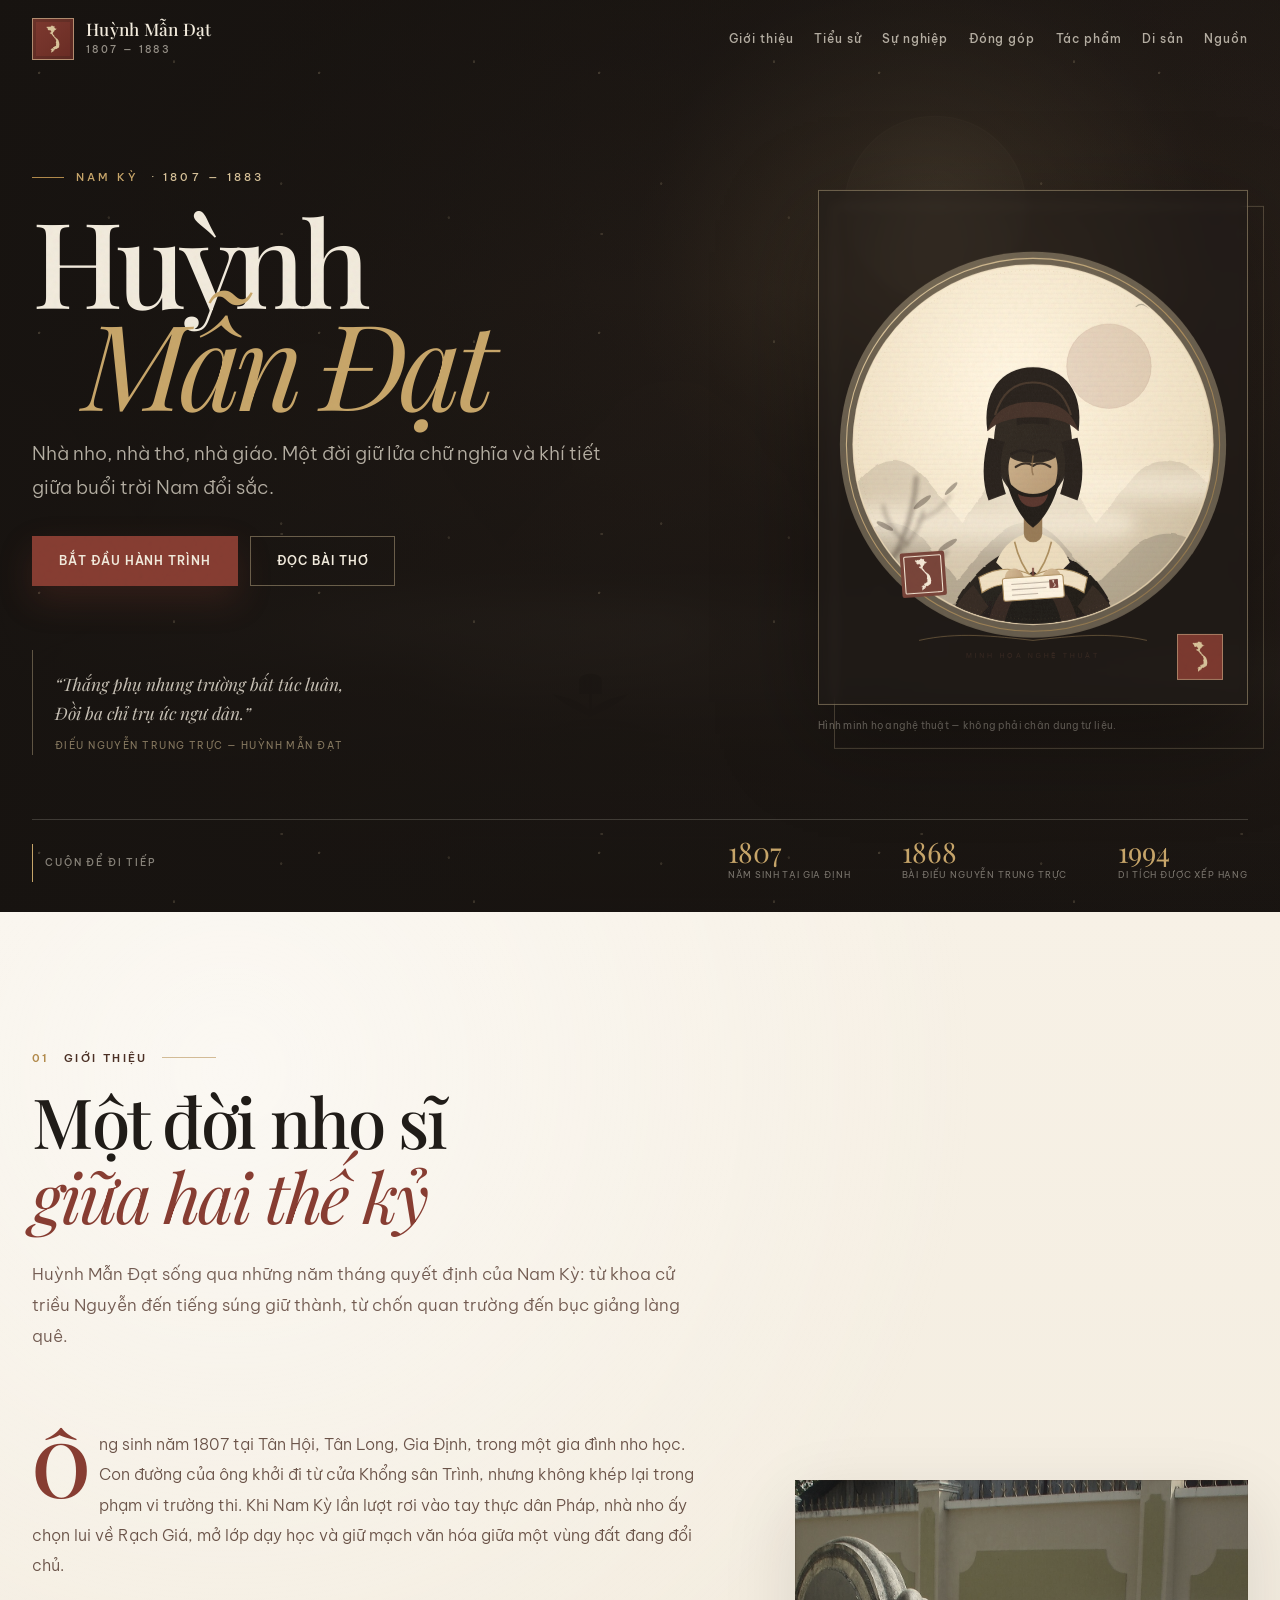
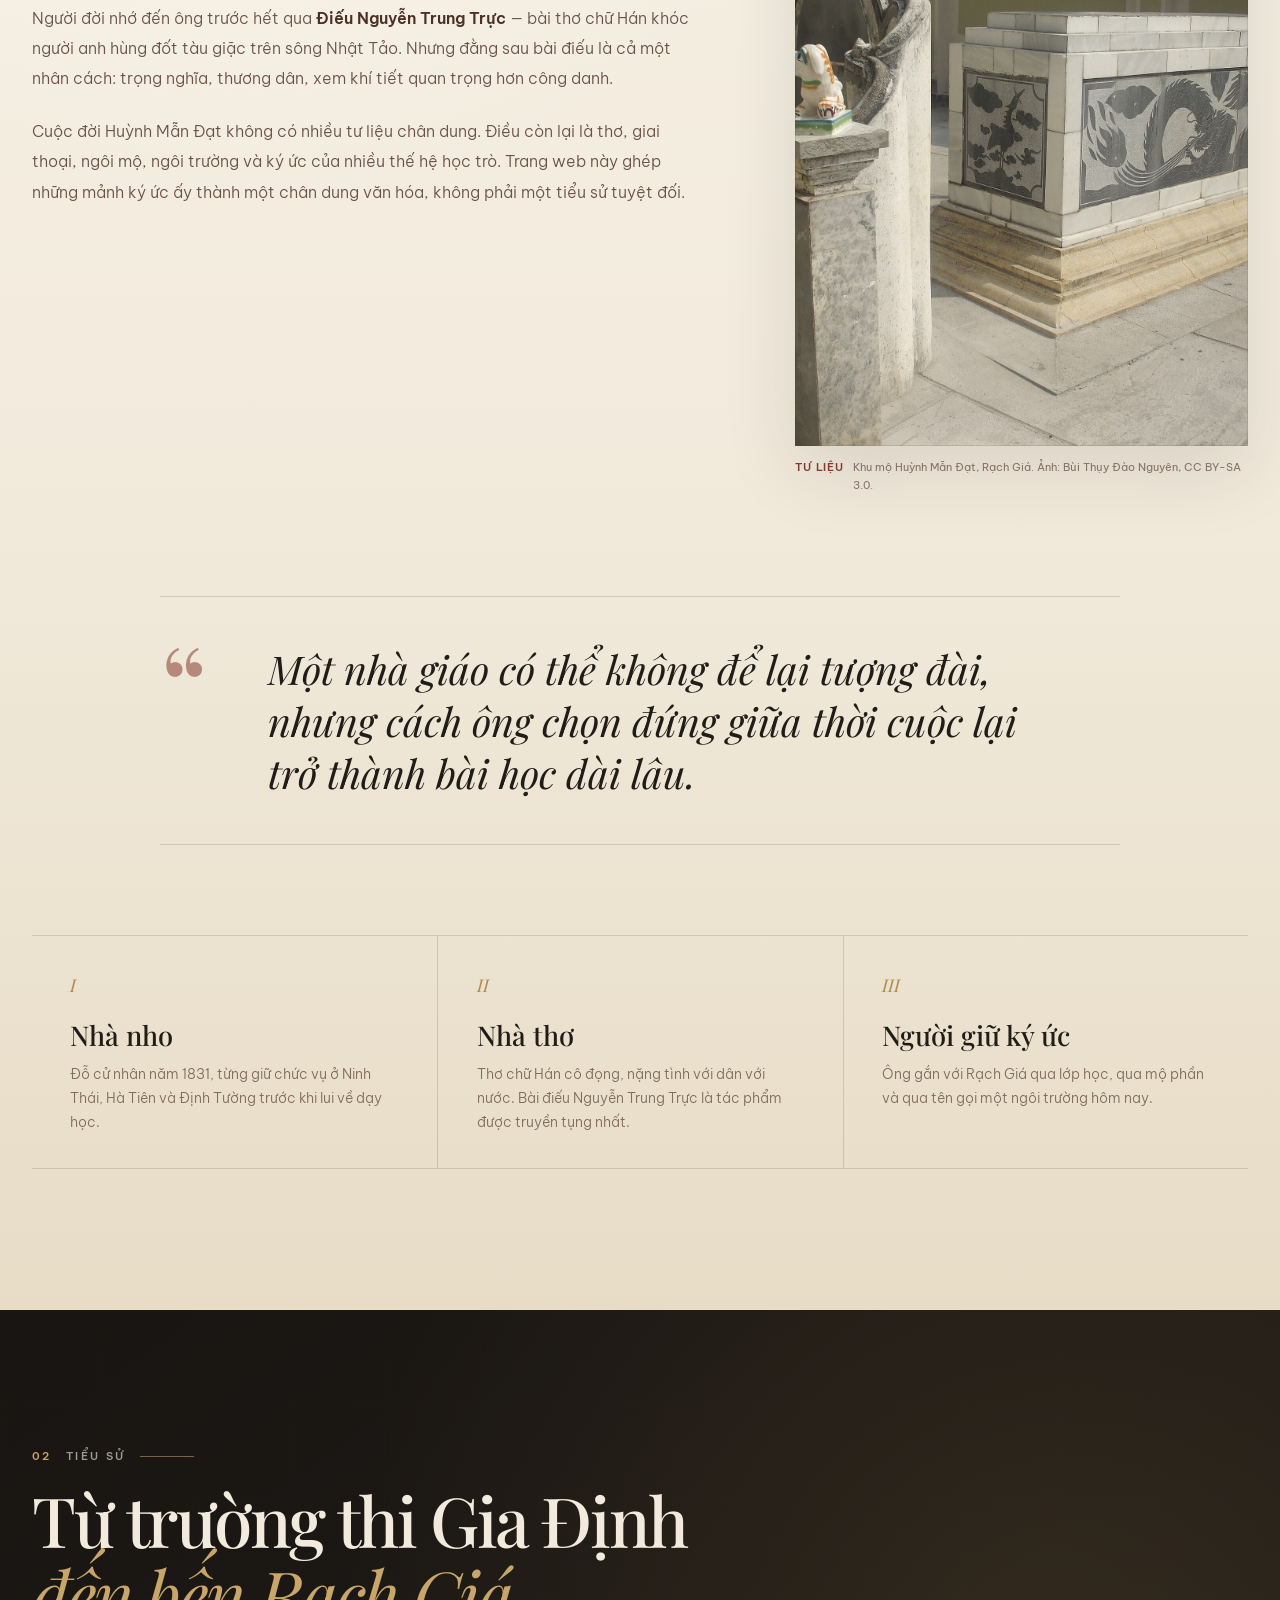
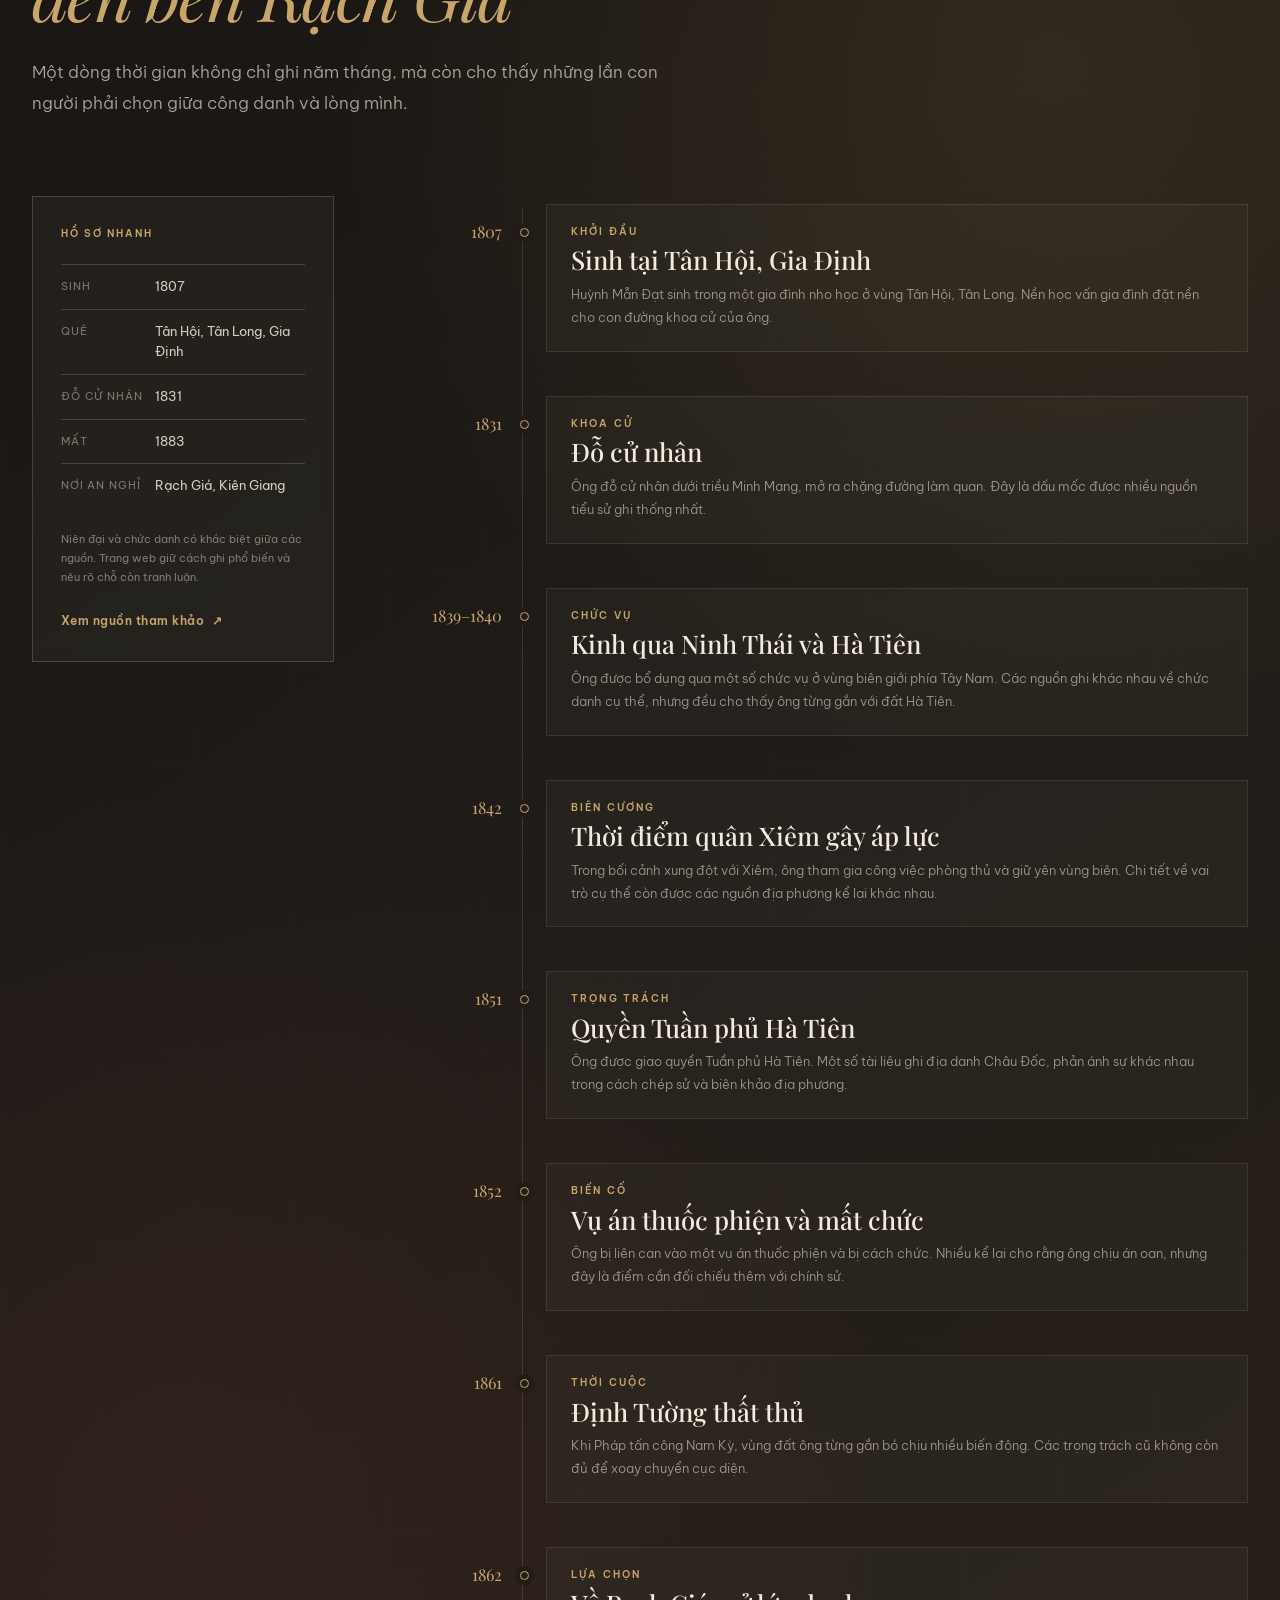
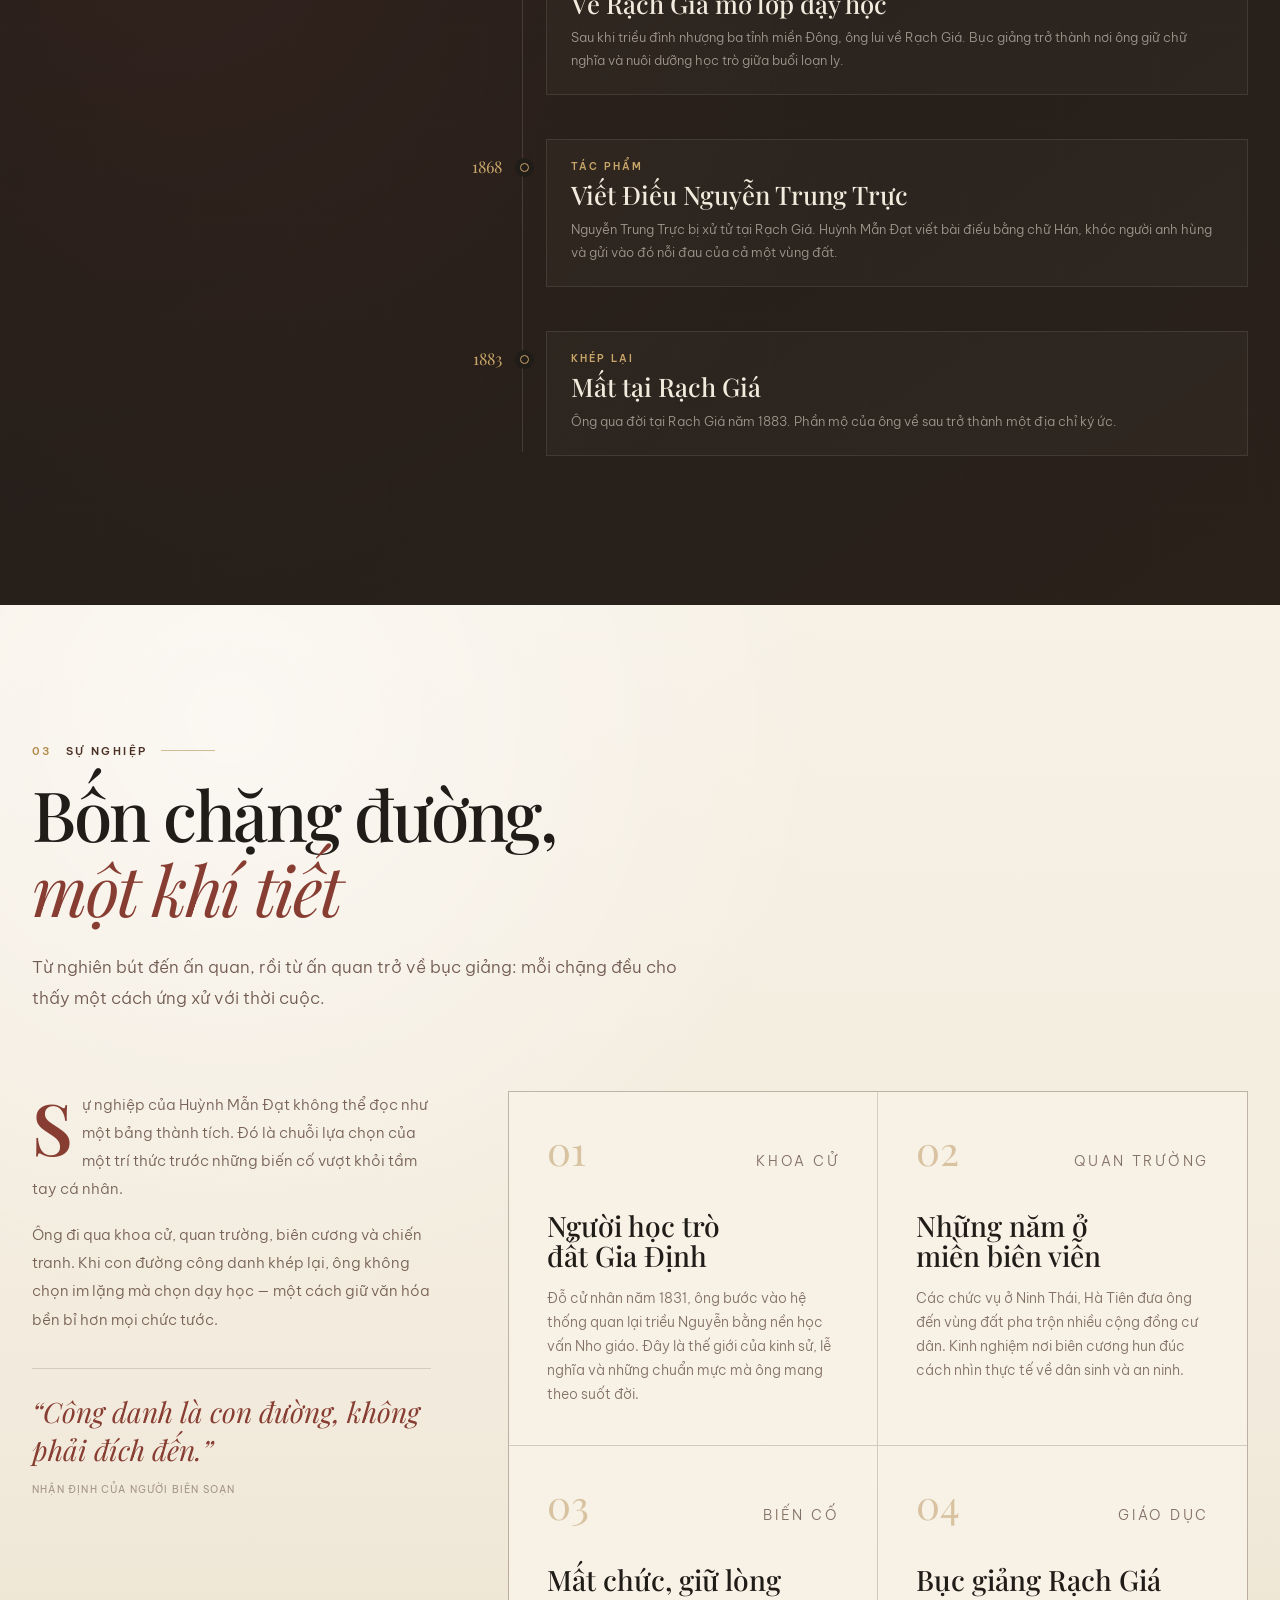
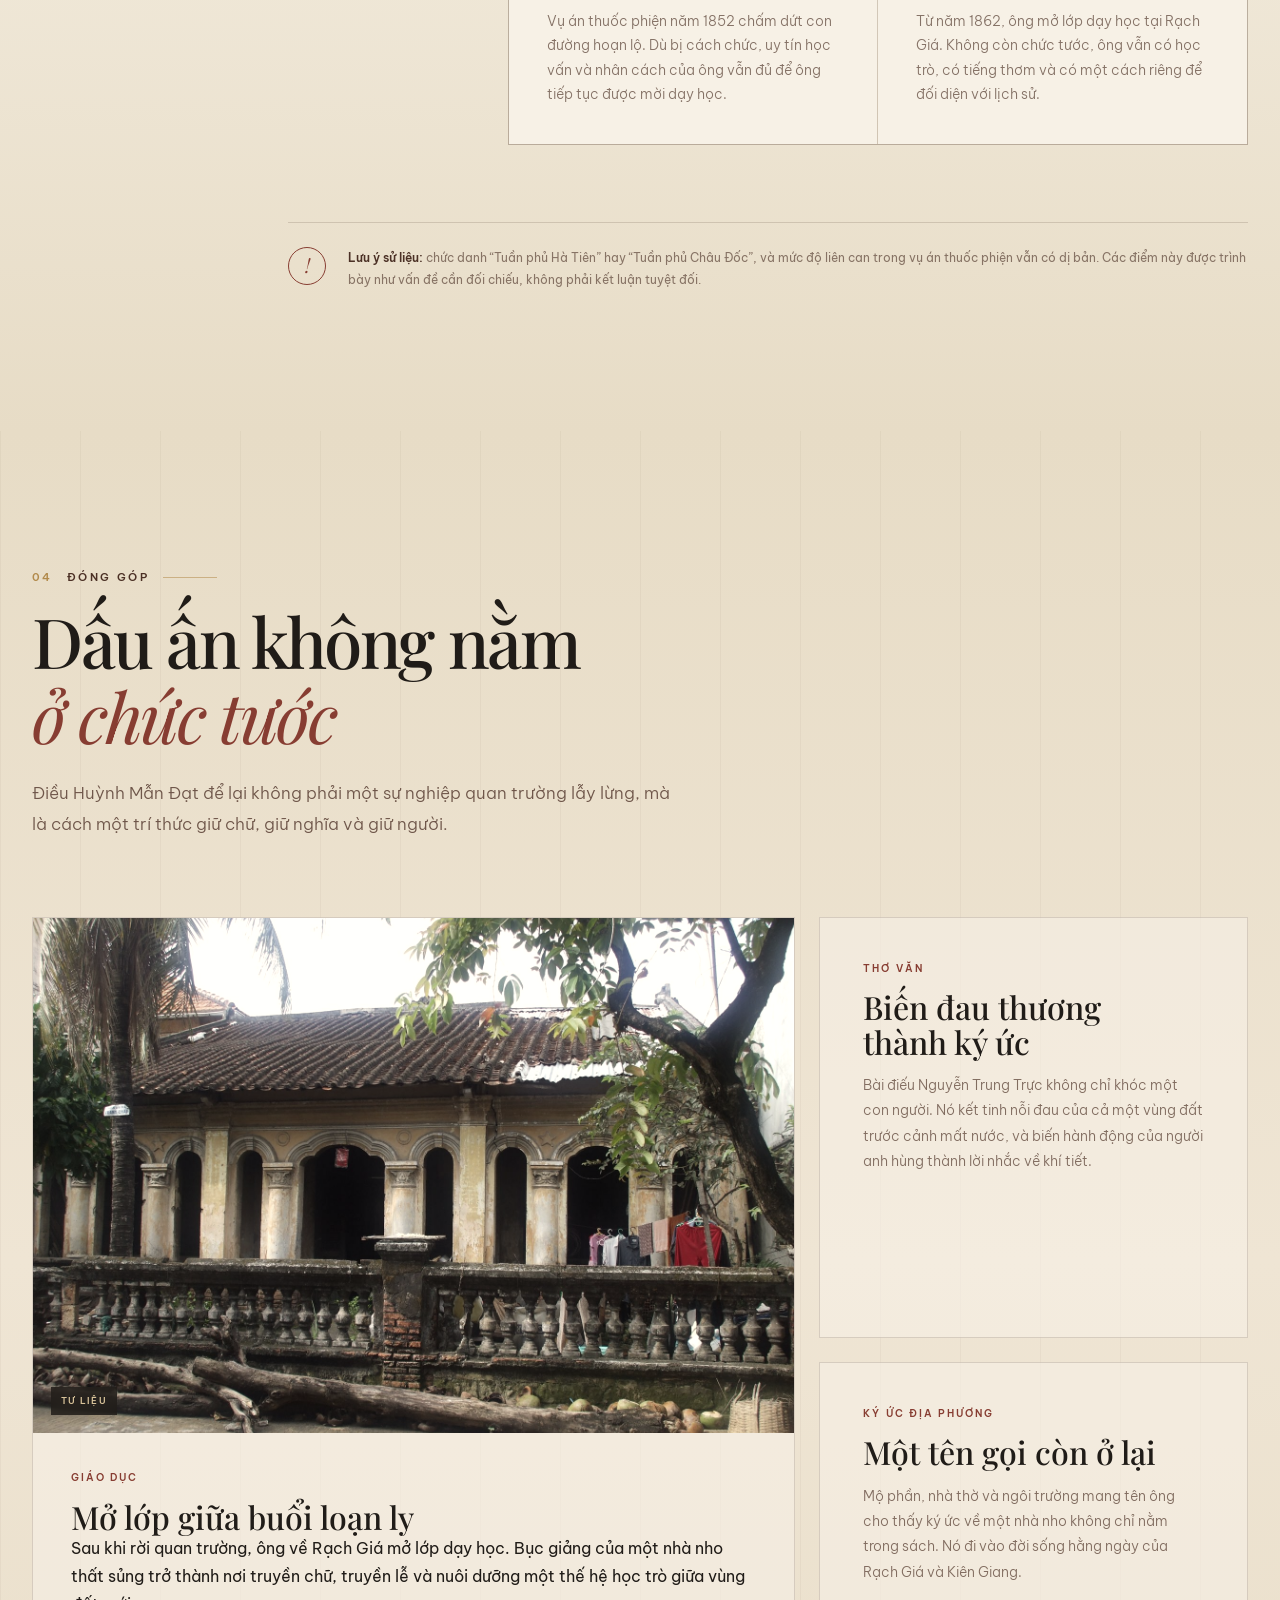
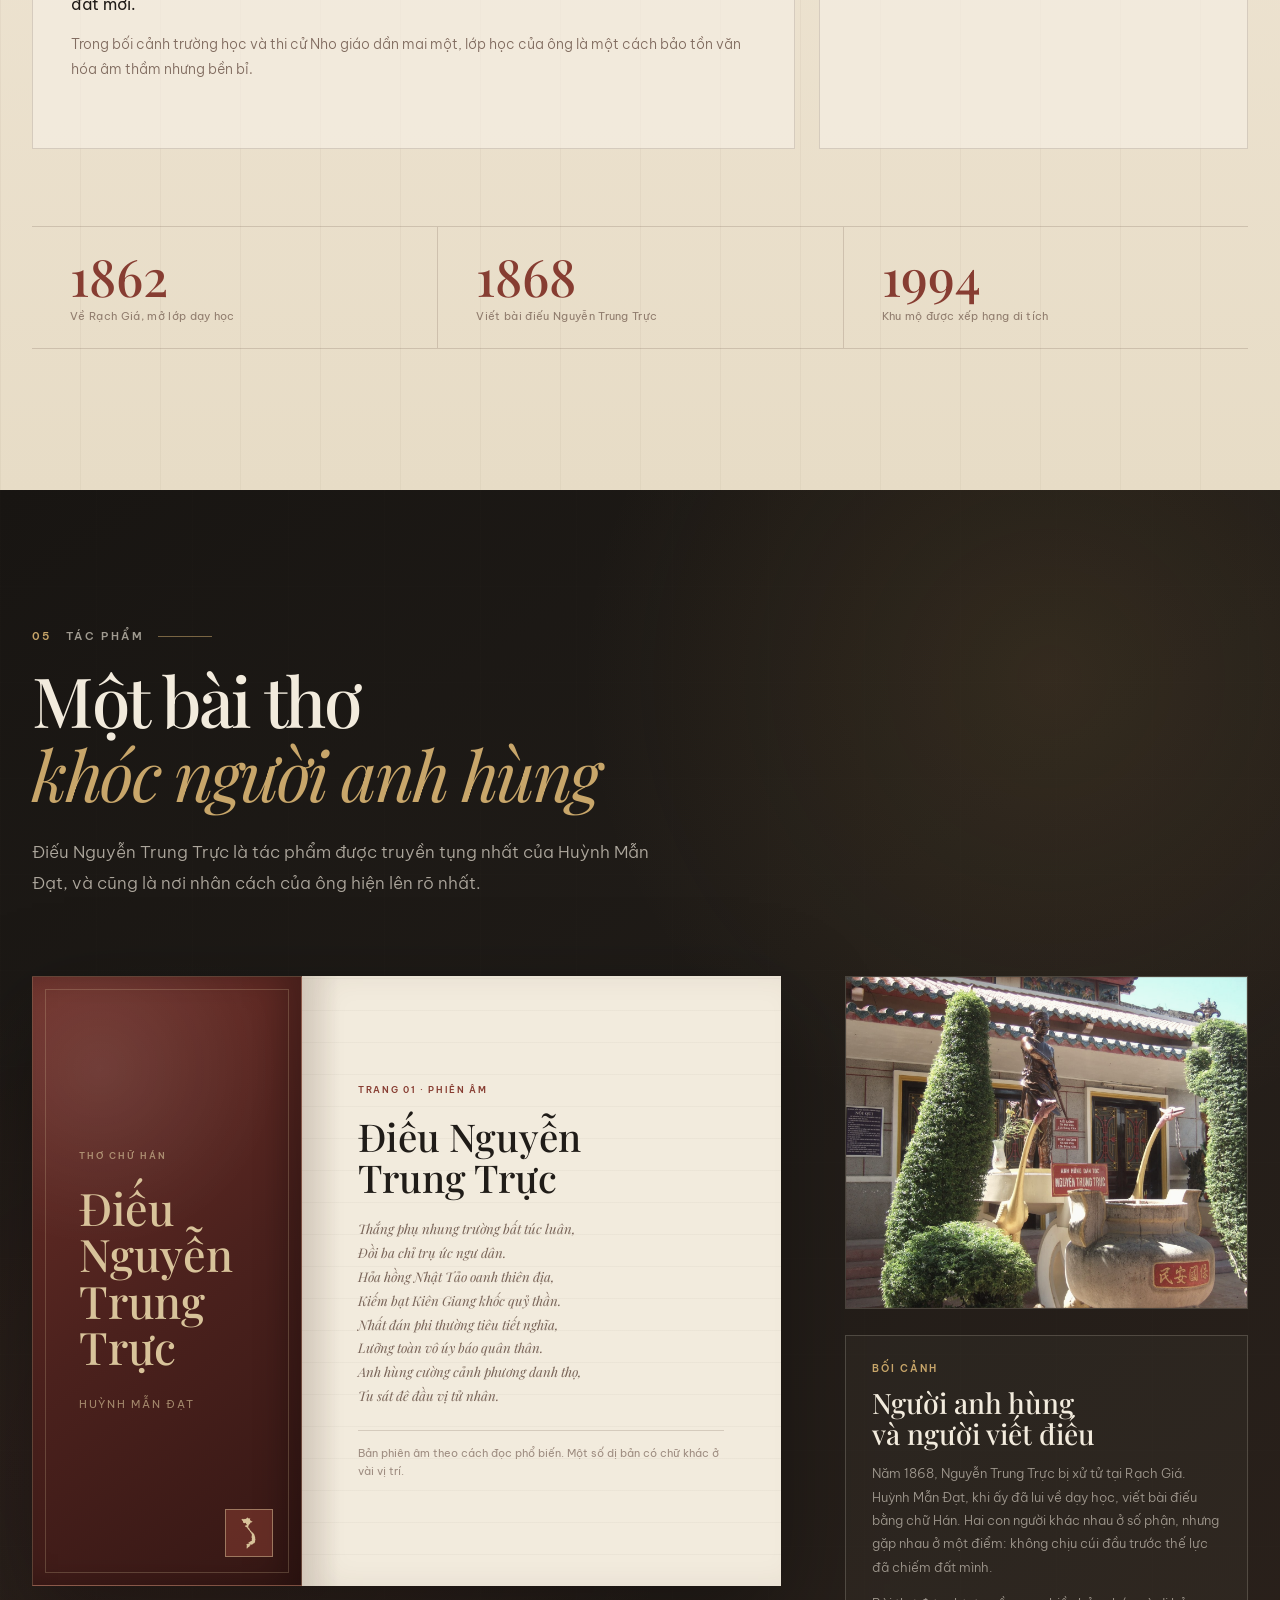
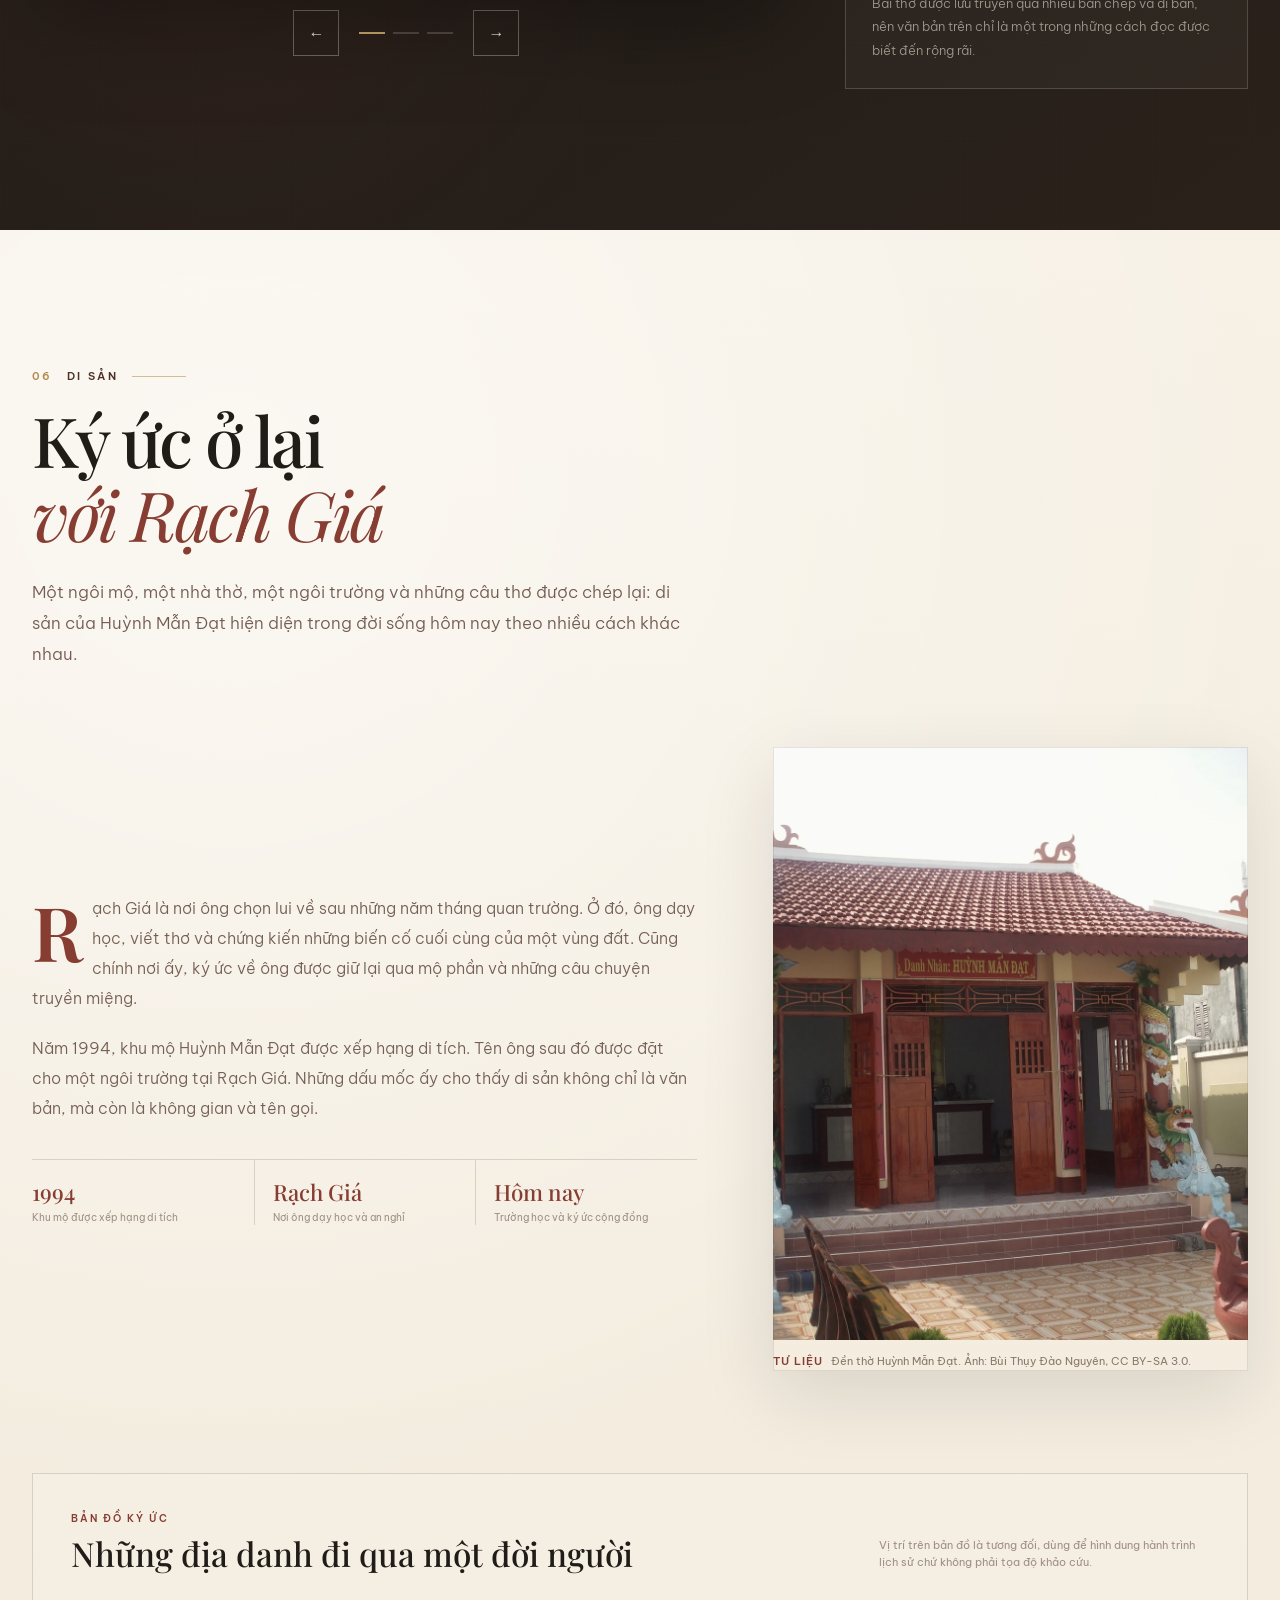
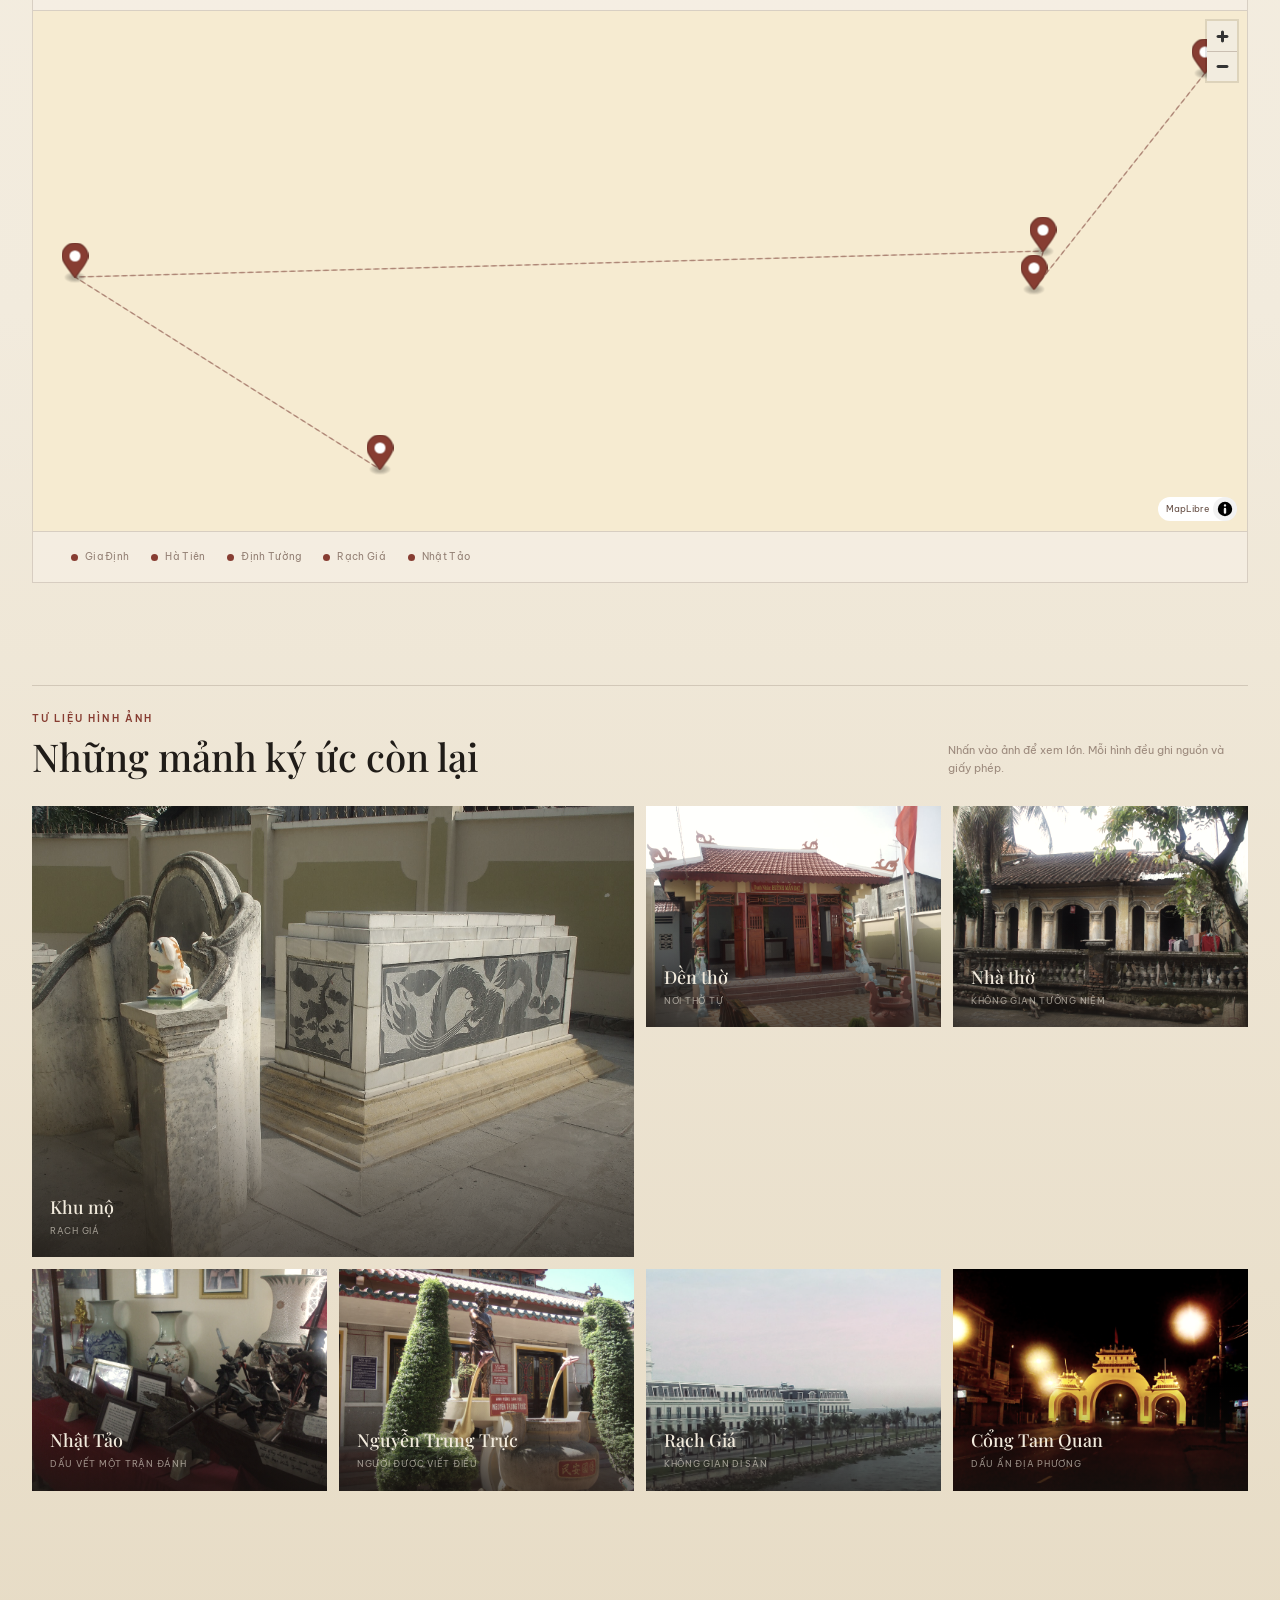
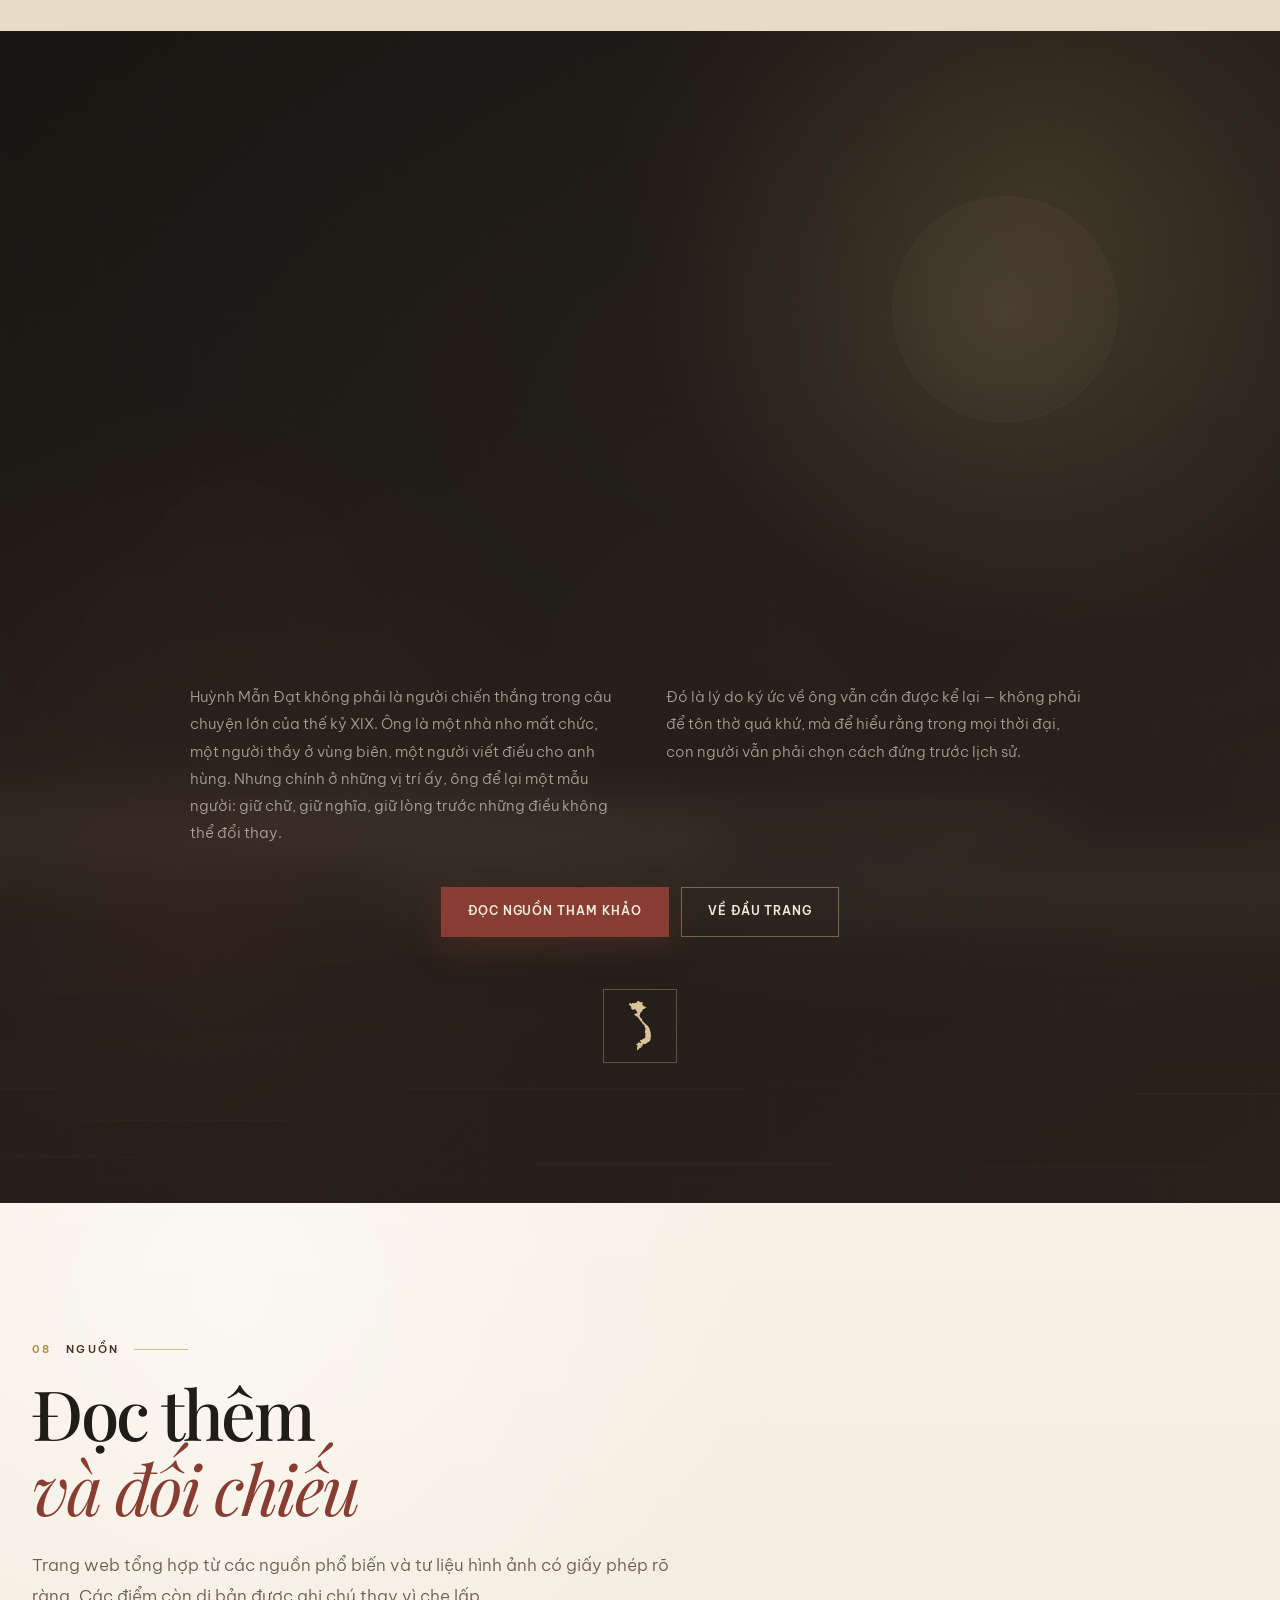
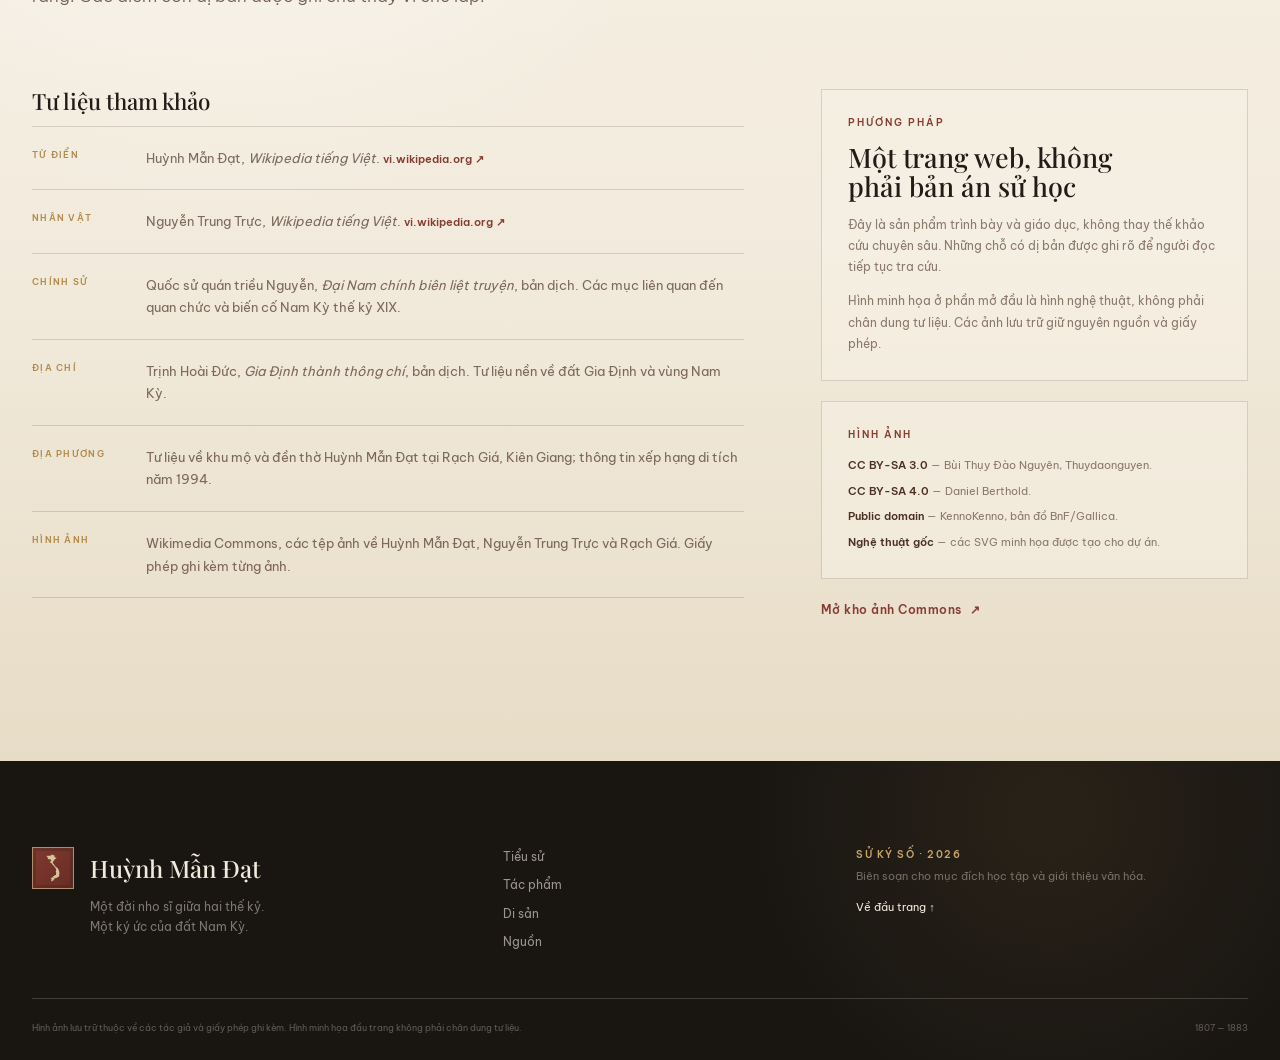
==== commit 35e40c00: "Update project" ====
--- a/HuynhManDat/index.html
+++ b/HuynhManDat/index.html
@@ -22,7 +22,6 @@
   <link rel="preload" href="assets/fonts/be-vietnam-pro-normal-400-vietnamese.woff2" as="font" type="font/woff2" crossorigin>
   <link rel="preload" href="assets/fonts/playfair-display-normal-400-900-vietnamese.woff2" as="font" type="font/woff2" crossorigin>
   <link rel="stylesheet" href="assets/fonts/fonts.css">
-  <link rel="stylesheet" href="assets/vendor/maplibre/maplibre-gl.css" data-maplibre-css>
   <link rel="stylesheet" href="assets/css/base.css">
   <link rel="stylesheet" href="assets/css/components.css">
   <link rel="stylesheet" href="assets/css/sections.css">
